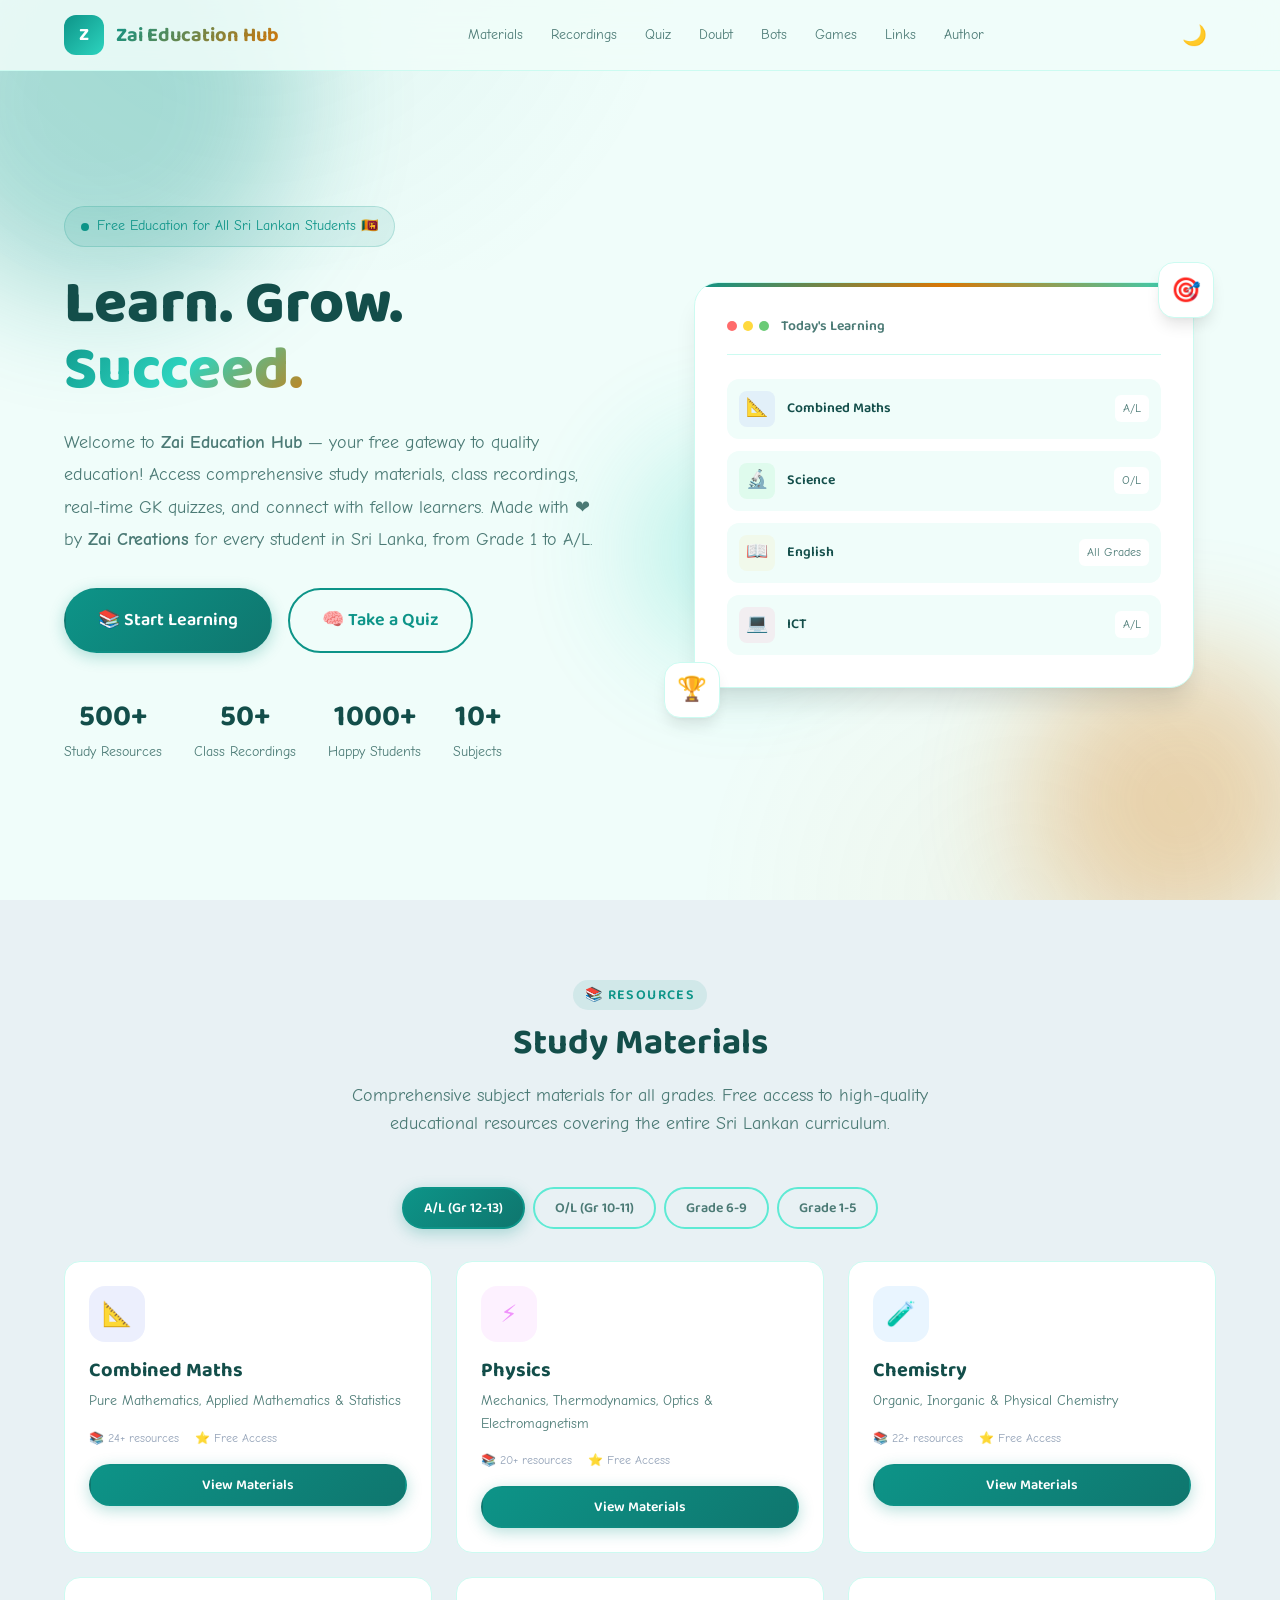
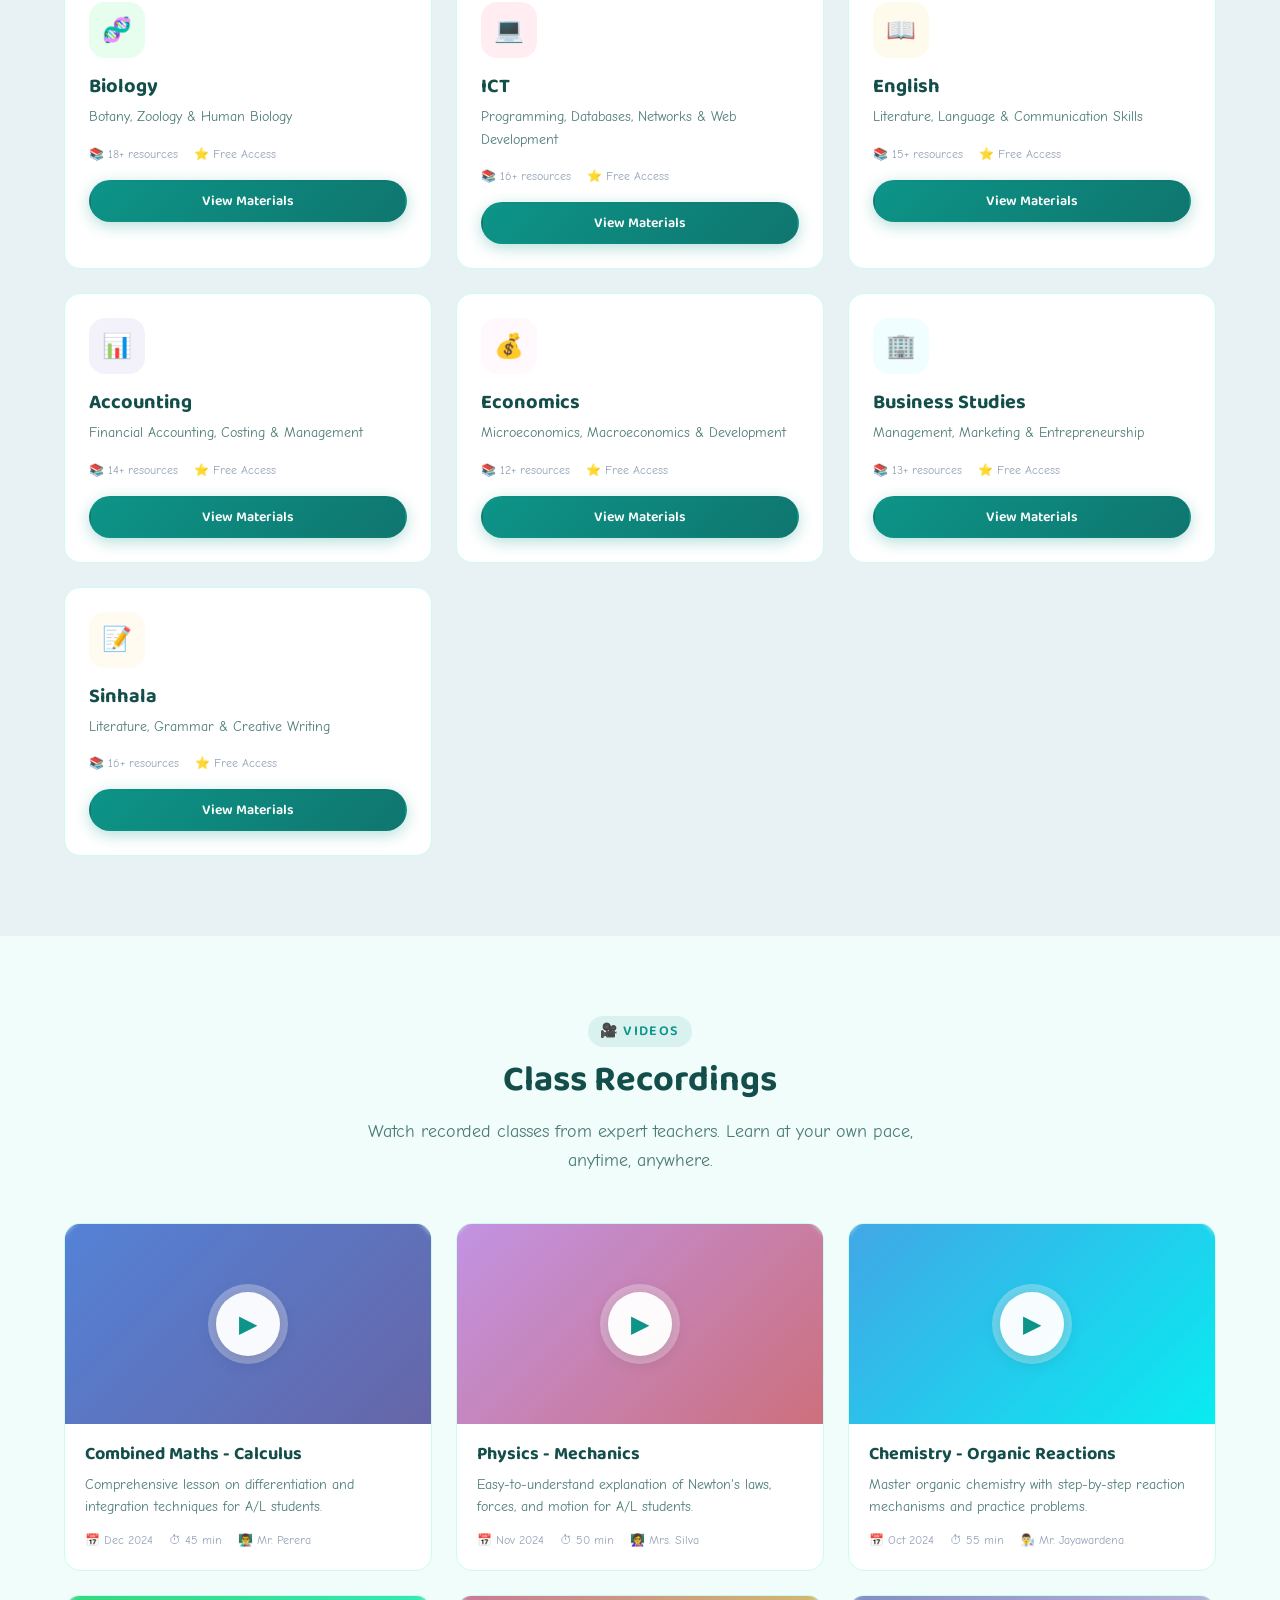
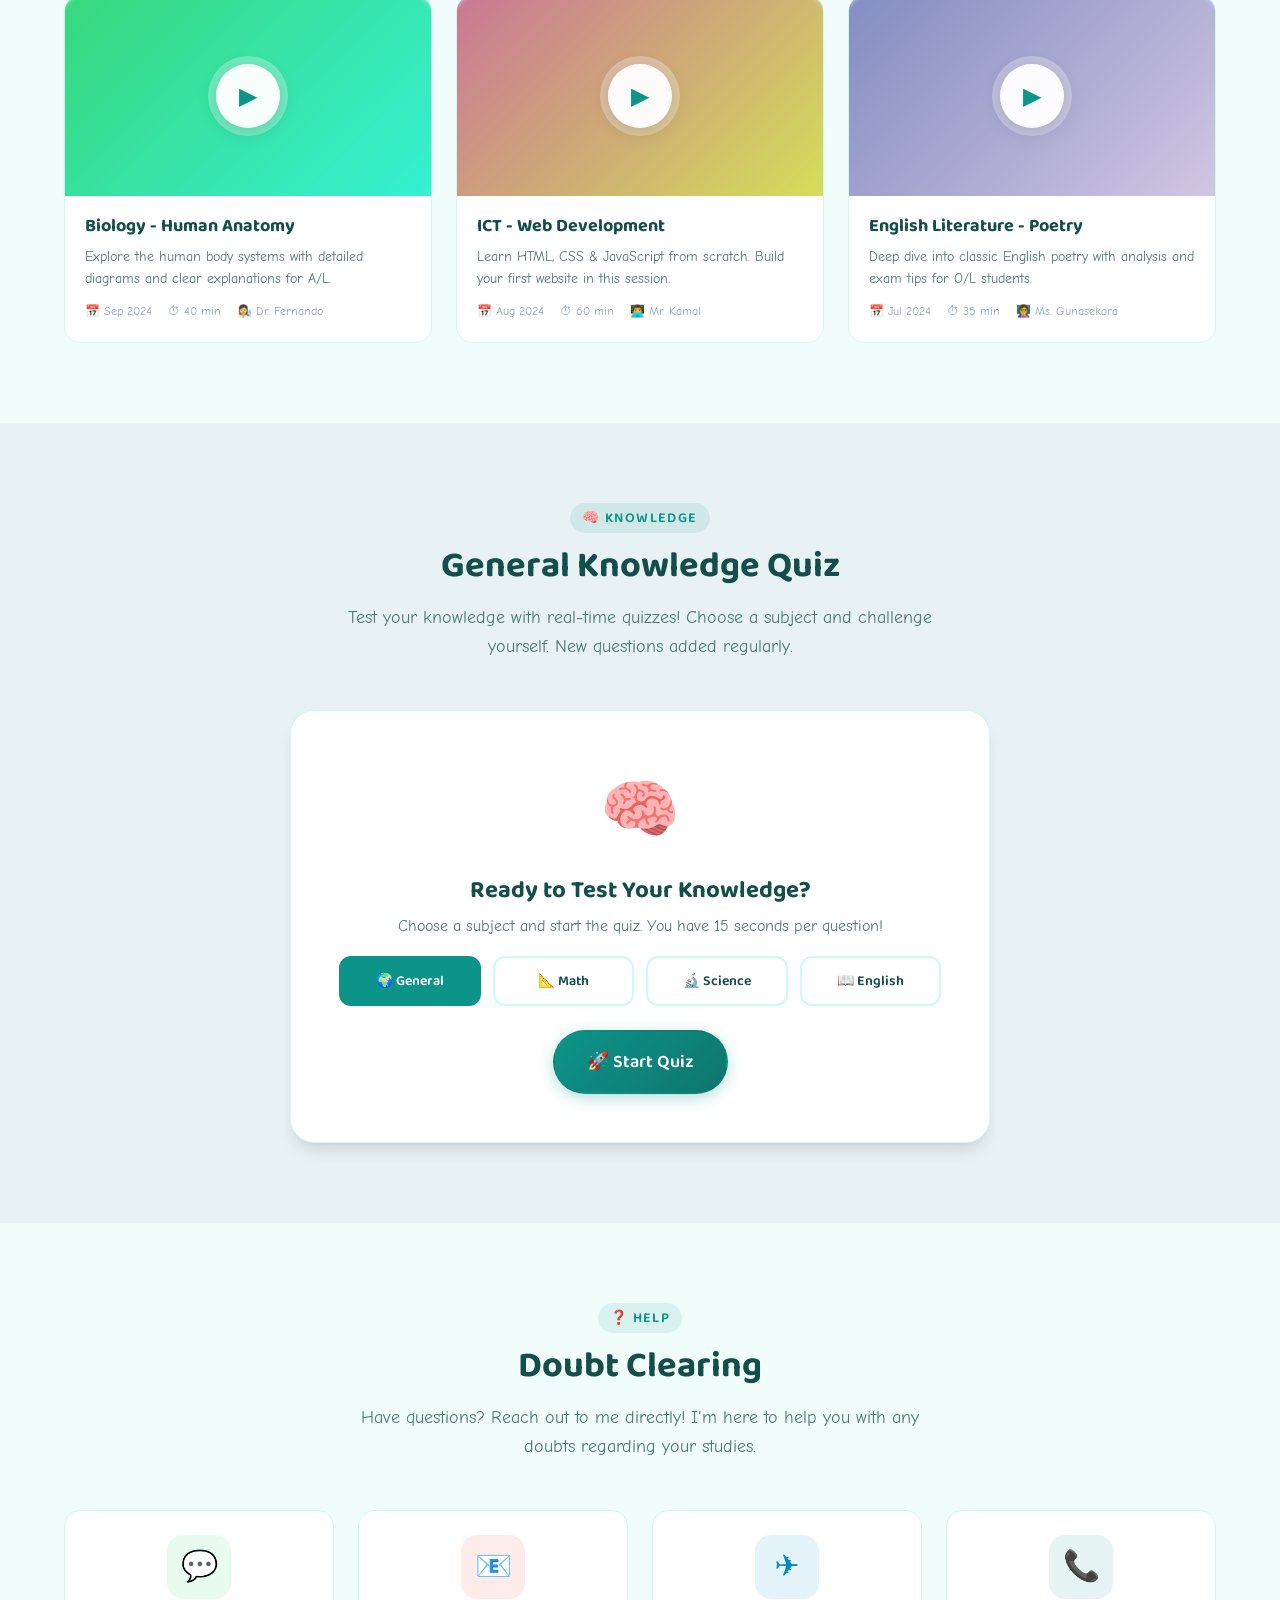
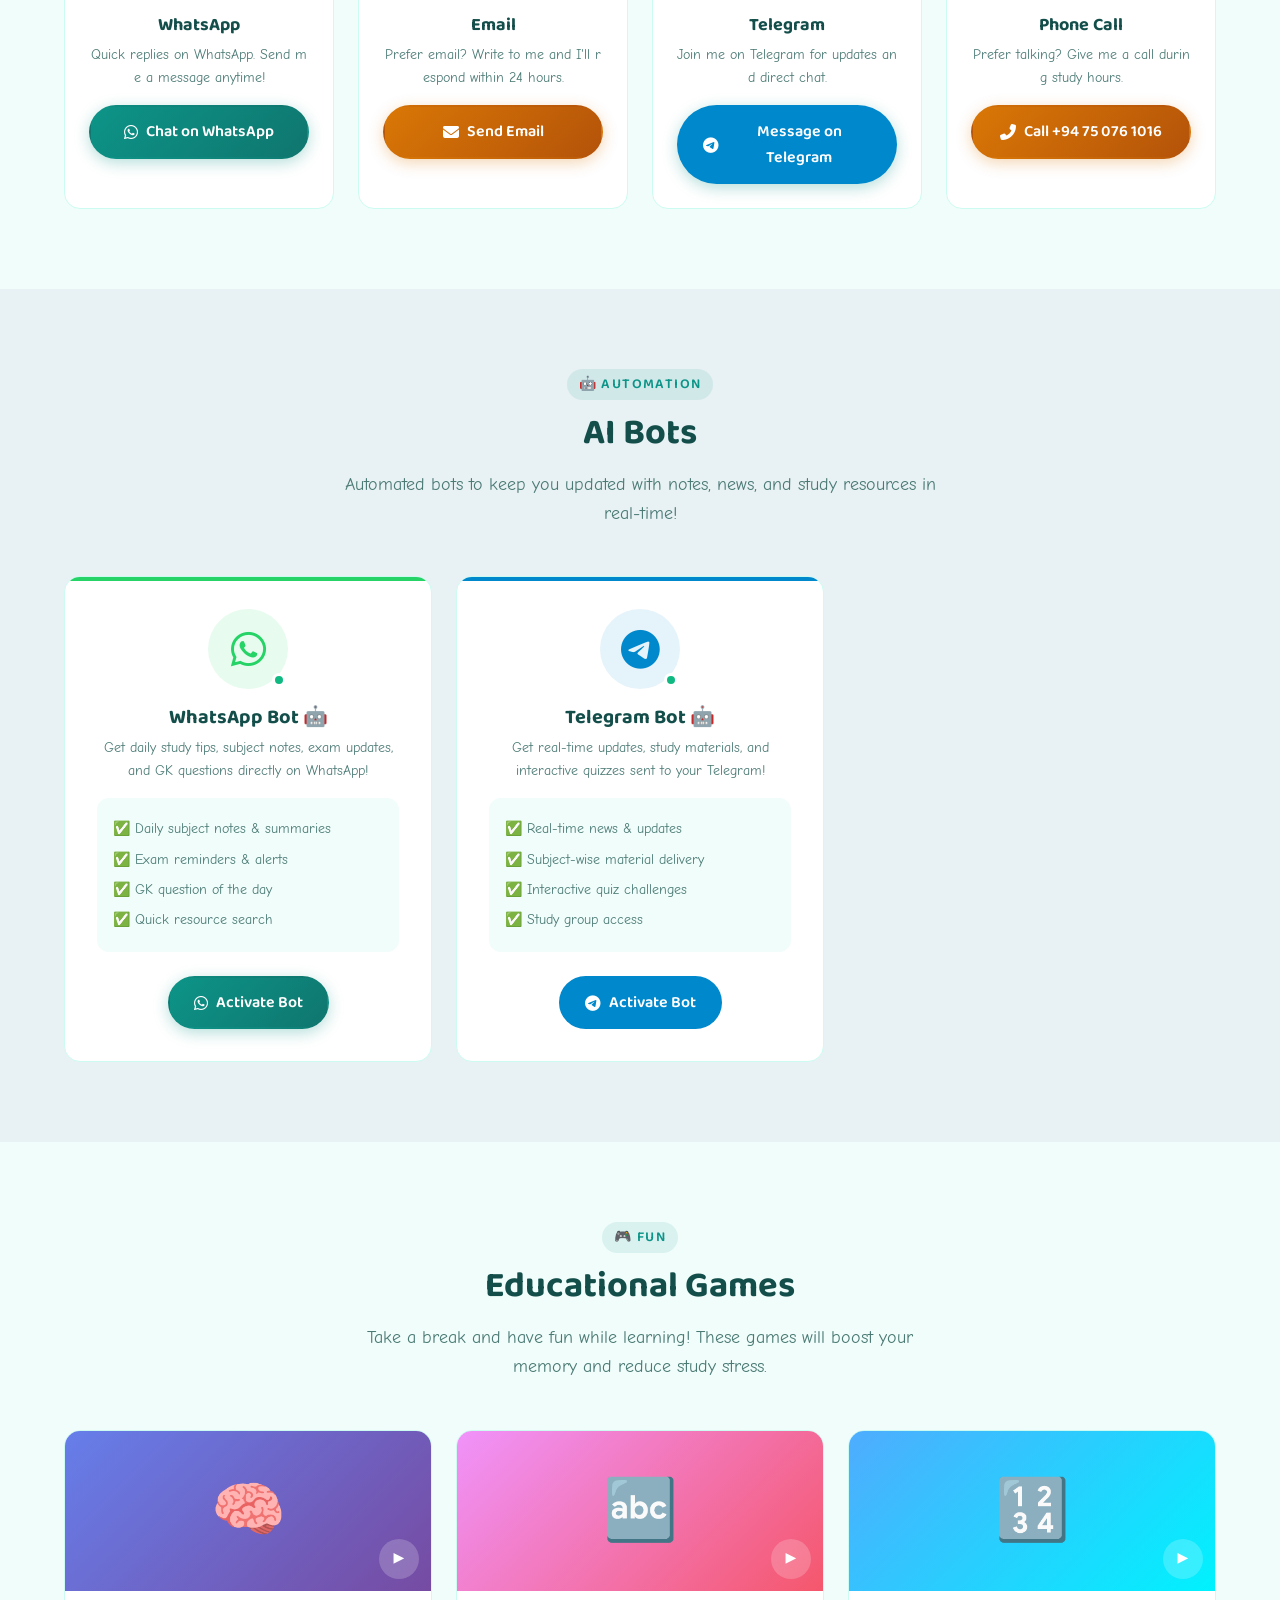
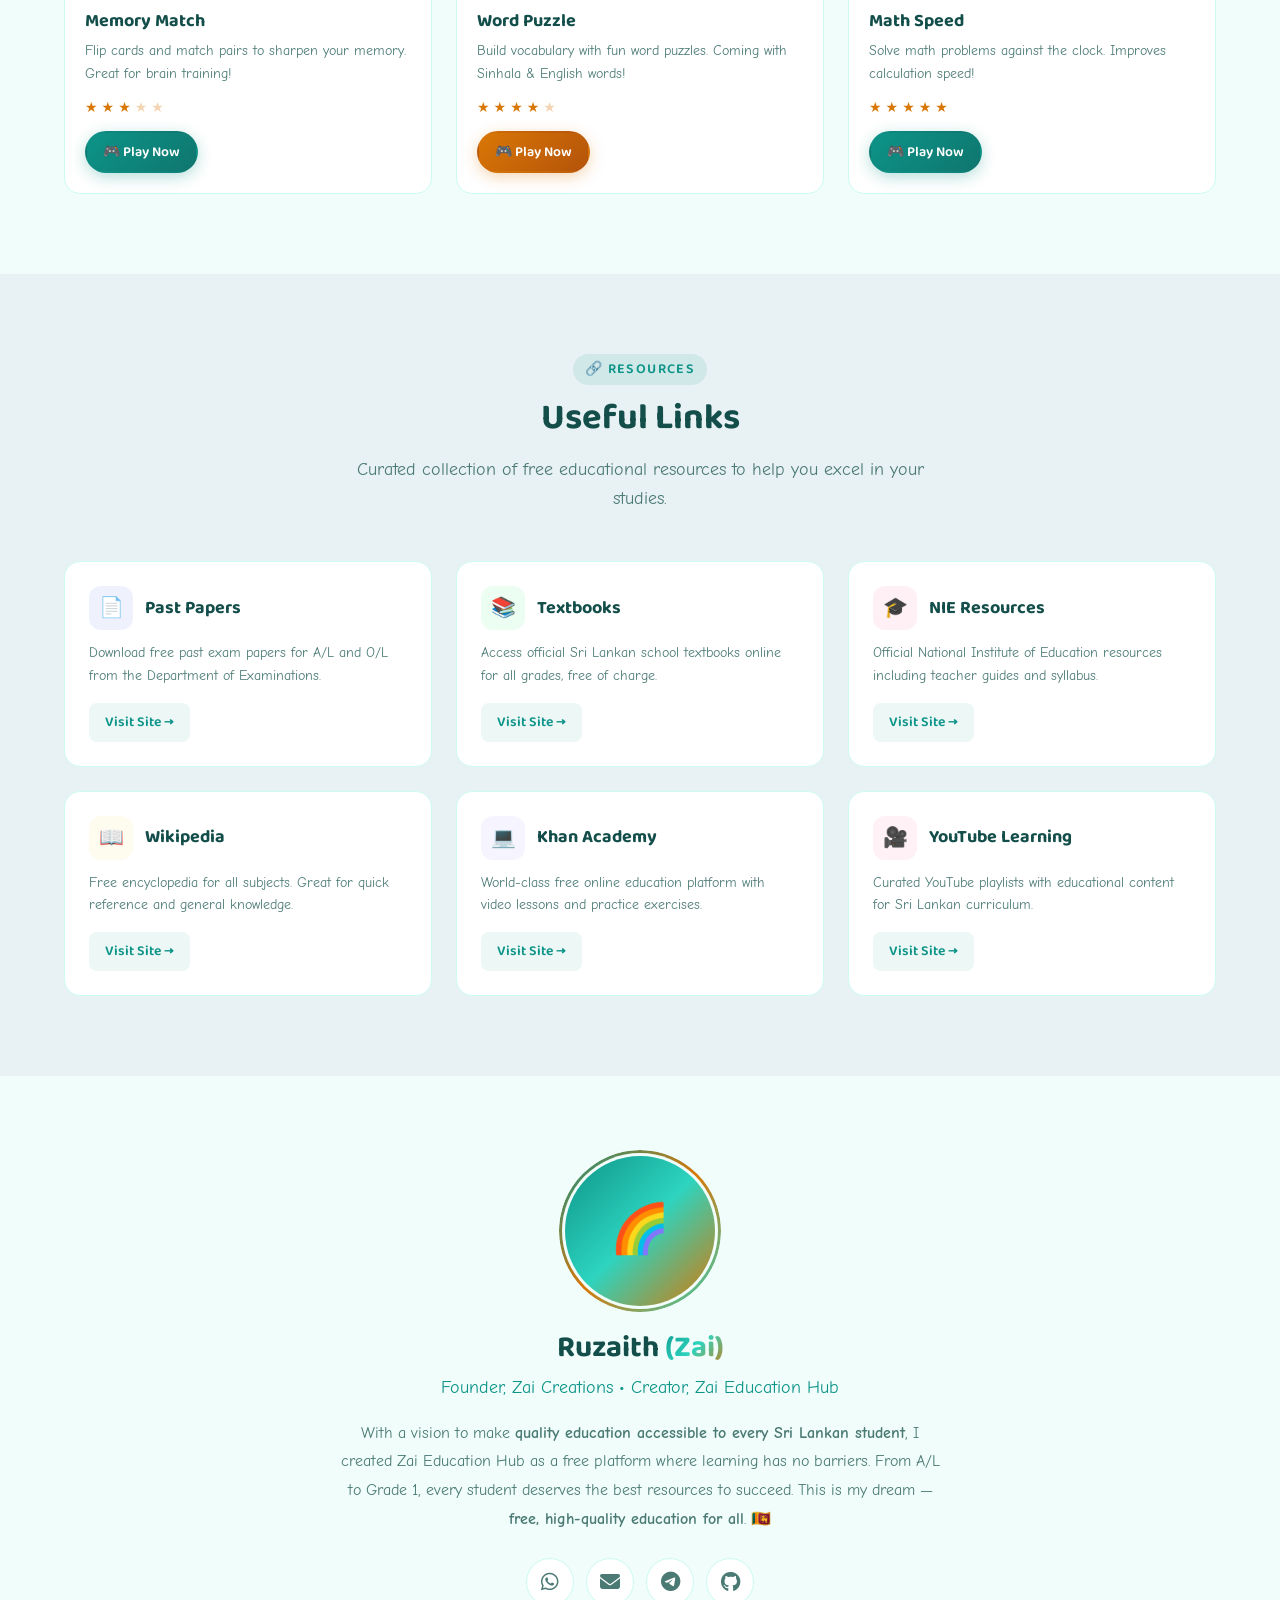
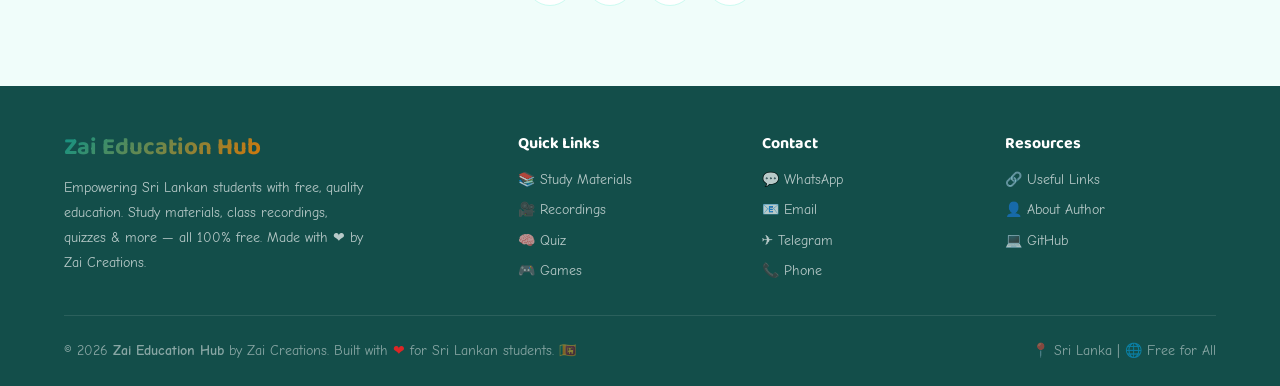
==== index.html @ 0691c516 "🎉 Initial launch of Zai Education Hub - Free education for Sri Lanka" ====
<!DOCTYPE html>
<html lang="en" data-theme="light">
<head>
    <meta charset="UTF-8">
    <meta name="viewport" content="width=device-width, initial-scale=1.0">
    <meta name="description" content="Zai Education Hub - Free education platform for Sri Lankan students. Study materials, class recordings, GK quizzes, and more for AL, OL, and Grade 1-9 students.">
    <meta name="keywords" content="education, sri lanka, free education, AL, OL, study materials, class recordings, Zai Education Hub, Zai Creations">
    <meta name="author" content="Zai Creations">
    <meta name="theme-color" content="#0D9488">
    
    <!-- Open Graph -->
    <meta property="og:title" content="Zai Education Hub - Free Education for All">
    <meta property="og:description" content="Free quality education for Sri Lankan students. Study materials, class recordings, quizzes & more.">
    <meta property="og:type" content="website">
    <meta property="og:url" content="https://zaieduhub.github.io/">
    <meta property="og:image" content="https://zaieduhub.github.io/assets/og-image.png">
    
    <title>Zai Education Hub - Free Education for Sri Lanka 🇱🇰</title>
    
    <!-- Google Fonts -->
    <link rel="preconnect" href="https://fonts.googleapis.com">
    <link rel="preconnect" href="https://fonts.gstatic.com" crossorigin>
    <link href="https://fonts.googleapis.com/css2?family=Baloo+2:wght@400;500;600;700;800&family=Comic+Neue:wght@300;400;700&display=swap" rel="stylesheet">
    
    <!-- Font Awesome (for icons) -->
    <link rel="stylesheet" href="https://cdnjs.cloudflare.com/ajax/libs/font-awesome/6.5.1/css/all.min.css">
    
    <!-- Main Stylesheet -->
    <link rel="stylesheet" href="css/style.css">
    
    <!-- Favicon -->
    <link rel="icon" type="image/svg+xml" href="data:image/svg+xml,<svg xmlns='http://www.w3.org/2000/svg' viewBox='0 0 100 100'><text y='.9em' font-size='90'>📚</text></svg>">
    
    <style>
        /* Critical inline styles for instant paint */
        .loading-screen { position: fixed; inset: 0; z-index: 9999; background: #F0FDFA; display: flex; align-items: center; justify-content: center; flex-direction: column; gap: 1.5rem; }
        .loading-logo { width: 80px; height: 80px; display: flex; align-items: center; justify-content: center; background: linear-gradient(135deg, #0D9488, #2DD4BF); border-radius: 1rem; font-family: 'Baloo 2', cursive; font-size: 2rem; color: white; font-weight: 700; animation: avatarFloat 2s ease-in-out infinite; }
        .loading-bar { width: 200px; height: 4px; background: #CCFBF1; border-radius: 9999px; overflow: hidden; }
        .loading-bar-fill { height: 100%; background: linear-gradient(90deg, #0D9488, #D97706); border-radius: 9999px; animation: loadingProgress 1.5s ease-in-out forwards; }
        @keyframes avatarFloat { 0%,100% { transform: translateY(0); } 50% { transform: translateY(-10px); } }
        @keyframes loadingProgress { 0% { width: 0%; } 50% { width: 60%; } 100% { width: 100%; } }
    </style>
</head>
<body>

<!-- ============================================
     LOADING SCREEN
     ============================================ -->
<div class="loading-screen" id="loadingScreen">
    <div class="loading-logo">Z</div>
    <div class="loading-bar">
        <div class="loading-bar-fill"></div>
    </div>
    <p style="font-family: 'Baloo 2', cursive; color: #134E4A; font-size: 0.875rem;">Zai Education Hub loading...</p>
</div>

<!-- ============================================
     NAVIGATION
     ============================================ -->
<nav class="navbar">
    <div class="navbar-inner">
        <a href="#" class="navbar-logo">
            <div class="navbar-logo-icon">Z</div>
            <span>Zai Education Hub</span>
        </a>

        <div class="navbar-links">
            <a href="#materials" class="navbar-link">Materials</a>
            <a href="#recordings" class="navbar-link">Recordings</a>
            <a href="#quiz" class="navbar-link">Quiz</a>
            <a href="#doubt" class="navbar-link">Doubt</a>
            <a href="#bots" class="navbar-link">Bots</a>
            <a href="#games" class="navbar-link">Games</a>
            <a href="#links" class="navbar-link">Links</a>
            <a href="#author" class="navbar-link">Author</a>
        </div>

        <div class="navbar-actions">
            <button class="theme-toggle" id="themeToggle" aria-label="Toggle theme">
                <span class="sun-icon">☀️</span>
                <span class="moon-icon">🌙</span>
            </button>
            <button class="mobile-menu-btn" id="mobileMenuBtn" aria-label="Toggle menu">☰</button>
        </div>
    </div>
</nav>

<!-- Mobile Menu -->
<div class="mobile-menu" id="mobileMenu">
    <div class="mobile-menu-links">
        <a href="#materials" class="mobile-menu-link">📚 Study Materials</a>
        <a href="#recordings" class="mobile-menu-link">🎥 Class Recordings</a>
        <a href="#quiz" class="mobile-menu-link">🧠 GK Quiz</a>
        <a href="#doubt" class="mobile-menu-link">❓ Doubt Clearing</a>
        <a href="#bots" class="mobile-menu-link">🤖 Bots</a>
        <a href="#games" class="mobile-menu-link">🎮 Games</a>
        <a href="#links" class="mobile-menu-link">🔗 Useful Links</a>
        <a href="#author" class="mobile-menu-link">👤 Author</a>
    </div>
</div>

<!-- ============================================
     HERO SECTION
     ============================================ -->
<section class="hero" id="home">
    <div class="hero-bg">
        <div class="hero-bg-gradient"></div>
        <div class="hero-bg-gradient"></div>
        <div class="hero-blob hero-blob-1"></div>
        <div class="hero-blob hero-blob-2"></div>
        <div class="hero-blob hero-blob-3"></div>
    </div>

    <div class="container">
        <div class="hero-content">
            <div class="hero-text">
                <div class="hero-badge">
                    <span class="hero-badge-dot"></span>
                    Free Education for All Sri Lankan Students 🇱🇰
                </div>

                <h1 class="hero-title">
                    Learn. Grow. <br>
                    <span class="highlight">Succeed.</span>
                </h1>

                <p class="hero-description">
                    Welcome to <strong>Zai Education Hub</strong> — your free gateway to quality education! 
                    Access comprehensive study materials, class recordings, real-time GK quizzes, 
                    and connect with fellow learners. Made with ❤️ by <strong>Zai Creations</strong> 
                    for every student in Sri Lanka, from Grade 1 to A/L.
                </p>

                <div class="hero-actions">
                    <a href="#materials" class="btn btn-primary btn-lg">
                        📚 Start Learning
                    </a>
                    <a href="#quiz" class="btn btn-outline btn-lg">
                        🧠 Take a Quiz
                    </a>
                </div>

                <div class="hero-stats">
                    <div class="hero-stat">
                        <div class="hero-stat-number" data-count="500">0+</div>
                        <div class="hero-stat-label">Study Resources</div>
                    </div>
                    <div class="hero-stat">
                        <div class="hero-stat-number" data-count="50">0+</div>
                        <div class="hero-stat-label">Class Recordings</div>
                    </div>
                    <div class="hero-stat">
                        <div class="hero-stat-number" data-count="1000">0+</div>
                        <div class="hero-stat-label">Happy Students</div>
                    </div>
                    <div class="hero-stat">
                        <div class="hero-stat-number" data-count="10">0+</div>
                        <div class="hero-stat-label">Subjects</div>
                    </div>
                </div>
            </div>

            <div class="hero-visual">
                <div class="hero-visual-container">
                    <div class="hero-visual-card">
                        <div class="hero-visual-header">
                            <div class="hero-visual-dots">
                                <span class="hero-visual-dot"></span>
                                <span class="hero-visual-dot"></span>
                                <span class="hero-visual-dot"></span>
                            </div>
                            <span class="hero-visual-title">Today's Learning</span>
                        </div>

                        <div class="hero-subject-list">
                            <div class="hero-subject-item" style="--item-color: #667eea;">
                                <div class="hero-subject-icon" style="background: rgba(102, 126, 234, 0.1);">📐</div>
                                <span class="hero-subject-name">Combined Maths</span>
                                <span class="hero-subject-count">A/L</span>
                            </div>
                            <div class="hero-subject-item" style="--item-color: #43e97b;">
                                <div class="hero-subject-icon" style="background: rgba(67, 233, 123, 0.1);">🔬</div>
                                <span class="hero-subject-name">Science</span>
                                <span class="hero-subject-count">O/L</span>
                            </div>
                            <div class="hero-subject-item" style="--item-color: #f6d365;">
                                <div class="hero-subject-icon" style="background: rgba(246, 211, 101, 0.1);">📖</div>
                                <span class="hero-subject-name">English</span>
                                <span class="hero-subject-count">All Grades</span>
                            </div>
                            <div class="hero-subject-item" style="--item-color: #fa709a;">
                                <div class="hero-subject-icon" style="background: rgba(250, 112, 154, 0.1);">💻</div>
                                <span class="hero-subject-name">ICT</span>
                                <span class="hero-subject-count">A/L</span>
                            </div>
                        </div>
                    </div>

                    <!-- Floating elements -->
                    <div class="hero-float hero-float-1">
                        <div class="hero-float-icon">🎯</div>
                    </div>
                    <div class="hero-float hero-float-2">
                        <div class="hero-float-icon">🏆</div>
                    </div>
                </div>
            </div>
        </div>
    </div>
</section>

<!-- ============================================
     STUDY MATERIALS SECTION
     ============================================ -->
<section class="section study-materials" id="materials">
    <div class="container">
        <div class="section-header animate-on-scroll">
            <span class="section-label">📚 Resources</span>
            <h2 class="section-title">Study Materials</h2>
            <p class="section-subtitle">
                Comprehensive subject materials for all grades. Free access to high-quality educational resources covering the entire Sri Lankan curriculum.
            </p>
        </div>

        <!-- Grade Tabs -->
        <div class="grade-tabs animate-on-scroll">
            <button class="grade-tab active" data-grade="al">A/L (Gr 12-13)</button>
            <button class="grade-tab" data-grade="ol">O/L (Gr 10-11)</button>
            <button class="grade-tab" data-grade="grade6-9">Grade 6-9</button>
            <button class="grade-tab" data-grade="grade1-5">Grade 1-5</button>
        </div>

        <!-- Subject Grid -->
        <div class="subject-grid" id="subjectGrid"></div>
    </div>
</section>

<!-- ============================================
     CLASS RECORDINGS SECTION
     ============================================ -->
<section class="section" id="recordings">
    <div class="container">
        <div class="section-header animate-on-scroll">
            <span class="section-label">🎥 Videos</span>
            <h2 class="section-title">Class Recordings</h2>
            <p class="section-subtitle">
                Watch recorded classes from expert teachers. Learn at your own pace, anytime, anywhere.
            </p>
        </div>

        <div class="recordings-grid">
            <div class="recording-card stagger-item">
                <div class="recording-thumbnail" style="background: linear-gradient(135deg, #667eea, #764ba2);">
                    <div class="recording-play-btn-pulse"></div>
                    <button class="recording-play-btn" onclick="showToast('🎥 Recording player coming soon!', 'info')">
                        ▶
                    </button>
                </div>
                <div class="recording-info">
                    <h3>Combined Maths - Calculus</h3>
                    <p>Comprehensive lesson on differentiation and integration techniques for A/L students.</p>
                    <div class="recording-meta">
                        <span>📅 Dec 2024</span>
                        <span>⏱ 45 min</span>
                        <span>👨‍🏫 Mr. Perera</span>
                    </div>
                </div>
            </div>

            <div class="recording-card stagger-item">
                <div class="recording-thumbnail" style="background: linear-gradient(135deg, #f093fb, #f5576c);">
                    <div class="recording-play-btn-pulse"></div>
                    <button class="recording-play-btn" onclick="showToast('🎥 Recording player coming soon!', 'info')">
                        ▶
                    </button>
                </div>
                <div class="recording-info">
                    <h3>Physics - Mechanics</h3>
                    <p>Easy-to-understand explanation of Newton's laws, forces, and motion for A/L students.</p>
                    <div class="recording-meta">
                        <span>📅 Nov 2024</span>
                        <span>⏱ 50 min</span>
                        <span>👩‍🏫 Mrs. Silva</span>
                    </div>
                </div>
            </div>

            <div class="recording-card stagger-item">
                <div class="recording-thumbnail" style="background: linear-gradient(135deg, #4facfe, #00f2fe);">
                    <div class="recording-play-btn-pulse"></div>
                    <button class="recording-play-btn" onclick="showToast('🎥 Recording player coming soon!', 'info')">
                        ▶
                    </button>
                </div>
                <div class="recording-info">
                    <h3>Chemistry - Organic Reactions</h3>
                    <p>Master organic chemistry with step-by-step reaction mechanisms and practice problems.</p>
                    <div class="recording-meta">
                        <span>📅 Oct 2024</span>
                        <span>⏱ 55 min</span>
                        <span>👨‍🔬 Mr. Jayawardena</span>
                    </div>
                </div>
            </div>

            <div class="recording-card stagger-item">
                <div class="recording-thumbnail" style="background: linear-gradient(135deg, #43e97b, #38f9d7);">
                    <div class="recording-play-btn-pulse"></div>
                    <button class="recording-play-btn" onclick="showToast('🎥 Recording player coming soon!', 'info')">
                        ▶
                    </button>
                </div>
                <div class="recording-info">
                    <h3>Biology - Human Anatomy</h3>
                    <p>Explore the human body systems with detailed diagrams and clear explanations for A/L.</p>
                    <div class="recording-meta">
                        <span>📅 Sep 2024</span>
                        <span>⏱ 40 min</span>
                        <span>👩‍🔬 Dr. Fernando</span>
                    </div>
                </div>
            </div>

            <div class="recording-card stagger-item">
                <div class="recording-thumbnail" style="background: linear-gradient(135deg, #fa709a, #fee140);">
                    <div class="recording-play-btn-pulse"></div>
                    <button class="recording-play-btn" onclick="showToast('🎥 Recording player coming soon!', 'info')">
                        ▶
                    </button>
                </div>
                <div class="recording-info">
                    <h3>ICT - Web Development</h3>
                    <p>Learn HTML, CSS & JavaScript from scratch. Build your first website in this session.</p>
                    <div class="recording-meta">
                        <span>📅 Aug 2024</span>
                        <span>⏱ 60 min</span>
                        <span>👨‍💻 Mr. Kamal</span>
                    </div>
                </div>
            </div>

            <div class="recording-card stagger-item">
                <div class="recording-thumbnail" style="background: linear-gradient(135deg, #a18cd1, #fbc2eb);">
                    <div class="recording-play-btn-pulse"></div>
                    <button class="recording-play-btn" onclick="showToast('🎥 Recording player coming soon!', 'info')">
                        ▶
                    </button>
                </div>
                <div class="recording-info">
                    <h3>English Literature - Poetry</h3>
                    <p>Deep dive into classic English poetry with analysis and exam tips for O/L students.</p>
                    <div class="recording-meta">
                        <span>📅 Jul 2024</span>
                        <span>⏱ 35 min</span>
                        <span>👩‍🏫 Ms. Gunasekara</span>
                    </div>
                </div>
            </div>
        </div>
    </div>
</section>

<!-- ============================================
     GK QUIZ SECTION
     ============================================ -->
<section class="section gk-quiz" id="quiz">
    <div class="container">
        <div class="section-header animate-on-scroll">
            <span class="section-label">🧠 Knowledge</span>
            <h2 class="section-title">General Knowledge Quiz</h2>
            <p class="section-subtitle">
                Test your knowledge with real-time quizzes! Choose a subject and challenge yourself. New questions added regularly.
            </p>
        </div>

        <div class="quiz-container animate-on-scroll-scale">
            <!-- Start Screen -->
            <div id="quizStart">
                <div style="text-align: center; padding: var(--space-4);">
                    <div style="font-size: 4rem; margin-bottom: 1rem;">🧠</div>
                    <h3 style="font-family: var(--font-heading); font-size: var(--text-2xl); margin-bottom: 0.5rem; color: var(--color-foreground);">
                        Ready to Test Your Knowledge?
                    </h3>
                    <p style="color: var(--color-foreground-secondary); margin-bottom: 1rem;">
                        Choose a subject and start the quiz. You have 15 seconds per question!
                    </p>
                    
                    <div class="quiz-subject-select">
                        <button class="quiz-subject-btn active" data-subject="general">🌍 General</button>
                        <button class="quiz-subject-btn" data-subject="math">📐 Math</button>
                        <button class="quiz-subject-btn" data-subject="science">🔬 Science</button>
                        <button class="quiz-subject-btn" data-subject="english">📖 English</button>
                    </div>

                    <button class="btn btn-primary btn-lg" id="quizStartBtn">
                        🚀 Start Quiz
                    </button>
                </div>
            </div>

            <!-- Quiz Content -->
            <div id="quizContent" style="display: none;">
                <div class="quiz-header">
                    <div class="quiz-timer" id="quizTimer">⏱ 15s</div>
                    <div class="quiz-progress" id="quizProgress">Question 1 of 10</div>
                    <div class="quiz-score" id="quizScore">Score: 0/10</div>
                </div>

                <div class="quiz-question" id="quizQuestion">
                    Loading question...
                </div>

                <div class="quiz-options" id="quizOptions"></div>

                <div class="quiz-footer">
                    <button class="btn btn-accent" id="quizNextBtn" style="display: none;">
                        Next Question →
                    </button>
                </div>
            </div>

            <!-- Result -->
            <div id="quizResult" style="display: none;"></div>
        </div>
    </div>
</section>

<!-- ============================================
     DOUBT CLEARING SECTION
     ============================================ -->
<section class="section" id="doubt">
    <div class="container">
        <div class="section-header animate-on-scroll">
            <span class="section-label">❓ Help</span>
            <h2 class="section-title">Doubt Clearing</h2>
            <p class="section-subtitle">
                Have questions? Reach out to me directly! I'm here to help you with any doubts regarding your studies.
            </p>
        </div>

        <div class="doubt-grid">
            <div class="contact-card stagger-item">
                <div class="contact-card-icon">💬</div>
                <h3>WhatsApp</h3>
                <p>Quick replies on WhatsApp. Send me a message anytime!</p>
                <a href="https://wa.me/94750761016" target="_blank" class="btn btn-primary">
                    <i class="fab fa-whatsapp"></i> Chat on WhatsApp
                </a>
            </div>

            <div class="contact-card stagger-item">
                <div class="contact-card-icon">📧</div>
                <h3>Email</h3>
                <p>Prefer email? Write to me and I'll respond within 24 hours.</p>
                <a href="mailto:ruzaith2007@gmail.com" class="btn btn-accent">
                    <i class="fas fa-envelope"></i> Send Email
                </a>
            </div>

            <div class="contact-card stagger-item">
                <div class="contact-card-icon">✈️</div>
                <h3>Telegram</h3>
                <p>Join me on Telegram for updates and direct chat.</p>
                <a href="https://t.me/Zai2007_r" target="_blank" class="btn btn-primary" style="background: #0088CC;">
                    <i class="fab fa-telegram"></i> Message on Telegram
                </a>
            </div>

            <div class="contact-card stagger-item">
                <div class="contact-card-icon">📞</div>
                <h3>Phone Call</h3>
                <p>Prefer talking? Give me a call during study hours.</p>
                <a href="tel:+94750761016" class="btn btn-accent">
                    <i class="fas fa-phone-alt"></i> Call +94 75 076 1016
                </a>
            </div>
        </div>
    </div>
</section>

<!-- ============================================
     BOT SECTION
     ============================================ -->
<section class="section bot-section" id="bots">
    <div class="container">
        <div class="section-header animate-on-scroll">
            <span class="section-label">🤖 Automation</span>
            <h2 class="section-title">AI Bots</h2>
            <p class="section-subtitle">
                Automated bots to keep you updated with notes, news, and study resources in real-time!
            </p>
        </div>

        <div class="bots-grid">
            <div class="bot-card stagger-item">
                <div class="bot-avatar">
                    <span class="bot-status pulse"></span>
                    <i class="fab fa-whatsapp" style="font-size: 2.5rem; color: #25D366;"></i>
                </div>
                <h3>WhatsApp Bot 🤖</h3>
                <p>Get daily study tips, subject notes, exam updates, and GK questions directly on WhatsApp!</p>
                <div class="bot-features">
                    <div class="bot-feature">✅ Daily subject notes & summaries</div>
                    <div class="bot-feature">✅ Exam reminders & alerts</div>
                    <div class="bot-feature">✅ GK question of the day</div>
                    <div class="bot-feature">✅ Quick resource search</div>
                </div>
                <a href="https://wa.me/94750761016?text=Hi!%20I%20want%20to%20learn%20about%20the%20WhatsApp%20Bot%20%F0%9F%A4%96" target="_blank" class="btn btn-primary">
                    <i class="fab fa-whatsapp"></i> Activate Bot
                </a>
            </div>

            <div class="bot-card stagger-item">
                <div class="bot-avatar">
                    <span class="bot-status pulse"></span>
                    <i class="fab fa-telegram" style="font-size: 2.5rem; color: #0088CC;"></i>
                </div>
                <h3>Telegram Bot 🤖</h3>
                <p>Get real-time updates, study materials, and interactive quizzes sent to your Telegram!</p>
                <div class="bot-features">
                    <div class="bot-feature">✅ Real-time news & updates</div>
                    <div class="bot-feature">✅ Subject-wise material delivery</div>
                    <div class="bot-feature">✅ Interactive quiz challenges</div>
                    <div class="bot-feature">✅ Study group access</div>
                </div>
                <a href="https://t.me/Zai2007_r" target="_blank" class="btn" style="background: #0088CC; color: white;">
                    <i class="fab fa-telegram"></i> Activate Bot
                </a>
            </div>
        </div>
    </div>
</section>

<!-- ============================================
     GAMES SECTION
     ============================================ -->
<section class="section" id="games">
    <div class="container">
        <div class="section-header animate-on-scroll">
            <span class="section-label">🎮 Fun</span>
            <h2 class="section-title">Educational Games</h2>
            <p class="section-subtitle">
                Take a break and have fun while learning! These games will boost your memory and reduce study stress.
            </p>
        </div>

        <div class="games-grid">
            <div class="game-card stagger-item">
                <div class="game-card-banner">🧠</div>
                <div class="game-card-body">
                    <h3>Memory Match</h3>
                    <p>Flip cards and match pairs to sharpen your memory. Great for brain training!</p>
                    <div class="game-difficulty">
                        <span class="star">★</span>
                        <span class="star">★</span>
                        <span class="star">★</span>
                        <span class="star" style="opacity: 0.3;">★</span>
                        <span class="star" style="opacity: 0.3;">★</span>
                    </div>
                    <button class="btn btn-primary btn-sm" style="margin-top: 0.75rem;">
                        🎮 Play Now
                    </button>
                </div>
            </div>

            <div class="game-card stagger-item">
                <div class="game-card-banner">🔤</div>
                <div class="game-card-body">
                    <h3>Word Puzzle</h3>
                    <p>Build vocabulary with fun word puzzles. Coming with Sinhala & English words!</p>
                    <div class="game-difficulty">
                        <span class="star">★</span>
                        <span class="star">★</span>
                        <span class="star">★</span>
                        <span class="star">★</span>
                        <span class="star" style="opacity: 0.3;">★</span>
                    </div>
                    <button class="btn btn-accent btn-sm" style="margin-top: 0.75rem;" onclick="showToast('🔤 Word Puzzle coming soon!', 'info')">
                        🎮 Play Now
                    </button>
                </div>
            </div>

            <div class="game-card stagger-item">
                <div class="game-card-banner">🔢</div>
                <div class="game-card-body">
                    <h3>Math Speed</h3>
                    <p>Solve math problems against the clock. Improves calculation speed!</p>
                    <div class="game-difficulty">
                        <span class="star">★</span>
                        <span class="star">★</span>
                        <span class="star">★</span>
                        <span class="star">★</span>
                        <span class="star">★</span>
                    </div>
                    <button class="btn btn-primary btn-sm" style="margin-top: 0.75rem;" onclick="showToast('🔢 Math Speed coming soon!', 'info')">
                        🎮 Play Now
                    </button>
                </div>
            </div>
        </div>

        <!-- Memory Game Area (hidden initially) -->
        <div class="memory-game" id="memoryGame">
            <div class="memory-game-header">
                <button class="btn btn-ghost" id="gameBackBtn">
                    ← Back to Games
                </button>
                <span id="gameMoves" style="font-family: var(--font-heading); color: var(--color-foreground-secondary);">Moves: 0</span>
                <span id="gameTimer" style="font-family: var(--font-heading); color: var(--color-accent);">⏱ 0s</span>
            </div>
            <div class="memory-grid" id="memoryGrid"></div>
            <div id="gameResult"></div>
        </div>
    </div>
</section>

<!-- ============================================
     USEFUL LINKS SECTION
     ============================================ -->
<section class="section useful-links" id="links">
    <div class="container">
        <div class="section-header animate-on-scroll">
            <span class="section-label">🔗 Resources</span>
            <h2 class="section-title">Useful Links</h2>
            <p class="section-subtitle">
                Curated collection of free educational resources to help you excel in your studies.
            </p>
        </div>

        <div class="links-grid">
            <div class="link-card stagger-item">
                <div class="link-card-header">
                    <div class="link-card-icon" style="background: rgba(102, 126, 234, 0.1); color: #667eea;">📄</div>
                    <h3>Past Papers</h3>
                </div>
                <p>Download free past exam papers for A/L and O/L from the Department of Examinations.</p>
                <a href="https://www.doenets.lk/" target="_blank" class="link-btn">
                    Visit Site →
                </a>
            </div>

            <div class="link-card stagger-item">
                <div class="link-card-header">
                    <div class="link-card-icon" style="background: rgba(67, 233, 123, 0.1); color: #43e97b;">📚</div>
                    <h3>Textbooks</h3>
                </div>
                <p>Access official Sri Lankan school textbooks online for all grades, free of charge.</p>
                <a href="https://www.epodering.lk/" target="_blank" class="link-btn">
                    Visit Site →
                </a>
            </div>

            <div class="link-card stagger-item">
                <div class="link-card-header">
                    <div class="link-card-icon" style="background: rgba(250, 112, 154, 0.1); color: #fa709a;">🎓</div>
                    <h3>NIE Resources</h3>
                </div>
                <p>Official National Institute of Education resources including teacher guides and syllabus.</p>
                <a href="https://www.nie.lk/" target="_blank" class="link-btn">
                    Visit Site →
                </a>
            </div>

            <div class="link-card stagger-item">
                <div class="link-card-header">
                    <div class="link-card-icon" style="background: rgba(246, 211, 101, 0.1); color: #f6d365;">📖</div>
                    <h3>Wikipedia</h3>
                </div>
                <p>Free encyclopedia for all subjects. Great for quick reference and general knowledge.</p>
                <a href="https://en.wikipedia.org/" target="_blank" class="link-btn">
                    Visit Site →
                </a>
            </div>

            <div class="link-card stagger-item">
                <div class="link-card-header">
                    <div class="link-card-icon" style="background: rgba(162, 155, 254, 0.1); color: #a29bfe;">💻</div>
                    <h3>Khan Academy</h3>
                </div>
                <p>World-class free online education platform with video lessons and practice exercises.</p>
                <a href="https://www.khanacademy.org/" target="_blank" class="link-btn">
                    Visit Site →
                </a>
            </div>

            <div class="link-card stagger-item">
                <div class="link-card-header">
                    <div class="link-card-icon" style="background: rgba(253, 121, 168, 0.1); color: #fd79a8;">🎥</div>
                    <h3>YouTube Learning</h3>
                </div>
                <p>Curated YouTube playlists with educational content for Sri Lankan curriculum.</p>
                <a href="https://www.youtube.com/" target="_blank" class="link-btn">
                    Visit Site →
                </a>
            </div>
        </div>
    </div>
</section>

<!-- ============================================
     AUTHOR SECTION
     ============================================ -->
<section class="section" id="author">
    <div class="container">
        <div class="author-container animate-on-scroll-scale">
            <div class="author-avatar-frame">
                <div class="author-avatar-ring"></div>
                <div class="author-avatar">🌈</div>
            </div>

            <h2 class="author-name">Ruzaith <span class="gradient-text">(Zai)</span></h2>
            <p class="author-role">Founder, Zai Creations • Creator, Zai Education Hub</p>
            
            <p class="author-bio">
                With a vision to make <strong>quality education accessible to every Sri Lankan student</strong>, 
                I created Zai Education Hub as a free platform where learning has no barriers. 
                From A/L to Grade 1, every student deserves the best resources to succeed. 
                This is my dream — <strong>free, high-quality education for all</strong>. 🇱🇰
            </p>

            <div class="author-socials">
                <a href="https://wa.me/94750761016" target="_blank" class="author-social-link" title="WhatsApp">
                    <i class="fab fa-whatsapp"></i>
                </a>
                <a href="mailto:ruzaith2007@gmail.com" class="author-social-link" title="Email">
                    <i class="fas fa-envelope"></i>
                </a>
                <a href="https://t.me/Zai2007_r" target="_blank" class="author-social-link" title="Telegram">
                    <i class="fab fa-telegram"></i>
                </a>
                <a href="https://github.com/zaieduhub" target="_blank" class="author-social-link" title="GitHub">
                    <i class="fab fa-github"></i>
                </a>
            </div>
        </div>
    </div>
</section>

<!-- ============================================
     FOOTER
     ============================================ -->
<footer class="footer">
    <div class="container">
        <div class="footer-grid">
            <div class="footer-brand">
                <h3><span>Zai Education Hub</span></h3>
                <p>
                    Empowering Sri Lankan students with free, quality education. 
                    Study materials, class recordings, quizzes & more — all 100% free.
                    Made with ❤️ by Zai Creations.
                </p>
            </div>

            <div>
                <h4>Quick Links</h4>
                <div class="footer-links">
                    <a href="#materials" class="footer-link">📚 Study Materials</a>
                    <a href="#recordings" class="footer-link">🎥 Recordings</a>
                    <a href="#quiz" class="footer-link">🧠 Quiz</a>
                    <a href="#games" class="footer-link">🎮 Games</a>
                </div>
            </div>

            <div>
                <h4>Contact</h4>
                <div class="footer-links">
                    <a href="https://wa.me/94750761016" class="footer-link">💬 WhatsApp</a>
                    <a href="mailto:ruzaith2007@gmail.com" class="footer-link">📧 Email</a>
                    <a href="https://t.me/Zai2007_r" class="footer-link">✈️ Telegram</a>
                    <a href="tel:+94750761016" class="footer-link">📞 Phone</a>
                </div>
            </div>

            <div>
                <h4>Resources</h4>
                <div class="footer-links">
                    <a href="#links" class="footer-link">🔗 Useful Links</a>
                    <a href="#author" class="footer-link">👤 About Author</a>
                    <a href="https://github.com/zaieduhub" class="footer-link">💻 GitHub</a>
                </div>
            </div>
        </div>

        <div class="footer-bottom">
            <p>
                © 2026 <strong>Zai Education Hub</strong> by Zai Creations. 
                Built with <span class="heart">❤</span> for Sri Lankan students. 🇱🇰
            </p>
            <p>
                📍 Sri Lanka | 🌐 Free for All
            </p>
        </div>
    </div>
</footer>

<!-- ============================================
     TOAST CONTAINER
     ============================================ -->
<div class="toast-container" id="toastContainer"></div>

<!-- ============================================
     BACK TO TOP
     ============================================ -->
<button class="back-to-top" id="backToTop" aria-label="Back to top">
    ↑
</button>

<!-- ============================================
     SCRIPTS
     ============================================ -->
<script src="js/main.js"></script>

<!-- GitHub OAuth & Site Info (admin use) -->
<script>
    // GitHub OAuth Client ID for admin integration (reserved for future login feature)
    const GITHUB_CLIENT_ID = 'Ov23li4jreXFlaDiotiu';
    
    // Zai Education Hub GitHub Page
    const ZAIEDUHUB_URL = 'https://zaieduhub.github.io/';
    
    console.log('%c📚 Zai Education Hub', 'font-size: 24px; font-weight: bold; color: #0D9488;');
    console.log('%cMade with ❤️ by Zai Creations', 'font-size: 14px; color: #D97706;');
    console.log('%c🚀 Free Education for All Sri Lankan Students!', 'font-size: 12px; color: #134E4A;');
    console.log('%c🔑 GitHub Client ID: ' + GITHUB_CLIENT_ID, 'font-size: 10px; color: #64748B;');
</script>

</body>
</html>
---- css/style.css ----
/* ============================================
   ZAI EDUCATION HUB - Complete Design System
   Made by Zai Creations with Love ❤️
   ============================================ */

/* ----- CSS Custom Properties (Design Tokens) ----- */
:root {
  /* Primary Colors */
  --color-primary: #0D9488;
  --color-primary-light: #14B8A6;
  --color-primary-dark: #0F766E;
  --color-primary-glow: rgba(13, 148, 136, 0.3);

  /* Secondary Colors */
  --color-secondary: #2DD4BF;
  --color-secondary-light: #5EEAD4;
  --color-secondary-dark: #14B8A6;

  /* Accent Colors */
  --color-accent: #D97706;
  --color-accent-light: #F59E0B;
  --color-accent-dark: #B45309;
  --color-accent-glow: rgba(217, 119, 6, 0.3);

  /* Neutral Colors */
  --color-bg: #F0FDFA;
  --color-bg-alt: #E8F1F4;
  --color-surface: #FFFFFF;
  --color-surface-hover: #F8FAFC;
  --color-foreground: #134E4A;
  --color-foreground-secondary: #4B7A75;
  --color-muted: #94A3B8;
  --color-border: #5EEAD4;
  --color-border-light: #CCFBF1;

  /* Feedback Colors */
  --color-success: #10B981;
  --color-warning: #F59E0B;
  --color-error: #DC2626;
  --color-info: #3B82F6;

  /* Typography */
  --font-heading: 'Baloo 2', 'Comic Neue', cursive, sans-serif;
  --font-body: 'Comic Neue', 'Nunito', system-ui, sans-serif;
  --font-mono: 'JetBrains Mono', monospace;

  /* Font Sizes */
  --text-xs: 0.75rem;
  --text-sm: 0.875rem;
  --text-base: 1rem;
  --text-lg: 1.125rem;
  --text-xl: 1.25rem;
  --text-2xl: 1.5rem;
  --text-3xl: 1.875rem;
  --text-4xl: 2.25rem;
  --text-5xl: 3rem;
  --text-6xl: 3.75rem;
  --text-7xl: 4.5rem;

  /* Spacing */
  --space-1: 0.25rem;
  --space-2: 0.5rem;
  --space-3: 0.75rem;
  --space-4: 1rem;
  --space-5: 1.25rem;
  --space-6: 1.5rem;
  --space-8: 2rem;
  --space-10: 2.5rem;
  --space-12: 3rem;
  --space-16: 4rem;
  --space-20: 5rem;
  --space-24: 6rem;

  /* Border Radius */
  --radius-sm: 0.375rem;
  --radius-md: 0.5rem;
  --radius-lg: 0.75rem;
  --radius-xl: 1rem;
  --radius-2xl: 1.5rem;
  --radius-full: 9999px;

  /* Shadows */
  --shadow-sm: 0 1px 2px rgba(0, 0, 0, 0.05);
  --shadow-md: 0 4px 6px -1px rgba(0, 0, 0, 0.1), 0 2px 4px -2px rgba(0, 0, 0, 0.05);
  --shadow-lg: 0 10px 15px -3px rgba(0, 0, 0, 0.1), 0 4px 6px -4px rgba(0, 0, 0, 0.05);
  --shadow-xl: 0 20px 25px -5px rgba(0, 0, 0, 0.1), 0 8px 10px -6px rgba(0, 0, 0, 0.05);
  --shadow-glow: 0 0 20px var(--color-primary-glow);
  --shadow-glow-accent: 0 0 20px var(--color-accent-glow);

  /* Transitions */
  --transition-fast: 150ms ease;
  --transition-base: 250ms ease;
  --transition-slow: 400ms ease;
  --transition-bounce: 250ms cubic-bezier(0.68, -0.55, 0.265, 1.55);

  /* Z-Index Scale */
  --z-base: 1;
  --z-dropdown: 10;
  --z-sticky: 100;
  --z-navbar: 200;
  --z-modal-backdrop: 300;
  --z-modal: 400;
  --z-toast: 500;
}

/* ----- Dark Mode ----- */
[data-theme="dark"] {
  --color-bg: #0D1117;
  --color-bg-alt: #161B22;
  --color-surface: #1C2333;
  --color-surface-hover: #252D3D;
  --color-foreground: #E2E8F0;
  --color-foreground-secondary: #94A3B8;
  --color-muted: #64748B;
  --color-border: #2DD4BF;
  --color-border-light: #1E3A3A;
  --shadow-sm: 0 1px 2px rgba(0, 0, 0, 0.3);
  --shadow-md: 0 4px 6px -1px rgba(0, 0, 0, 0.4);
  --shadow-lg: 0 10px 15px -3px rgba(0, 0, 0, 0.4);
  --shadow-xl: 0 20px 25px -5px rgba(0, 0, 0, 0.5);
}

/* ----- Reset & Base ----- */
*, *::before, *::after {
  margin: 0;
  padding: 0;
  box-sizing: border-box;
}

html {
  scroll-behavior: smooth;
  scroll-padding-top: 5rem;
}

body {
  font-family: var(--font-body);
  font-size: var(--text-base);
  line-height: 1.6;
  color: var(--color-foreground);
  background-color: var(--color-bg);
  -webkit-font-smoothing: antialiased;
  -moz-osx-font-smoothing: grayscale;
  overflow-x: hidden;
  transition: background-color var(--transition-base), color var(--transition-base);
}

h1, h2, h3, h4, h5, h6 {
  font-family: var(--font-heading);
  line-height: 1.2;
  font-weight: 700;
}

a {
  color: var(--color-primary);
  text-decoration: none;
  transition: color var(--transition-fast);
}

a:hover {
  color: var(--color-primary-light);
}

img {
  max-width: 100%;
  height: auto;
  display: block;
}

ul {
  list-style: none;
}

.container {
  width: 100%;
  max-width: 1200px;
  margin: 0 auto;
  padding: 0 var(--space-6);
}

.section {
  padding: var(--space-20) 0;
  position: relative;
}

.section-header {
  text-align: center;
  margin-bottom: var(--space-12);
}

.section-label {
  display: inline-block;
  font-family: var(--font-heading);
  font-size: var(--text-sm);
  font-weight: 600;
  color: var(--color-primary);
  text-transform: uppercase;
  letter-spacing: 0.1em;
  padding: var(--space-1) var(--space-3);
  background: rgba(13, 148, 136, 0.1);
  border-radius: var(--radius-full);
  margin-bottom: var(--space-3);
}

.section-title {
  font-size: var(--text-4xl);
  color: var(--color-foreground);
  margin-bottom: var(--space-4);
}

.section-subtitle {
  font-size: var(--text-lg);
  color: var(--color-foreground-secondary);
  max-width: 600px;
  margin: 0 auto;
}

/* Gradient text utility */
.gradient-text {
  background: linear-gradient(135deg, var(--color-primary), var(--color-secondary), var(--color-accent));
  -webkit-background-clip: text;
  -webkit-text-fill-color: transparent;
  background-clip: text;
}

/* ----- Buttons ----- */
.btn {
  display: inline-flex;
  align-items: center;
  justify-content: center;
  gap: var(--space-2);
  padding: var(--space-3) var(--space-6);
  font-family: var(--font-heading);
  font-size: var(--text-base);
  font-weight: 600;
  border: 2px solid transparent;
  border-radius: var(--radius-full);
  cursor: pointer;
  transition: all var(--transition-base);
  position: relative;
  overflow: hidden;
  text-decoration: none;
}

.btn::before {
  content: '';
  position: absolute;
  inset: 0;
  background: linear-gradient(135deg, rgba(255,255,255,0.15), transparent);
  transform: translateX(-100%);
  transition: transform var(--transition-base);
}

.btn:hover::before {
  transform: translateX(0);
}

.btn-primary {
  background: linear-gradient(135deg, var(--color-primary), var(--color-primary-dark));
  color: white;
  box-shadow: 0 4px 15px var(--color-primary-glow);
}

.btn-primary:hover {
  transform: translateY(-2px);
  box-shadow: 0 8px 25px var(--color-primary-glow);
  color: white;
}

.btn-accent {
  background: linear-gradient(135deg, var(--color-accent), var(--color-accent-dark));
  color: white;
  box-shadow: 0 4px 15px var(--color-accent-glow);
}

.btn-accent:hover {
  transform: translateY(-2px);
  box-shadow: 0 8px 25px var(--color-accent-glow);
  color: white;
}

.btn-outline {
  background: transparent;
  border-color: var(--color-primary);
  color: var(--color-primary);
}

.btn-outline:hover {
  background: var(--color-primary);
  color: white;
  transform: translateY(-2px);
}

.btn-ghost {
  background: transparent;
  color: var(--color-foreground);
  border-color: transparent;
}

.btn-ghost:hover {
  background: rgba(13, 148, 136, 0.1);
  color: var(--color-primary);
}

.btn-sm {
  padding: var(--space-2) var(--space-4);
  font-size: var(--text-sm);
}

.btn-lg {
  padding: var(--space-4) var(--space-8);
  font-size: var(--text-lg);
}

.btn-icon {
  width: 44px;
  height: 44px;
  padding: 0;
  border-radius: var(--radius-full);
}

/* ----- Cards ----- */
.card {
  background: var(--color-surface);
  border: 1px solid var(--color-border-light);
  border-radius: var(--radius-xl);
  padding: var(--space-6);
  transition: all var(--transition-base);
  position: relative;
  overflow: hidden;
}

.card::before {
  content: '';
  position: absolute;
  top: 0;
  left: 0;
  right: 0;
  height: 4px;
  background: linear-gradient(90deg, var(--color-primary), var(--color-secondary));
  transform: scaleX(0);
  transform-origin: left;
  transition: transform var(--transition-slow);
}

.card:hover {
  transform: translateY(-4px);
  box-shadow: var(--shadow-lg);
}

.card:hover::before {
  transform: scaleX(1);
}

.card-icon {
  width: 48px;
  height: 48px;
  display: flex;
  align-items: center;
  justify-content: center;
  border-radius: var(--radius-lg);
  font-size: var(--text-2xl);
  margin-bottom: var(--space-4);
  background: rgba(13, 148, 136, 0.1);
  color: var(--color-primary);
}

.card-title {
  font-size: var(--text-xl);
  margin-bottom: var(--space-2);
  color: var(--color-foreground);
}

.card-text {
  color: var(--color-foreground-secondary);
  font-size: var(--text-sm);
  line-height: 1.6;
}

/* ----- Navigation ----- */
.navbar {
  position: fixed;
  top: 0;
  left: 0;
  right: 0;
  z-index: var(--z-navbar);
  background: rgba(240, 253, 250, 0.85);
  backdrop-filter: blur(20px);
  -webkit-backdrop-filter: blur(20px);
  border-bottom: 1px solid var(--color-border-light);
  transition: all var(--transition-base);
}

[data-theme="dark"] .navbar {
  background: rgba(13, 17, 23, 0.85);
}

.navbar.scrolled {
  box-shadow: var(--shadow-md);
}

.navbar-inner {
  display: flex;
  align-items: center;
  justify-content: space-between;
  height: 70px;
  max-width: 1200px;
  margin: 0 auto;
  padding: 0 var(--space-6);
}

.navbar-logo {
  display: flex;
  align-items: center;
  gap: var(--space-3);
  font-family: var(--font-heading);
  font-size: var(--text-xl);
  font-weight: 700;
  color: var(--color-foreground);
  text-decoration: none;
}

.navbar-logo-icon {
  width: 40px;
  height: 40px;
  display: flex;
  align-items: center;
  justify-content: center;
  background: linear-gradient(135deg, var(--color-primary), var(--color-secondary));
  border-radius: var(--radius-lg);
  font-size: var(--text-lg);
  color: white;
  font-weight: 700;
}

.navbar-logo span {
  background: linear-gradient(135deg, var(--color-primary), var(--color-accent));
  -webkit-background-clip: text;
  -webkit-text-fill-color: transparent;
  background-clip: text;
}

.navbar-links {
  display: flex;
  align-items: center;
  gap: var(--space-1);
}

.navbar-link {
  padding: var(--space-2) var(--space-3);
  font-size: var(--text-sm);
  font-weight: 500;
  color: var(--color-foreground-secondary);
  border-radius: var(--radius-md);
  transition: all var(--transition-fast);
  text-decoration: none;
  position: relative;
}

.navbar-link::after {
  content: '';
  position: absolute;
  bottom: 2px;
  left: 50%;
  transform: translateX(-50%) scaleX(0);
  width: 60%;
  height: 2px;
  background: var(--color-primary);
  border-radius: var(--radius-full);
  transition: transform var(--transition-fast);
}

.navbar-link:hover,
.navbar-link.active {
  color: var(--color-primary);
  background: rgba(13, 148, 136, 0.08);
}

.navbar-link:hover::after,
.navbar-link.active::after {
  transform: translateX(-50%) scaleX(1);
}

.navbar-actions {
  display: flex;
  align-items: center;
  gap: var(--space-2);
}

.theme-toggle {
  width: 44px;
  height: 44px;
  display: flex;
  align-items: center;
  justify-content: center;
  border: none;
  background: transparent;
  border-radius: var(--radius-full);
  cursor: pointer;
  font-size: var(--text-xl);
  color: var(--color-foreground);
  transition: all var(--transition-fast);
  position: relative;
}

.theme-toggle:hover {
  background: rgba(13, 148, 136, 0.1);
  transform: rotate(15deg);
}

.theme-toggle .sun-icon {
  display: none;
}

.theme-toggle .moon-icon {
  display: block;
}

[data-theme="dark"] .theme-toggle .sun-icon {
  display: block;
}

[data-theme="dark"] .theme-toggle .moon-icon {
  display: none;
}

.mobile-menu-btn {
  display: none;
  width: 44px;
  height: 44px;
  align-items: center;
  justify-content: center;
  border: none;
  background: transparent;
  border-radius: var(--radius-full);
  cursor: pointer;
  color: var(--color-foreground);
  font-size: var(--text-2xl);
}

/* Mobile Menu */
.mobile-menu {
  display: none;
  position: fixed;
  top: 70px;
  left: 0;
  right: 0;
  bottom: 0;
  background: var(--color-bg);
  z-index: var(--z-dropdown);
  padding: var(--space-6);
  transform: translateX(100%);
  transition: transform var(--transition-base);
}

.mobile-menu.open {
  transform: translateX(0);
}

.mobile-menu-links {
  display: flex;
  flex-direction: column;
  gap: var(--space-2);
}

.mobile-menu-link {
  padding: var(--space-4);
  font-family: var(--font-heading);
  font-size: var(--text-lg);
  color: var(--color-foreground);
  border-radius: var(--radius-lg);
  transition: all var(--transition-fast);
}

.mobile-menu-link:hover {
  background: rgba(13, 148, 136, 0.1);
  color: var(--color-primary);
  padding-left: var(--space-6);
}

/* ----- Hero Section ----- */
.hero {
  min-height: 100vh;
  display: flex;
  align-items: center;
  position: relative;
  overflow: hidden;
  padding-top: 70px;
}

.hero-bg {
  position: absolute;
  inset: 0;
  overflow: hidden;
}

.hero-bg-gradient {
  position: absolute;
  top: -50%;
  left: -20%;
  width: 80%;
  height: 80%;
  background: radial-gradient(circle, rgba(13, 148, 136, 0.08), transparent 70%);
  animation: heroFloat 15s ease-in-out infinite;
  will-change: transform;
}

.hero-bg-gradient:nth-child(2) {
  top: auto;
  bottom: -30%;
  right: -10%;
  left: auto;
  width: 60%;
  height: 60%;
  background: radial-gradient(circle, rgba(217, 119, 6, 0.06), transparent 70%);
  animation-delay: -5s;
}

/* Liquid blob animations */
.hero-blob {
  position: absolute;
  border-radius: 50%;
  filter: blur(60px);
  opacity: 0.3;
  animation: blobMove 20s ease-in-out infinite;
  will-change: transform;
}

.hero-blob-1 {
  width: 400px;
  height: 400px;
  background: var(--color-primary);
  top: -100px;
  left: -100px;
  animation-duration: 25s;
}

.hero-blob-2 {
  width: 300px;
  height: 300px;
  background: var(--color-accent);
  bottom: -50px;
  right: -50px;
  animation-duration: 20s;
  animation-delay: -7s;
}

.hero-blob-3 {
  width: 200px;
  height: 200px;
  background: var(--color-secondary);
  top: 50%;
  left: 50%;
  animation-duration: 18s;
  animation-delay: -14s;
}

.hero-content {
  display: grid;
  grid-template-columns: 1fr 1fr;
  gap: var(--space-16);
  align-items: center;
  position: relative;
  z-index: 2;
  padding: var(--space-10) 0;
}

.hero-badge {
  display: inline-flex;
  align-items: center;
  gap: var(--space-2);
  padding: var(--space-2) var(--space-4);
  background: rgba(13, 148, 136, 0.1);
  border: 1px solid rgba(13, 148, 136, 0.2);
  border-radius: var(--radius-full);
  font-size: var(--text-sm);
  font-weight: 500;
  color: var(--color-primary);
  margin-bottom: var(--space-6);
  animation: fadeInUp 0.6s ease forwards;
}

.hero-badge-dot {
  width: 8px;
  height: 8px;
  background: var(--color-primary);
  border-radius: 50%;
  animation: pulse 2s ease-in-out infinite;
}

.hero-title {
  font-size: var(--text-6xl);
  font-weight: 800;
  line-height: 1.1;
  margin-bottom: var(--space-6);
  animation: fadeInUp 0.6s ease 0.1s forwards;
  opacity: 0;
}

.hero-title .highlight {
  background: linear-gradient(135deg, var(--color-primary), var(--color-secondary), var(--color-accent));
  -webkit-background-clip: text;
  -webkit-text-fill-color: transparent;
  background-clip: text;
}

.hero-description {
  font-size: var(--text-lg);
  color: var(--color-foreground-secondary);
  line-height: 1.8;
  margin-bottom: var(--space-8);
  animation: fadeInUp 0.6s ease 0.2s forwards;
  opacity: 0;
}

.hero-actions {
  display: flex;
  flex-wrap: wrap;
  gap: var(--space-4);
  animation: fadeInUp 0.6s ease 0.3s forwards;
  opacity: 0;
}

.hero-stats {
  display: flex;
  gap: var(--space-8);
  margin-top: var(--space-10);
  animation: fadeInUp 0.6s ease 0.4s forwards;
  opacity: 0;
}

.hero-stat {
  text-align: center;
}

.hero-stat-number {
  font-family: var(--font-heading);
  font-size: var(--text-3xl);
  font-weight: 700;
  color: var(--color-foreground);
}

.hero-stat-label {
  font-size: var(--text-sm);
  color: var(--color-foreground-secondary);
}

/* Hero visual / illustration */
.hero-visual {
  position: relative;
  display: flex;
  align-items: center;
  justify-content: center;
  animation: fadeInRight 0.8s ease 0.2s forwards;
  opacity: 0;
}

.hero-visual-container {
  position: relative;
  width: 100%;
  max-width: 500px;
}

.hero-visual-card {
  background: var(--color-surface);
  border-radius: var(--radius-2xl);
  padding: var(--space-8);
  box-shadow: var(--shadow-xl);
  border: 1px solid var(--color-border-light);
  position: relative;
  overflow: hidden;
}

.hero-visual-card::before {
  content: '';
  position: absolute;
  top: 0;
  left: 0;
  right: 0;
  height: 4px;
  background: linear-gradient(90deg, var(--color-primary), var(--color-accent), var(--color-secondary));
}

.hero-visual-header {
  display: flex;
  align-items: center;
  gap: var(--space-3);
  margin-bottom: var(--space-6);
  padding-bottom: var(--space-4);
  border-bottom: 1px solid var(--color-border-light);
}

.hero-visual-dots {
  display: flex;
  gap: 6px;
}

.hero-visual-dot {
  width: 10px;
  height: 10px;
  border-radius: 50%;
}

.hero-visual-dot:nth-child(1) { background: #FF6B6B; }
.hero-visual-dot:nth-child(2) { background: #FFD93D; }
.hero-visual-dot:nth-child(3) { background: #6BCB77; }

.hero-visual-title {
  font-family: var(--font-heading);
  font-size: var(--text-sm);
  font-weight: 600;
  color: var(--color-foreground-secondary);
}

.hero-subject-list {
  display: flex;
  flex-direction: column;
  gap: var(--space-3);
}

.hero-subject-item {
  display: flex;
  align-items: center;
  gap: var(--space-3);
  padding: var(--space-3);
  background: var(--color-bg);
  border-radius: var(--radius-lg);
  transition: all var(--transition-fast);
  cursor: pointer;
}

.hero-subject-item:hover {
  transform: translateX(5px);
  background: rgba(13, 148, 136, 0.08);
}

.hero-subject-icon {
  width: 36px;
  height: 36px;
  display: flex;
  align-items: center;
  justify-content: center;
  border-radius: var(--radius-md);
  font-size: var(--text-lg);
}

.hero-subject-name {
  font-family: var(--font-heading);
  font-size: var(--text-sm);
  font-weight: 600;
  color: var(--color-foreground);
}

.hero-subject-count {
  margin-left: auto;
  font-size: var(--text-xs);
  color: var(--color-foreground-secondary);
  background: var(--color-surface);
  padding: var(--space-1) var(--space-2);
  border-radius: var(--radius-sm);
}

/* Floating elements */
.hero-float {
  position: absolute;
  animation: float 6s ease-in-out infinite;
}

.hero-float-1 {
  top: -20px;
  right: -20px;
  animation-delay: 0s;
}

.hero-float-2 {
  bottom: -30px;
  left: -30px;
  animation-delay: -3s;
}

.hero-float-icon {
  width: 56px;
  height: 56px;
  display: flex;
  align-items: center;
  justify-content: center;
  background: var(--color-surface);
  border-radius: var(--radius-xl);
  box-shadow: var(--shadow-lg);
  font-size: var(--text-2xl);
  border: 1px solid var(--color-border-light);
}

/* ----- Study Materials Section ----- */
.study-materials {
  background: var(--color-bg-alt);
}

.subject-grid {
  display: grid;
  grid-template-columns: repeat(auto-fill, minmax(280px, 1fr));
  gap: var(--space-6);
}

.subject-card {
  background: var(--color-surface);
  border-radius: var(--radius-xl);
  padding: var(--space-6);
  border: 1px solid var(--color-border-light);
  transition: all var(--transition-base);
  cursor: pointer;
  position: relative;
  overflow: hidden;
}

.subject-card::after {
  content: '';
  position: absolute;
  top: 0;
  left: 0;
  right: 0;
  height: 4px;
  background: linear-gradient(90deg, var(--color-primary), var(--color-accent));
  transform: scaleX(0);
  transform-origin: left;
  transition: transform var(--transition-slow);
}

.subject-card:hover::after {
  transform: scaleX(1);
}

.subject-card:hover {
  transform: translateY(-4px);
  box-shadow: var(--shadow-lg);
}

.subject-card-icon {
  width: 56px;
  height: 56px;
  display: flex;
  align-items: center;
  justify-content: center;
  border-radius: var(--radius-xl);
  font-size: var(--text-2xl);
  margin-bottom: var(--space-4);
}

.subject-card-title {
  font-family: var(--font-heading);
  font-size: var(--text-xl);
  font-weight: 700;
  margin-bottom: var(--space-2);
  color: var(--color-foreground);
}

.subject-card-desc {
  font-size: var(--text-sm);
  color: var(--color-foreground-secondary);
  margin-bottom: var(--space-4);
  line-height: 1.6;
}

.subject-card-meta {
  display: flex;
  align-items: center;
  gap: var(--space-4);
  font-size: var(--text-xs);
  color: var(--color-muted);
}

.subject-card-meta span {
  display: flex;
  align-items: center;
  gap: var(--space-1);
}

.subject-card-btn {
  margin-top: var(--space-4);
  width: 100%;
}

/* Grade Tabs */
.grade-tabs {
  display: flex;
  flex-wrap: wrap;
  justify-content: center;
  gap: var(--space-2);
  margin-bottom: var(--space-8);
}

.grade-tab {
  padding: var(--space-2) var(--space-5);
  font-family: var(--font-heading);
  font-size: var(--text-sm);
  font-weight: 600;
  border: 2px solid var(--color-border);
  border-radius: var(--radius-full);
  background: transparent;
  color: var(--color-foreground-secondary);
  cursor: pointer;
  transition: all var(--transition-base);
}

.grade-tab:hover {
  border-color: var(--color-primary);
  color: var(--color-primary);
  background: rgba(13, 148, 136, 0.05);
}

.grade-tab.active {
  background: linear-gradient(135deg, var(--color-primary), var(--color-primary-dark));
  border-color: var(--color-primary);
  color: white;
  box-shadow: 0 4px 15px var(--color-primary-glow);
}

/* ----- Class Recordings Section ----- */
.recordings-grid {
  display: grid;
  grid-template-columns: repeat(auto-fill, minmax(320px, 1fr));
  gap: var(--space-6);
}

.recording-card {
  background: var(--color-surface);
  border-radius: var(--radius-xl);
  overflow: hidden;
  border: 1px solid var(--color-border-light);
  transition: all var(--transition-base);
}

.recording-card:hover {
  transform: translateY(-4px);
  box-shadow: var(--shadow-lg);
}

.recording-thumbnail {
  position: relative;
  width: 100%;
  height: 200px;
  background: linear-gradient(135deg, var(--color-primary-dark), var(--color-secondary-dark));
  display: flex;
  align-items: center;
  justify-content: center;
  overflow: hidden;
}

.recording-thumbnail::before {
  content: '';
  position: absolute;
  inset: 0;
  background: linear-gradient(135deg, rgba(13, 148, 136, 0.2), rgba(45, 212, 191, 0.2));
  backdrop-filter: blur(2px);
}

.recording-play-btn {
  width: 64px;
  height: 64px;
  display: flex;
  align-items: center;
  justify-content: center;
  background: rgba(255, 255, 255, 0.95);
  border-radius: 50%;
  font-size: var(--text-2xl);
  color: var(--color-primary);
  transition: all var(--transition-bounce);
  position: relative;
  z-index: 2;
  box-shadow: 0 4px 20px rgba(0, 0, 0, 0.15);
  cursor: pointer;
  border: none;
}

.recording-play-btn:hover {
  transform: scale(1.15);
  box-shadow: 0 8px 30px rgba(0, 0, 0, 0.25);
}

.recording-play-btn-pulse {
  position: absolute;
  width: 80px;
  height: 80px;
  border-radius: 50%;
  background: rgba(255, 255, 255, 0.3);
  animation: ripple 2s ease-out infinite;
}

.recording-info {
  padding: var(--space-5);
}

.recording-info h3 {
  font-size: var(--text-lg);
  margin-bottom: var(--space-2);
  color: var(--color-foreground);
}

.recording-info p {
  font-size: var(--text-sm);
  color: var(--color-foreground-secondary);
  margin-bottom: var(--space-3);
}

.recording-meta {
  display: flex;
  align-items: center;
  gap: var(--space-4);
  font-size: var(--text-xs);
  color: var(--color-muted);
}

.recording-meta span {
  display: flex;
  align-items: center;
  gap: var(--space-1);
}

/* ----- GK Quiz Section ----- */
.gk-quiz {
  background: var(--color-bg-alt);
}

.quiz-container {
  max-width: 700px;
  margin: 0 auto;
  background: var(--color-surface);
  border-radius: var(--radius-2xl);
  padding: var(--space-8);
  box-shadow: var(--shadow-lg);
  border: 1px solid var(--color-border-light);
}

.quiz-header {
  display: flex;
  align-items: center;
  justify-content: space-between;
  margin-bottom: var(--space-6);
  padding-bottom: var(--space-4);
  border-bottom: 1px solid var(--color-border-light);
}

.quiz-timer {
  display: flex;
  align-items: center;
  gap: var(--space-2);
  font-family: var(--font-heading);
  font-size: var(--text-xl);
  font-weight: 700;
  color: var(--color-accent);
}

.quiz-timer.warning {
  color: var(--color-error);
  animation: pulse 1s ease-in-out infinite;
}

.quiz-progress {
  font-family: var(--font-heading);
  font-size: var(--text-sm);
  color: var(--color-foreground-secondary);
}

.quiz-question {
  font-family: var(--font-heading);
  font-size: var(--text-2xl);
  font-weight: 600;
  margin-bottom: var(--space-6);
  color: var(--color-foreground);
  line-height: 1.4;
}

.quiz-options {
  display: flex;
  flex-direction: column;
  gap: var(--space-3);
}

.quiz-option {
  display: flex;
  align-items: center;
  gap: var(--space-3);
  padding: var(--space-4) var(--space-5);
  background: var(--color-bg);
  border: 2px solid var(--color-border-light);
  border-radius: var(--radius-lg);
  cursor: pointer;
  transition: all var(--transition-fast);
  font-size: var(--text-base);
  color: var(--color-foreground);
  text-align: left;
  width: 100%;
}

.quiz-option:hover {
  border-color: var(--color-primary);
  background: rgba(13, 148, 136, 0.05);
}

.quiz-option.selected {
  border-color: var(--color-primary);
  background: rgba(13, 148, 136, 0.1);
}

.quiz-option.correct {
  border-color: var(--color-success);
  background: rgba(16, 185, 129, 0.1);
}

.quiz-option.wrong {
  border-color: var(--color-error);
  background: rgba(220, 38, 38, 0.1);
}

.quiz-option .option-letter {
  width: 28px;
  height: 28px;
  display: flex;
  align-items: center;
  justify-content: center;
  border-radius: 50%;
  background: var(--color-surface);
  font-family: var(--font-heading);
  font-size: var(--text-sm);
  font-weight: 700;
  color: var(--color-foreground-secondary);
  flex-shrink: 0;
}

.quiz-option.correct .option-letter {
  background: var(--color-success);
  color: white;
}

.quiz-option.wrong .option-letter {
  background: var(--color-error);
  color: white;
}

.quiz-footer {
  display: flex;
  align-items: center;
  justify-content: space-between;
  margin-top: var(--space-6);
  padding-top: var(--space-4);
  border-top: 1px solid var(--color-border-light);
}

.quiz-score {
  font-family: var(--font-heading);
  font-size: var(--text-lg);
  font-weight: 600;
  color: var(--color-primary);
}

.quiz-result {
  text-align: center;
  padding: var(--space-8);
}

.quiz-result-score {
  font-family: var(--font-heading);
  font-size: var(--text-6xl);
  font-weight: 800;
  color: var(--color-primary);
  display: block;
}

.quiz-result-label {
  font-size: var(--text-lg);
  color: var(--color-foreground-secondary);
  margin-top: var(--space-2);
}

.quiz-subject-select {
  display: grid;
  grid-template-columns: repeat(auto-fill, minmax(140px, 1fr));
  gap: var(--space-3);
  margin-bottom: var(--space-6);
}

.quiz-subject-btn {
  padding: var(--space-3);
  font-family: var(--font-heading);
  font-size: var(--text-sm);
  font-weight: 600;
  border: 2px solid var(--color-border-light);
  border-radius: var(--radius-lg);
  background: var(--color-surface);
  color: var(--color-foreground);
  cursor: pointer;
  transition: all var(--transition-fast);
}

.quiz-subject-btn:hover {
  border-color: var(--color-primary);
  color: var(--color-primary);
}

.quiz-subject-btn.active {
  border-color: var(--color-primary);
  background: var(--color-primary);
  color: white;
}

/* ----- Doubt Clearing Section ----- */
.doubt-grid {
  display: grid;
  grid-template-columns: repeat(auto-fill, minmax(250px, 1fr));
  gap: var(--space-6);
}

.contact-card {
  background: var(--color-surface);
  border-radius: var(--radius-xl);
  padding: var(--space-6);
  text-align: center;
  border: 1px solid var(--color-border-light);
  transition: all var(--transition-base);
}

.contact-card:hover {
  transform: translateY(-4px);
  box-shadow: var(--shadow-lg);
}

.contact-card-icon {
  width: 64px;
  height: 64px;
  display: flex;
  align-items: center;
  justify-content: center;
  border-radius: var(--radius-xl);
  font-size: var(--text-3xl);
  margin: 0 auto var(--space-4);
}

.contact-card h3 {
  font-size: var(--text-lg);
  margin-bottom: var(--space-2);
  color: var(--color-foreground);
}

.contact-card p {
  font-size: var(--text-sm);
  color: var(--color-foreground-secondary);
  margin-bottom: var(--space-4);
  word-break: break-all;
}

.contact-card .btn {
  width: 100%;
}

/* Contact card icon colors */
.contact-card:nth-child(1) .contact-card-icon { background: rgba(37, 211, 102, 0.1); color: #25D366; }
.contact-card:nth-child(2) .contact-card-icon { background: rgba(234, 67, 53, 0.1); color: #EA4335; }
.contact-card:nth-child(3) .contact-card-icon { background: rgba(0, 136, 204, 0.1); color: #0088CC; }
.contact-card:nth-child(4) .contact-card-icon { background: rgba(13, 148, 136, 0.1); color: var(--color-primary); }

/* WhatsApp #25D366 */
/* Email #EA4335 */
/* Telegram #0088CC */

/* ----- Bot Section ----- */
.bot-section {
  background: var(--color-bg-alt);
}

.bots-grid {
  display: grid;
  grid-template-columns: repeat(auto-fill, minmax(300px, 1fr));
  gap: var(--space-6);
}

.bot-card {
  background: var(--color-surface);
  border-radius: var(--radius-xl);
  padding: var(--space-8);
  text-align: center;
  border: 1px solid var(--color-border-light);
  transition: all var(--transition-base);
  position: relative;
  overflow: hidden;
}

.bot-card::before {
  content: '';
  position: absolute;
  top: 0;
  left: 0;
  right: 0;
  height: 4px;
}

.bot-card:nth-child(1)::before { background: #25D366; }
.bot-card:nth-child(2)::before { background: #0088CC; }

.bot-card:hover {
  transform: translateY(-4px);
  box-shadow: var(--shadow-lg);
}

.bot-avatar {
  width: 80px;
  height: 80px;
  display: flex;
  align-items: center;
  justify-content: center;
  border-radius: 50%;
  font-size: var(--text-4xl);
  margin: 0 auto var(--space-4);
  position: relative;
}

.bot-card:nth-child(1) .bot-avatar { background: rgba(37, 211, 102, 0.1); }
.bot-card:nth-child(2) .bot-avatar { background: rgba(0, 136, 204, 0.1); }

.bot-status {
  width: 14px;
  height: 14px;
  border-radius: 50%;
  background: var(--color-success);
  position: absolute;
  bottom: 2px;
  right: 2px;
  border: 3px solid var(--color-surface);
}

.bot-status.pulse {
  animation: pulse 2s ease-in-out infinite;
}

.bot-card h3 {
  font-size: var(--text-xl);
  margin-bottom: var(--space-2);
  color: var(--color-foreground);
}

.bot-card p {
  font-size: var(--text-sm);
  color: var(--color-foreground-secondary);
  margin-bottom: var(--space-4);
  line-height: 1.6;
}

.bot-features {
  text-align: left;
  margin-bottom: var(--space-6);
  padding: var(--space-4);
  background: var(--color-bg);
  border-radius: var(--radius-lg);
}

.bot-feature {
  display: flex;
  align-items: center;
  gap: var(--space-2);
  padding: var(--space-1) 0;
  font-size: var(--text-sm);
  color: var(--color-foreground-secondary);
}

.bot-feature svg {
  flex-shrink: 0;
  color: var(--color-success);
}

/* ----- Games Section ----- */
.games-grid {
  display: grid;
  grid-template-columns: repeat(auto-fill, minmax(300px, 1fr));
  gap: var(--space-6);
}

.game-card {
  background: var(--color-surface);
  border-radius: var(--radius-xl);
  overflow: hidden;
  border: 1px solid var(--color-border-light);
  transition: all var(--transition-base);
  cursor: pointer;
}

.game-card:hover {
  transform: translateY(-4px);
  box-shadow: var(--shadow-lg);
}

.game-card-banner {
  height: 160px;
  display: flex;
  align-items: center;
  justify-content: center;
  font-size: var(--text-6xl);
  position: relative;
  overflow: hidden;
}

.game-card:nth-child(1) .game-card-banner {
  background: linear-gradient(135deg, #667eea, #764ba2);
}
.game-card:nth-child(2) .game-card-banner {
  background: linear-gradient(135deg, #f093fb, #f5576c);
}
.game-card:nth-child(3) .game-card-banner {
  background: linear-gradient(135deg, #4facfe, #00f2fe);
}

.game-card-banner::after {
  content: '▶';
  position: absolute;
  bottom: var(--space-3);
  right: var(--space-3);
  width: 40px;
  height: 40px;
  display: flex;
  align-items: center;
  justify-content: center;
  background: rgba(255, 255, 255, 0.2);
  backdrop-filter: blur(10px);
  border-radius: 50%;
  font-size: var(--text-sm);
  color: white;
  transition: all var(--transition-base);
}

.game-card:hover .game-card-banner::after {
  transform: scale(1.2);
  background: rgba(255, 255, 255, 0.35);
}

.game-card-body {
  padding: var(--space-5);
}

.game-card-body h3 {
  font-size: var(--text-lg);
  margin-bottom: var(--space-2);
  color: var(--color-foreground);
}

.game-card-body p {
  font-size: var(--text-sm);
  color: var(--color-foreground-secondary);
  margin-bottom: var(--space-3);
}

.game-card-body .game-difficulty {
  display: flex;
  gap: 4px;
}

.game-difficulty .star {
  color: var(--color-accent);
  font-size: var(--text-sm);
}

/* Memory Game */
.memory-game {
  display: none;
  max-width: 500px;
  margin: 0 auto;
}

.memory-game.active {
  display: block;
}

.memory-game-header {
  display: flex;
  align-items: center;
  justify-content: space-between;
  margin-bottom: var(--space-4);
}

.memory-grid {
  display: grid;
  grid-template-columns: repeat(4, 1fr);
  gap: var(--space-3);
}

.memory-card {
  aspect-ratio: 1;
  perspective: 800px;
  cursor: pointer;
}

.memory-card-inner {
  position: relative;
  width: 100%;
  height: 100%;
  transition: transform 0.5s cubic-bezier(0.4, 0, 0.2, 1);
  transform-style: preserve-3d;
}

.memory-card.flipped .memory-card-inner {
  transform: rotateY(180deg);
}

.memory-card.matched .memory-card-inner {
  transform: rotateY(180deg);
}

.memory-card.matched .memory-card-front {
  box-shadow: 0 0 20px rgba(16, 185, 129, 0.4);
  border-color: var(--color-success);
}

.memory-card-front,
.memory-card-back {
  position: absolute;
  inset: 0;
  display: flex;
  align-items: center;
  justify-content: center;
  border-radius: var(--radius-lg);
  backface-visibility: hidden;
  font-size: var(--text-3xl);
}

.memory-card-back {
  background: linear-gradient(135deg, var(--color-primary), var(--color-primary-dark));
  color: white;
  font-family: var(--font-heading);
  font-size: var(--text-2xl);
}

.memory-card-front {
  background: var(--color-surface);
  border: 2px solid var(--color-border-light);
  transform: rotateY(180deg);
}

/* ----- Useful Links Section ----- */
.useful-links {
  background: var(--color-bg-alt);
}

.links-grid {
  display: grid;
  grid-template-columns: repeat(auto-fill, minmax(280px, 1fr));
  gap: var(--space-6);
}

.link-card {
  background: var(--color-surface);
  border-radius: var(--radius-xl);
  padding: var(--space-6);
  border: 1px solid var(--color-border-light);
  transition: all var(--transition-base);
  display: flex;
  flex-direction: column;
}

.link-card:hover {
  transform: translateY(-4px);
  box-shadow: var(--shadow-lg);
}

.link-card-header {
  display: flex;
  align-items: center;
  gap: var(--space-3);
  margin-bottom: var(--space-3);
}

.link-card-icon {
  width: 44px;
  height: 44px;
  display: flex;
  align-items: center;
  justify-content: center;
  border-radius: var(--radius-lg);
  font-size: var(--text-xl);
  flex-shrink: 0;
}

.link-card h3 {
  font-size: var(--text-lg);
  color: var(--color-foreground);
}

.link-card p {
  font-size: var(--text-sm);
  color: var(--color-foreground-secondary);
  margin-bottom: var(--space-4);
  flex: 1;
  line-height: 1.6;
}

.link-card .link-btn {
  display: inline-flex;
  align-items: center;
  gap: var(--space-2);
  padding: var(--space-2) var(--space-4);
  font-family: var(--font-heading);
  font-size: var(--text-sm);
  font-weight: 600;
  color: var(--color-primary);
  background: rgba(13, 148, 136, 0.08);
  border-radius: var(--radius-md);
  transition: all var(--transition-fast);
  text-decoration: none;
  align-self: flex-start;
}

.link-card .link-btn:hover {
  background: var(--color-primary);
  color: white;
  transform: translateX(4px);
}

/* ----- Author Section ----- */
.author-section {
  background: var(--color-bg);
}

.author-container {
  max-width: 800px;
  margin: 0 auto;
  text-align: center;
}

.author-avatar-frame {
  position: relative;
  width: 150px;
  height: 150px;
  margin: 0 auto var(--space-6);
}

.author-avatar {
  width: 150px;
  height: 150px;
  border-radius: 50%;
  background: linear-gradient(135deg, var(--color-primary), var(--color-secondary), var(--color-accent));
  display: flex;
  align-items: center;
  justify-content: center;
  font-size: var(--text-5xl);
  color: white;
  position: relative;
  z-index: 2;
  animation: avatarFloat 6s ease-in-out infinite;
}

.author-avatar-ring {
  position: absolute;
  inset: -6px;
  border-radius: 50%;
  border: 3px solid transparent;
  background: linear-gradient(135deg, var(--color-primary), var(--color-accent), var(--color-secondary)) border-box;
  -webkit-mask: linear-gradient(#fff 0 0) padding-box, linear-gradient(#fff 0 0);
  -webkit-mask-composite: xor;
  mask-composite: exclude;
  animation: spin 8s linear infinite;
}

.author-name {
  font-family: var(--font-heading);
  font-size: var(--text-3xl);
  font-weight: 700;
  color: var(--color-foreground);
  margin-bottom: var(--space-2);
}

.author-role {
  font-size: var(--text-lg);
  color: var(--color-primary);
  font-weight: 500;
  margin-bottom: var(--space-4);
}

.author-bio {
  font-size: var(--text-base);
  color: var(--color-foreground-secondary);
  line-height: 1.8;
  max-width: 600px;
  margin: 0 auto var(--space-6);
}

.author-socials {
  display: flex;
  justify-content: center;
  gap: var(--space-3);
}

.author-social-link {
  width: 48px;
  height: 48px;
  display: flex;
  align-items: center;
  justify-content: center;
  border-radius: var(--radius-full);
  background: var(--color-surface);
  border: 1px solid var(--color-border-light);
  font-size: var(--text-xl);
  color: var(--color-foreground-secondary);
  transition: all var(--transition-base);
  text-decoration: none;
}

.author-social-link:hover {
  transform: translateY(-3px);
  box-shadow: var(--shadow-md);
}

.author-social-link:nth-child(1):hover { color: #25D366; border-color: #25D366; }
.author-social-link:nth-child(2):hover { color: #EA4335; border-color: #EA4335; }
.author-social-link:nth-child(3):hover { color: #0088CC; border-color: #0088CC; }
.author-social-link:nth-child(4):hover { color: var(--color-primary); border-color: var(--color-primary); }

/* ----- Footer ----- */
.footer {
  background: var(--color-foreground);
  color: white;
  padding: var(--space-12) 0 var(--space-6);
}

[data-theme="dark"] .footer {
  background: #0D1117;
}

.footer-grid {
  display: grid;
  grid-template-columns: 2fr 1fr 1fr 1fr;
  gap: var(--space-8);
  margin-bottom: var(--space-8);
}

.footer-brand h3 {
  font-size: var(--text-2xl);
  margin-bottom: var(--space-3);
}

.footer-brand h3 span {
  background: linear-gradient(135deg, var(--color-primary), var(--color-accent));
  -webkit-background-clip: text;
  -webkit-text-fill-color: transparent;
  background-clip: text;
}

.footer-brand p {
  font-size: var(--text-sm);
  color: rgba(255, 255, 255, 0.7);
  line-height: 1.8;
  max-width: 300px;
}

.footer h4 {
  font-size: var(--text-base);
  margin-bottom: var(--space-4);
  color: white;
}

.footer-links {
  display: flex;
  flex-direction: column;
  gap: var(--space-2);
}

.footer-link {
  font-size: var(--text-sm);
  color: rgba(255, 255, 255, 0.7);
  transition: all var(--transition-fast);
  text-decoration: none;
}

.footer-link:hover {
  color: var(--color-secondary);
  padding-left: 4px;
}

.footer-bottom {
  padding-top: var(--space-6);
  border-top: 1px solid rgba(255, 255, 255, 0.1);
  display: flex;
  align-items: center;
  justify-content: space-between;
  flex-wrap: wrap;
  gap: var(--space-4);
}

.footer-bottom p {
  font-size: var(--text-sm);
  color: rgba(255, 255, 255, 0.5);
}

.footer-bottom .heart {
  color: var(--color-error);
  display: inline-block;
  animation: heartBeat 1.5s ease-in-out infinite;
}

/* ----- Animations ----- */
@keyframes fadeInUp {
  from {
    opacity: 0;
    transform: translateY(20px);
  }
  to {
    opacity: 1;
    transform: translateY(0);
  }
}

@keyframes fadeInRight {
  from {
    opacity: 0;
    transform: translateX(30px);
  }
  to {
    opacity: 1;
    transform: translateX(0);
  }
}

@keyframes float {
  0%, 100% { transform: translateY(0); }
  50% { transform: translateY(-15px); }
}

@keyframes avatarFloat {
  0%, 100% { transform: translateY(0); }
  50% { transform: translateY(-10px); }
}

@keyframes pulse {
  0%, 100% { opacity: 1; transform: scale(1); }
  50% { opacity: 0.7; transform: scale(1.05); }
}

@keyframes ripple {
  0% { transform: scale(1); opacity: 1; }
  100% { transform: scale(2); opacity: 0; }
}

@keyframes spin {
  from { transform: rotate(0deg); }
  to { transform: rotate(360deg); }
}

@keyframes heroFloat {
  0%, 100% { transform: translate(0, 0) scale(1); }
  33% { transform: translate(30px, -30px) scale(1.1); }
  66% { transform: translate(-20px, 20px) scale(0.9); }
}

@keyframes blobMove {
  0%, 100% { transform: translate(0, 0) scale(1); }
  25% { transform: translate(50px, -50px) scale(1.3); }
  50% { transform: translate(-30px, 30px) scale(0.8); }
  75% { transform: translate(30px, 30px) scale(1.1); }
}

@keyframes heartBeat {
  0%, 100% { transform: scale(1); }
  15% { transform: scale(1.3); }
  30% { transform: scale(1); }
  45% { transform: scale(1.2); }
}

@keyframes slideInLeft {
  from { transform: translateX(-30px); opacity: 0; }
  to { transform: translateX(0); opacity: 1; }
}

@keyframes slideInRight {
  from { transform: translateX(30px); opacity: 0; }
  to { transform: translateX(0); opacity: 1; }
}

@keyframes scaleIn {
  from { transform: scale(0.8); opacity: 0; }
  to { transform: scale(1); opacity: 1; }
}

@keyframes shimmer {
  0% { background-position: -200% center; }
  100% { background-position: 200% center; }
}

@keyframes bounce {
  0%, 100% { transform: translateY(0); }
  50% { transform: translateY(-8px); }
}

/* Scroll-triggered animation classes */
.animate-on-scroll {
  opacity: 0;
  transform: translateY(30px);
  transition: all 0.6s cubic-bezier(0.4, 0, 0.2, 1);
}

.animate-on-scroll.visible {
  opacity: 1;
  transform: translateY(0);
}

.animate-on-scroll-left {
  opacity: 0;
  transform: translateX(-30px);
  transition: all 0.6s cubic-bezier(0.4, 0, 0.2, 1);
}

.animate-on-scroll-left.visible {
  opacity: 1;
  transform: translateX(0);
}

.animate-on-scroll-right {
  opacity: 0;
  transform: translateX(30px);
  transition: all 0.6s cubic-bezier(0.4, 0, 0.2, 1);
}

.animate-on-scroll-right.visible {
  opacity: 1;
  transform: translateX(0);
}

.animate-on-scroll-scale {
  opacity: 0;
  transform: scale(0.9);
  transition: all 0.6s cubic-bezier(0.4, 0, 0.2, 1);
}

.animate-on-scroll-scale.visible {
  opacity: 1;
  transform: scale(1);
}

/* Staggered animation for grid items */
.stagger-item {
  opacity: 0;
  transform: translateY(20px);
  transition: all 0.5s cubic-bezier(0.4, 0, 0.2, 1);
}

.stagger-item.visible {
  opacity: 1;
  transform: translateY(0);
}

/* Loading shimmer effect */
.shimmer {
  background: linear-gradient(90deg, 
    var(--color-bg) 0%, 
    var(--color-surface-hover) 50%, 
    var(--color-bg) 100%
  );
  background-size: 200% 100%;
  animation: shimmer 1.5s ease-in-out infinite;
}

/* Reduced motion */
@media (prefers-reduced-motion: reduce) {
  *, *::before, *::after {
    animation-duration: 0.01ms !important;
    animation-iteration-count: 1 !important;
    transition-duration: 0.01ms !important;
  }
  
  html {
    scroll-behavior: auto;
  }
}

/* ----- Toast Notification ----- */
.toast-container {
  position: fixed;
  bottom: var(--space-6);
  right: var(--space-6);
  z-index: var(--z-toast);
  display: flex;
  flex-direction: column;
  gap: var(--space-2);
}

.toast {
  padding: var(--space-4) var(--space-6);
  background: var(--color-surface);
  border: 1px solid var(--color-border-light);
  border-radius: var(--radius-lg);
  box-shadow: var(--shadow-lg);
  display: flex;
  align-items: center;
  gap: var(--space-3);
  animation: slideInRight 0.3s ease forwards;
  max-width: 360px;
}

.toast.removing {
  animation: slideInRight 0.3s ease reverse forwards;
}

.toast-success { border-left: 4px solid var(--color-success); }
.toast-error { border-left: 4px solid var(--color-error); }
.toast-info { border-left: 4px solid var(--color-info); }

/* ----- Scrollbar ----- */
::-webkit-scrollbar {
  width: 8px;
}

::-webkit-scrollbar-track {
  background: var(--color-bg);
}

::-webkit-scrollbar-thumb {
  background: var(--color-border);
  border-radius: var(--radius-full);
}

::-webkit-scrollbar-thumb:hover {
  background: var(--color-primary);
}

/* ----- Selection ----- */
::selection {
  background: var(--color-primary);
  color: white;
}

/* ----- Back to Top ----- */
.back-to-top {
  position: fixed;
  bottom: var(--space-6);
  right: var(--space-6);
  width: 48px;
  height: 48px;
  display: flex;
  align-items: center;
  justify-content: center;
  background: linear-gradient(135deg, var(--color-primary), var(--color-primary-dark));
  color: white;
  border: none;
  border-radius: 50%;
  cursor: pointer;
  box-shadow: var(--shadow-lg);
  z-index: var(--z-dropdown);
  transition: all var(--transition-base);
  opacity: 0;
  transform: translateY(20px);
  pointer-events: none;
}

.back-to-top.visible {
  opacity: 1;
  transform: translateY(0);
  pointer-events: auto;
}

.back-to-top:hover {
  transform: translateY(-3px);
  box-shadow: var(--shadow-glow);
}

/* ----- Loading Screen ----- */
.loading-screen {
  position: fixed;
  inset: 0;
  z-index: 9999;
  background: var(--color-bg);
  display: flex;
  align-items: center;
  justify-content: center;
  flex-direction: column;
  gap: var(--space-6);
  transition: opacity 0.5s ease, visibility 0.5s ease;
}

.loading-screen.hidden {
  opacity: 0;
  visibility: hidden;
  pointer-events: none;
}

.loading-logo {
  width: 80px;
  height: 80px;
  display: flex;
  align-items: center;
  justify-content: center;
  background: linear-gradient(135deg, var(--color-primary), var(--color-secondary));
  border-radius: var(--radius-2xl);
  font-family: var(--font-heading);
  font-size: var(--text-3xl);
  color: white;
  font-weight: 700;
  animation: avatarFloat 2s ease-in-out infinite;
}

.loading-bar {
  width: 200px;
  height: 4px;
  background: var(--color-border-light);
  border-radius: var(--radius-full);
  overflow: hidden;
}

.loading-bar-fill {
  height: 100%;
  background: linear-gradient(90deg, var(--color-primary), var(--color-accent));
  border-radius: var(--radius-full);
  animation: loadingProgress 1.5s ease-in-out forwards;
}

@keyframes loadingProgress {
  0% { width: 0%; }
  50% { width: 60%; }
  100% { width: 100%; }
}

/* ----- Responsive ----- */
@media (max-width: 1024px) {
  .hero-content {
    grid-template-columns: 1fr;
    text-align: center;
    gap: var(--space-8);
  }

  .hero-stats {
    justify-content: center;
  }

  .hero-actions {
    justify-content: center;
  }

  .hero-visual {
    max-width: 400px;
    margin: 0 auto;
  }

  .footer-grid {
    grid-template-columns: 1fr 1fr;
  }
}

@media (max-width: 768px) {
  .navbar-links {
    display: none;
  }

  .mobile-menu-btn {
    display: flex;
  }

  .mobile-menu {
    display: block;
  }

  .hero-title {
    font-size: var(--text-4xl);
  }

  .section-title {
    font-size: var(--text-2xl);
  }

  .section {
    padding: var(--space-12) 0;
  }

  .quiz-container {
    padding: var(--space-5);
  }

  .quiz-question {
    font-size: var(--text-xl);
  }

  .memory-grid {
    grid-template-columns: repeat(3, 1fr);
  }

  .footer-grid {
    grid-template-columns: 1fr;
    text-align: center;
  }

  .footer-brand p {
    margin: 0 auto;
  }

  .footer-bottom {
    flex-direction: column;
    text-align: center;
  }

  .grade-tabs {
    gap: var(--space-1);
  }

  .grade-tab {
    padding: var(--space-1) var(--space-3);
    font-size: var(--text-xs);
  }

  .hero-visual {
    max-width: 320px;
  }

  .hero-blob {
    filter: blur(30px);
  }
}

@media (max-width: 480px) {
  .hero-title {
    font-size: var(--text-3xl);
  }

  .hero-stats {
    gap: var(--space-4);
  }

  .hero-stat-number {
    font-size: var(--text-2xl);
  }

  .subject-grid,
  .recordings-grid,
  .games-grid,
  .links-grid,
  .doubt-grid,
  .bots-grid {
    grid-template-columns: 1fr;
  }

  .quiz-subject-select {
    grid-template-columns: repeat(2, 1fr);
  }
}

/* Confetti / celebration effect */
.confetti-piece {
  position: fixed;
  width: 10px;
  height: 10px;
  top: -10px;
  z-index: 9998;
  animation: confettiFall linear forwards;
}

@keyframes confettiFall {
  0% {
    transform: translateY(0) rotate(0deg) scale(1);
    opacity: 1;
  }
  100% {
    transform: translateY(100vh) rotate(720deg) scale(0.5);
    opacity: 0;
  }
}
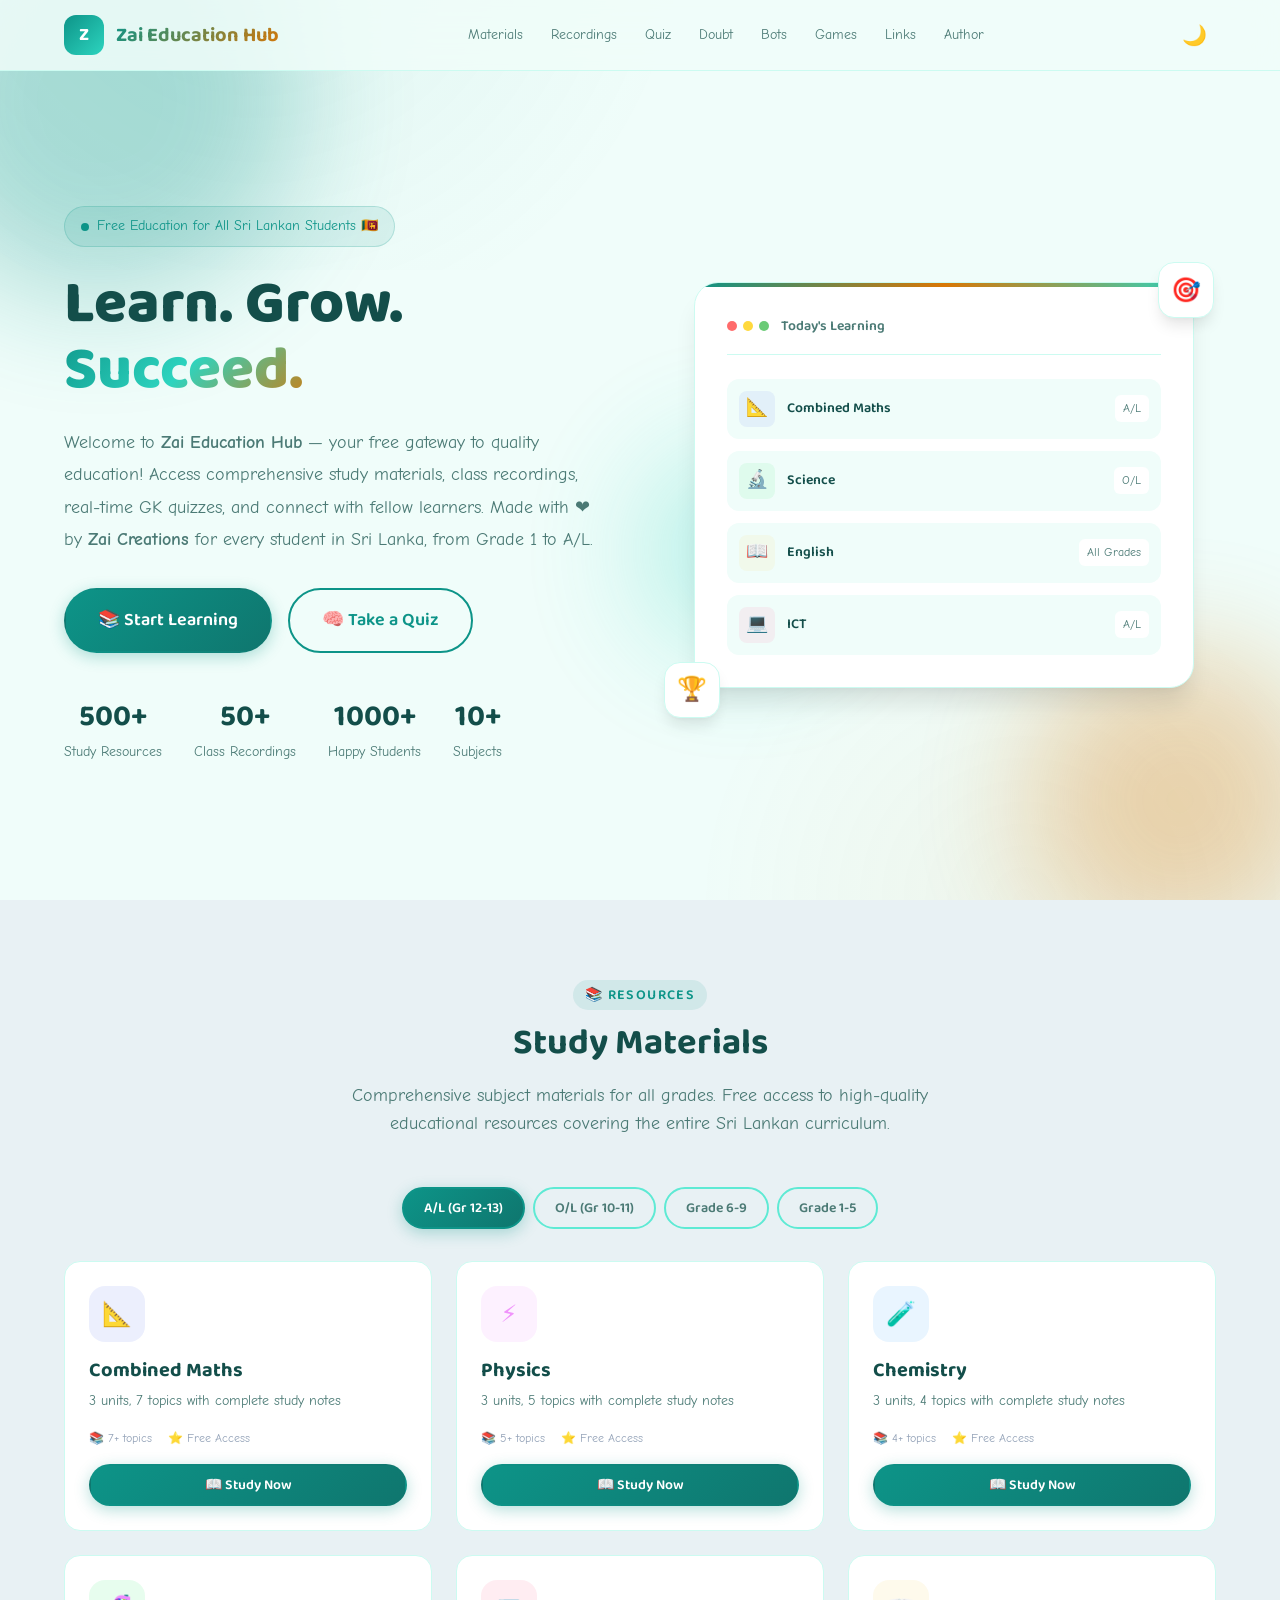
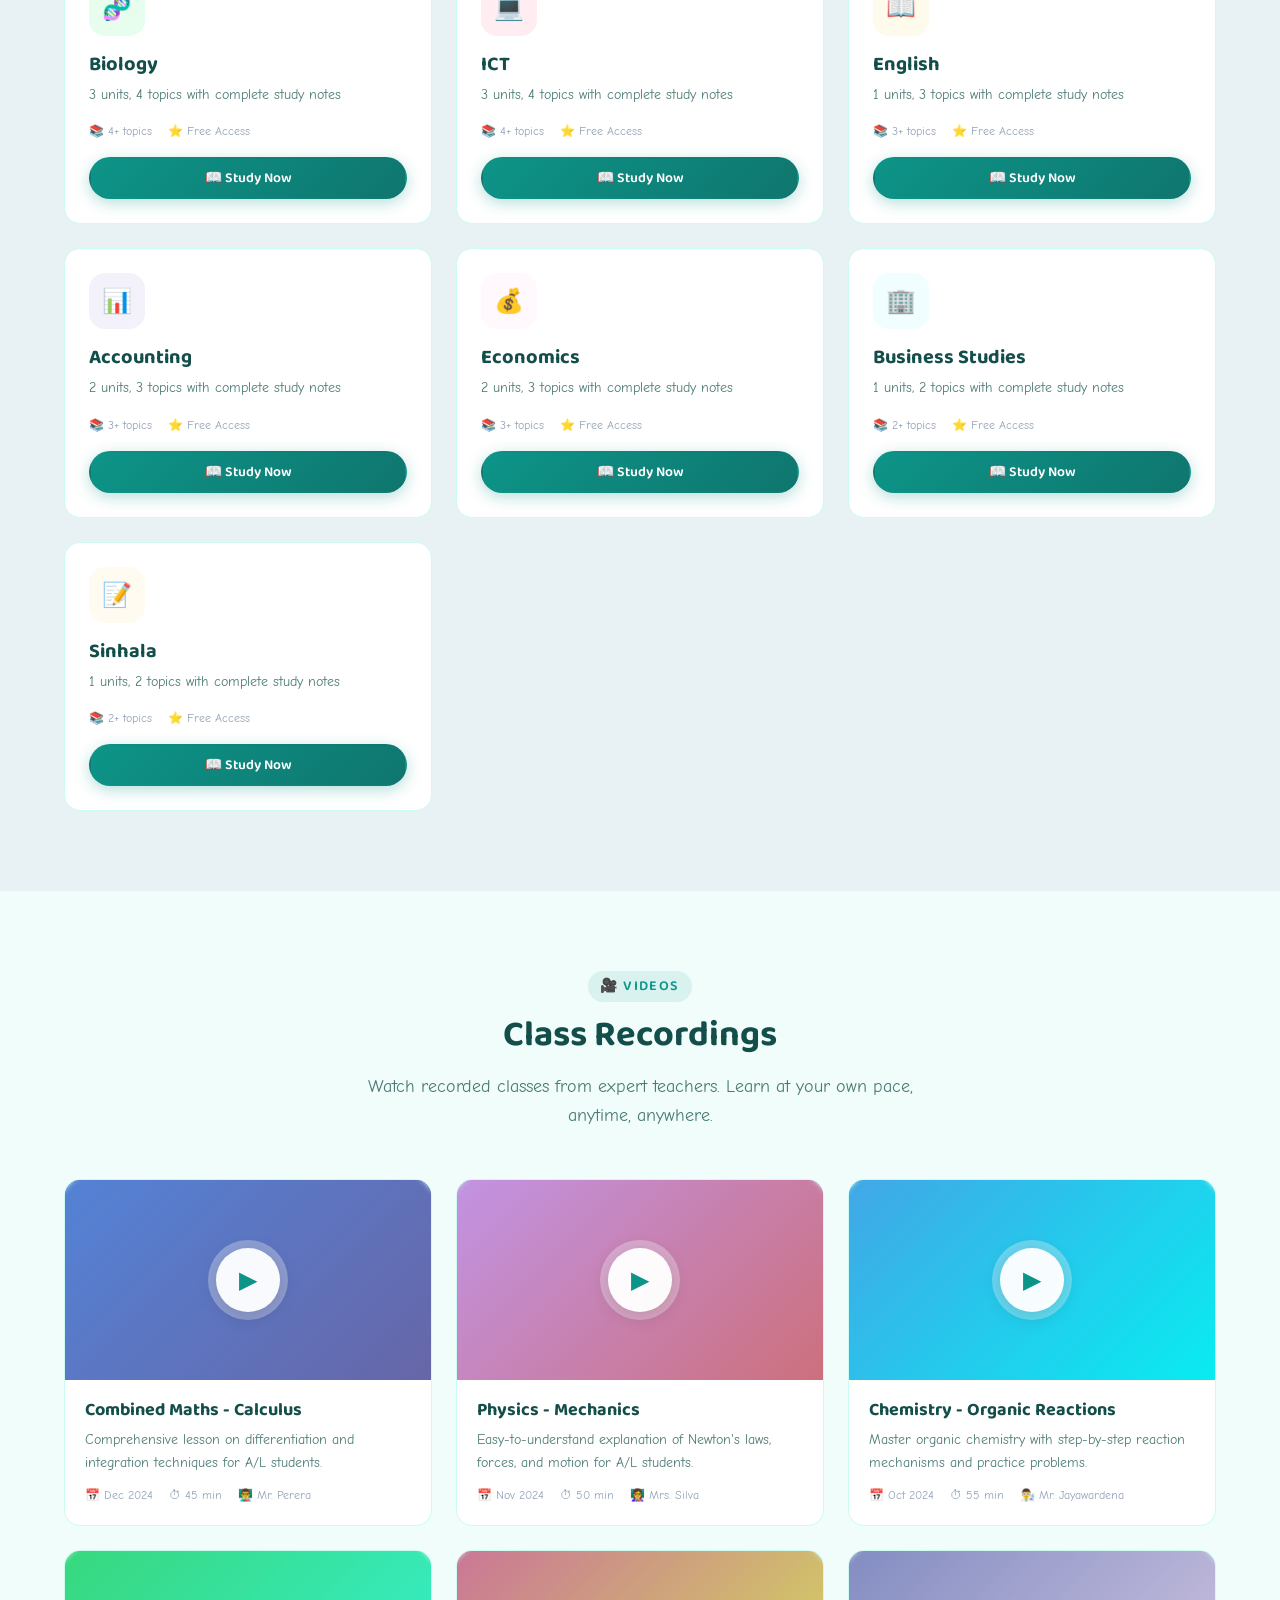
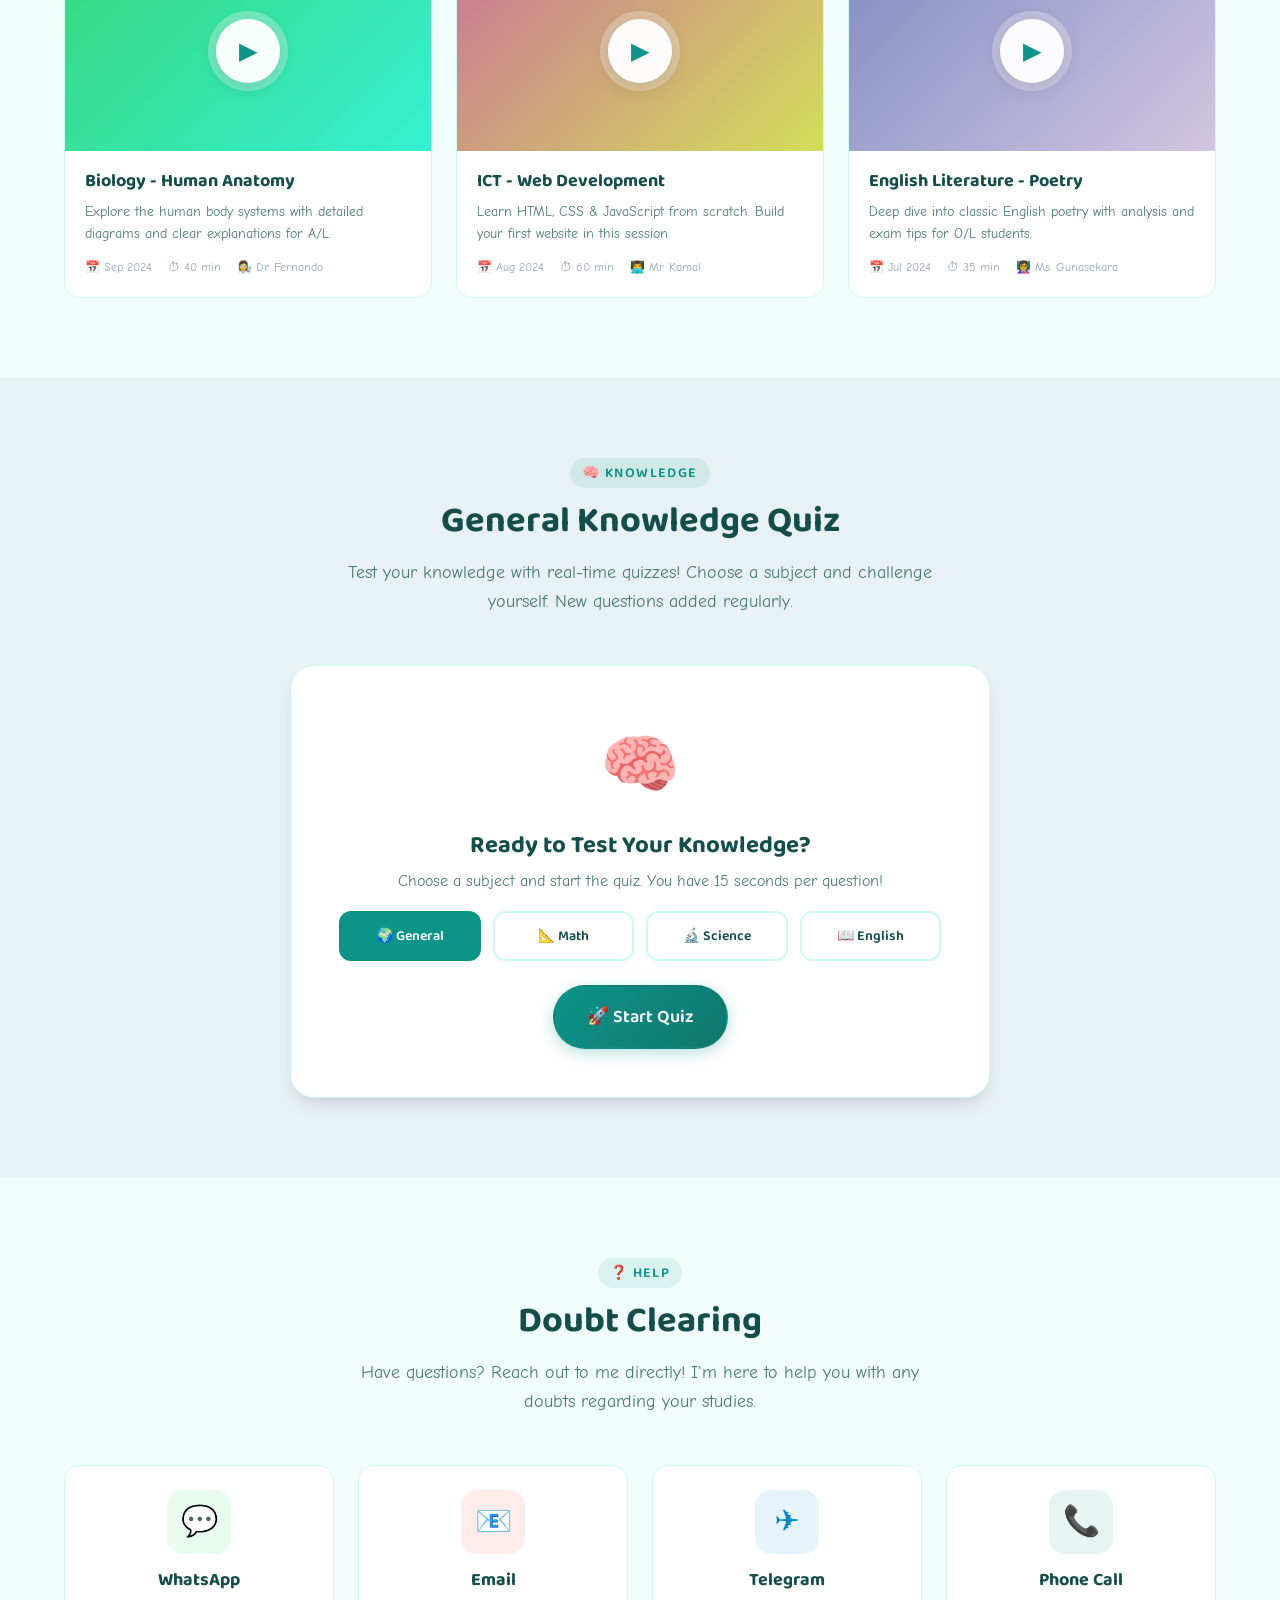
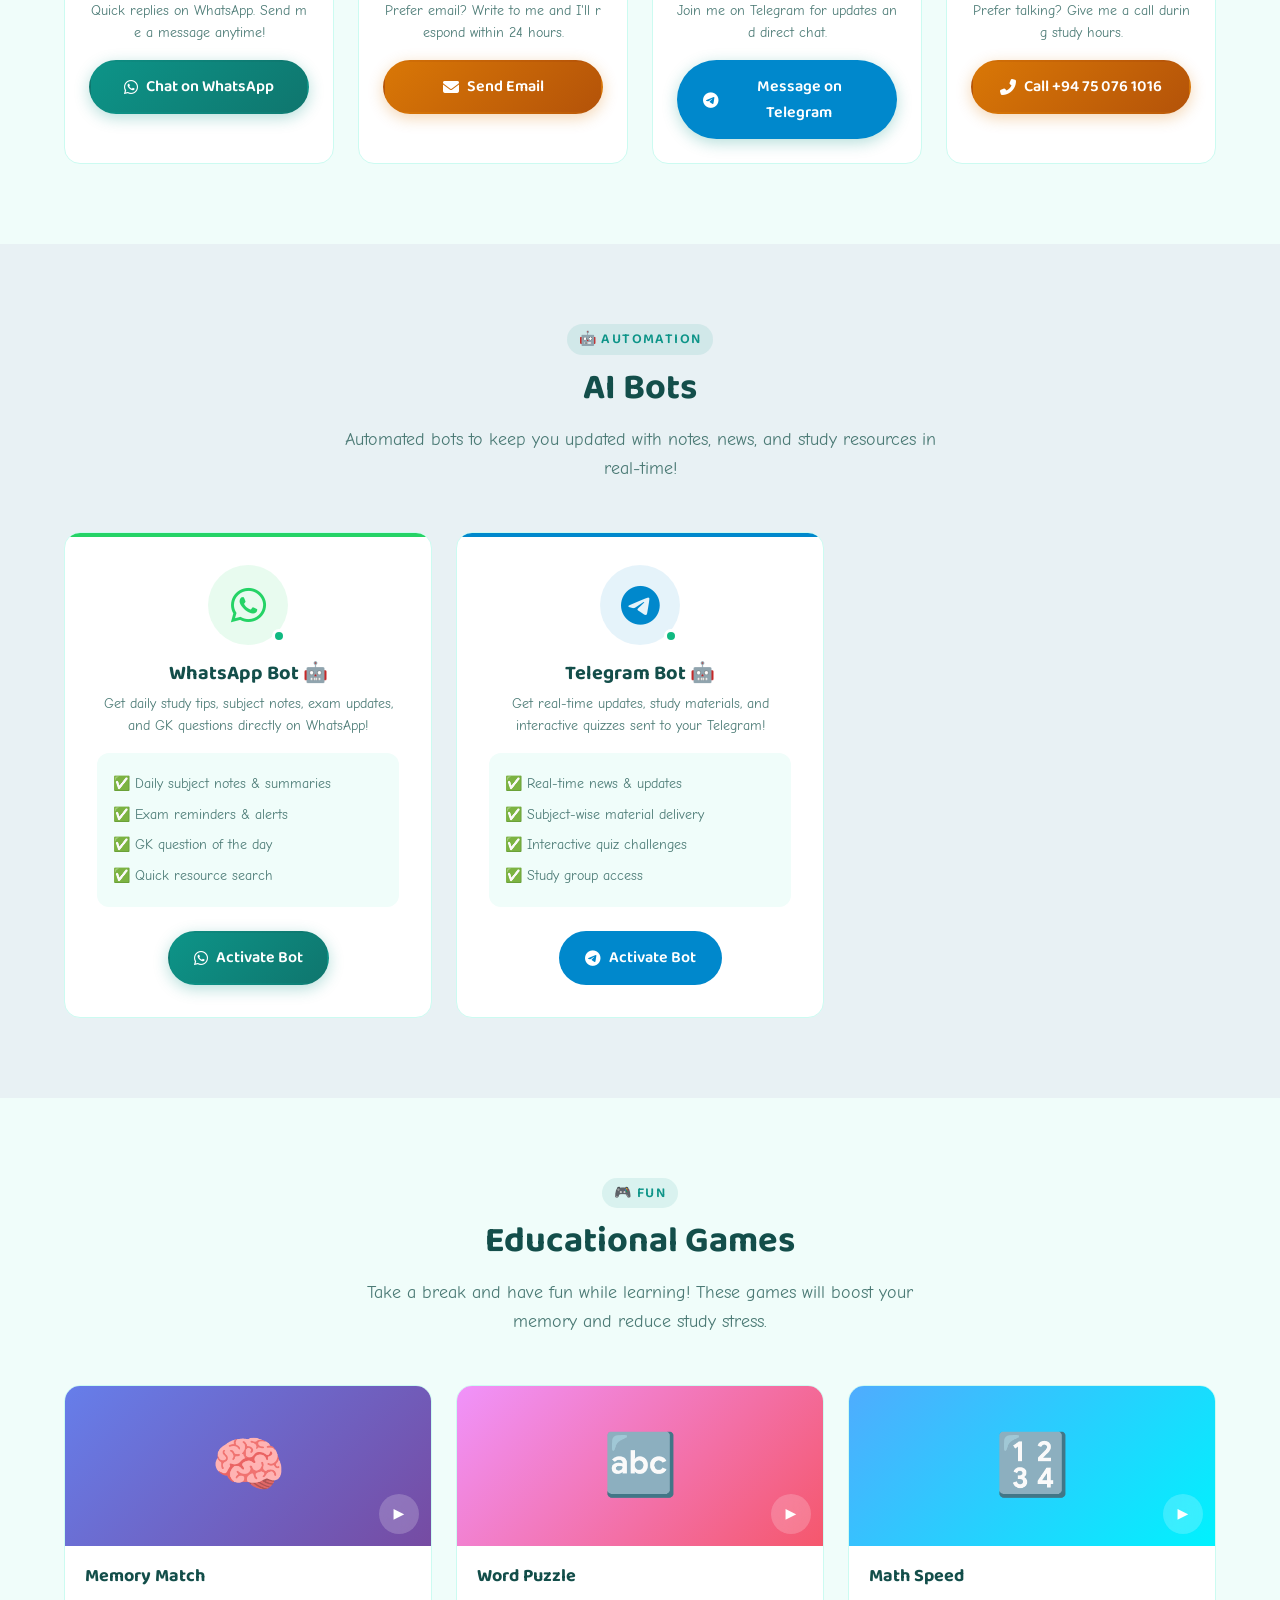
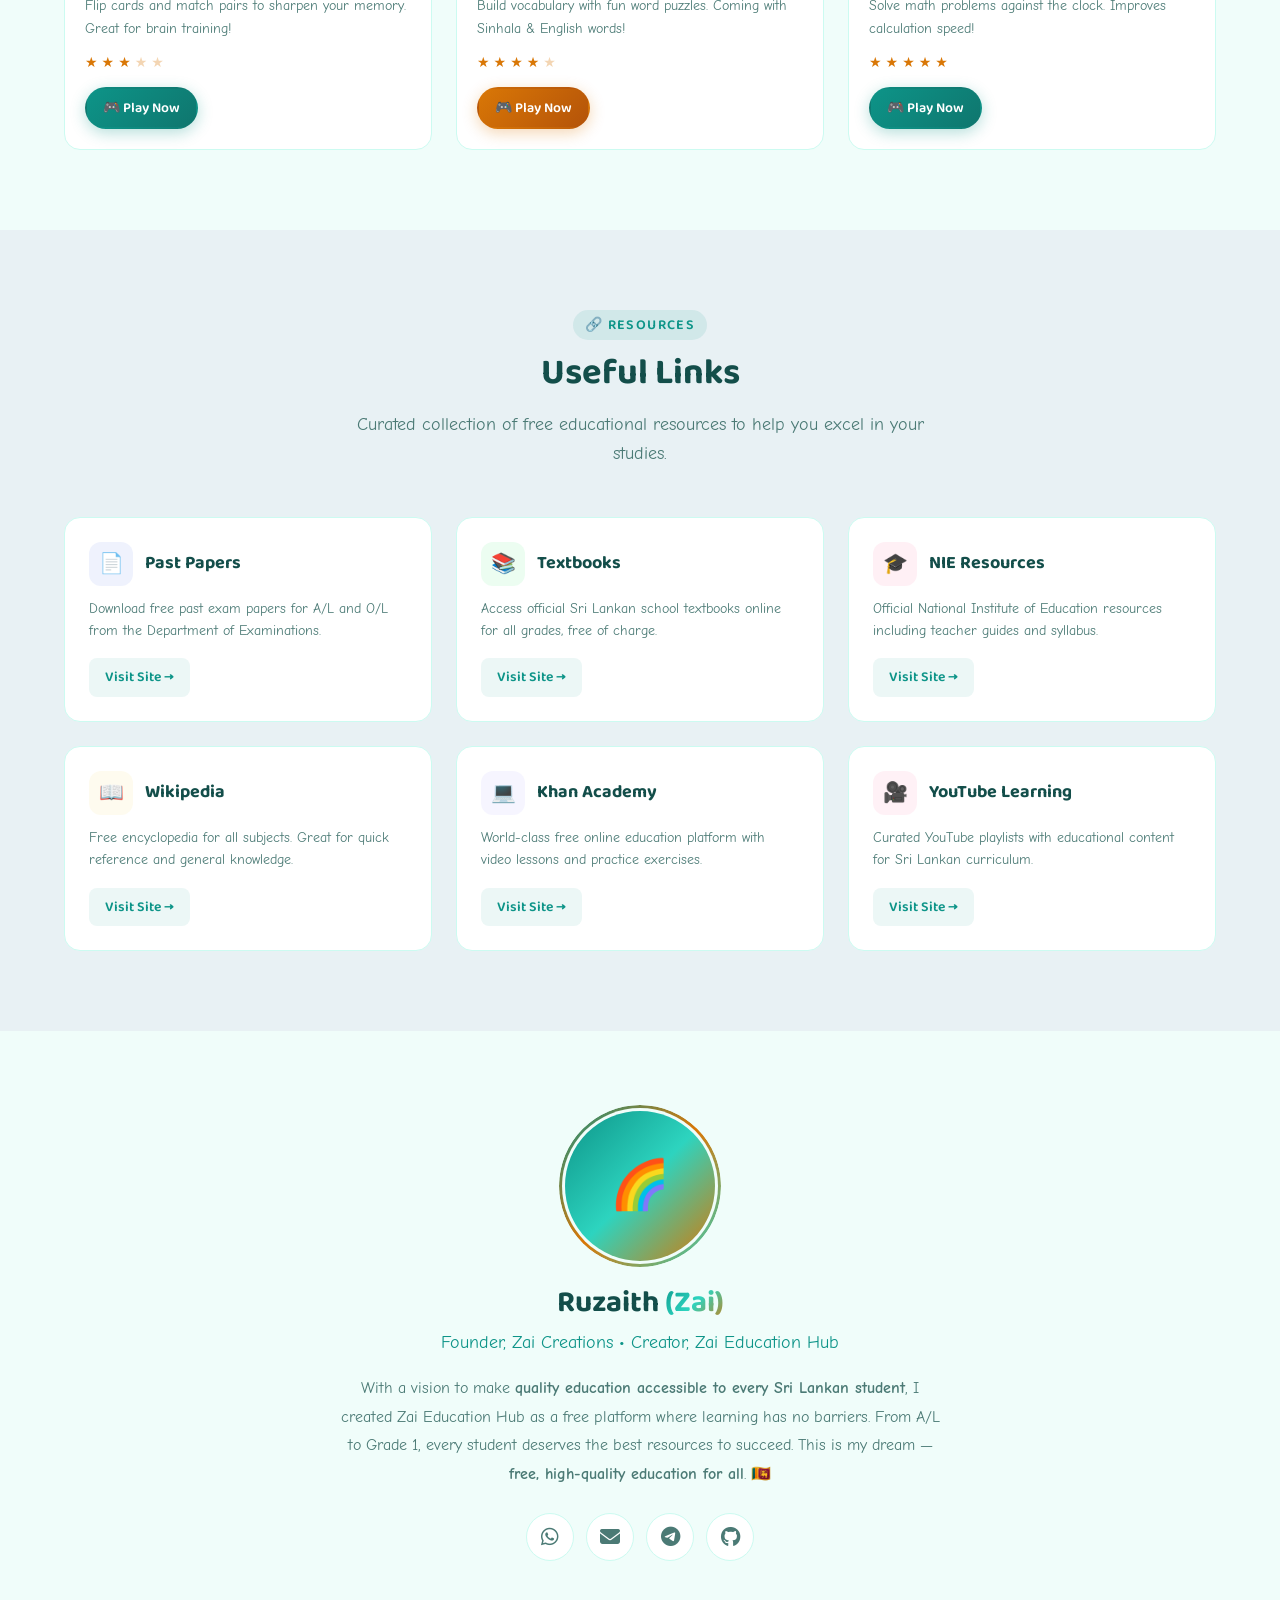
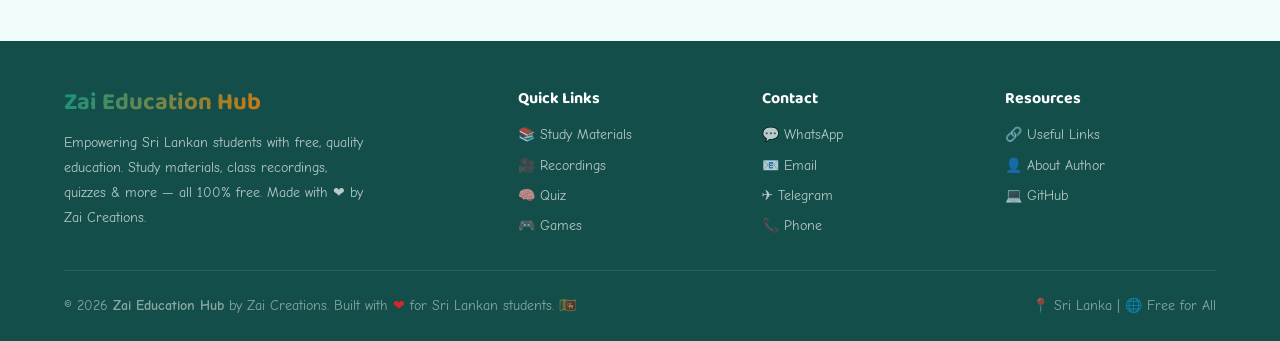
==== commit 6c840c8a: "🎉 Zai Education Hub - Complete platform with CMS, AI, real content, and desktop launcher" ====
--- a/index.html
+++ b/index.html
@@ -807,8 +807,25 @@
 </button>
 
 <!-- ============================================
+     CONTENT VIEWER MODAL
+     ============================================ -->
+<div class="content-viewer" id="contentViewer">
+    <div class="content-backdrop"></div>
+    <div class="content-viewer-inner">
+        <div class="content-viewer-header">
+            <span style="font-family: var(--font-heading); font-weight: 600; color: var(--color-foreground);">
+                📖 Study Materials Viewer
+            </span>
+            <button class="content-close" onclick="closeContentViewer()">✕</button>
+        </div>
+        <div id="contentViewerBody"></div>
+    </div>
+</div>
+
+<!-- ============================================
      SCRIPTS
      ============================================ -->
+<script src="js/data.js"></script>
 <script src="js/main.js"></script>
 
 <!-- GitHub OAuth & Site Info (admin use) -->
--- a/css/style.css
+++ b/css/style.css
@@ -2211,6 +2211,428 @@
   100% { width: 100%; }
 }
 
+/* ============================================
+   CONTENT VIEWER MODAL
+   ============================================ */
+.content-viewer {
+  position: fixed;
+  inset: 0;
+  z-index: var(--z-modal);
+  display: none;
+}
+
+.content-viewer.open {
+  display: flex;
+  animation: fadeIn 0.2s ease;
+}
+
+@keyframes fadeIn {
+  from { opacity: 0; }
+  to { opacity: 1; }
+}
+
+.content-backdrop {
+  position: absolute;
+  inset: 0;
+  background: rgba(0, 0, 0, 0.5);
+  backdrop-filter: blur(4px);
+}
+
+.content-viewer-inner {
+  position: relative;
+  width: 95%;
+  max-width: 1200px;
+  height: 90vh;
+  margin: auto;
+  background: var(--color-surface);
+  border-radius: var(--radius-2xl);
+  overflow: hidden;
+  display: flex;
+  flex-direction: column;
+  box-shadow: var(--shadow-xl);
+  animation: slideUp 0.3s ease;
+}
+
+@keyframes slideUp {
+  from { transform: translateY(30px); opacity: 0; }
+  to { transform: translateY(0); opacity: 1; }
+}
+
+.content-viewer-header {
+  display: flex;
+  align-items: center;
+  justify-content: space-between;
+  padding: var(--space-4) var(--space-6);
+  border-bottom: 1px solid var(--color-border-light);
+  flex-shrink: 0;
+}
+
+.content-close {
+  width: 36px;
+  height: 36px;
+  display: flex;
+  align-items: center;
+  justify-content: center;
+  border: none;
+  background: var(--color-bg-alt);
+  border-radius: 50%;
+  cursor: pointer;
+  font-size: var(--text-lg);
+  color: var(--color-foreground-secondary);
+  transition: all var(--transition-fast);
+}
+
+.content-close:hover {
+  background: var(--color-error);
+  color: white;
+  transform: rotate(90deg);
+}
+
+#contentViewerBody {
+  flex: 1;
+  display: flex;
+  overflow: hidden;
+}
+
+/* Sidebar */
+.content-sidebar {
+  width: 320px;
+  min-width: 320px;
+  background: var(--color-bg);
+  border-right: 1px solid var(--color-border-light);
+  overflow-y: auto;
+  flex-shrink: 0;
+}
+
+.content-sidebar-header {
+  display: flex;
+  align-items: center;
+  gap: var(--space-3);
+  padding: var(--space-5) var(--space-4);
+  border-bottom: 1px solid var(--color-border-light);
+  position: sticky;
+  top: 0;
+  background: var(--color-bg);
+  z-index: 2;
+}
+
+.content-sidebar-icon {
+  font-size: var(--text-2xl);
+}
+
+.content-sidebar-header h3 {
+  font-family: var(--font-heading);
+  font-size: var(--text-lg);
+  color: var(--color-foreground);
+}
+
+.content-sidebar-units {
+  padding: var(--space-2);
+}
+
+.content-unit-group {
+  margin-bottom: var(--space-1);
+  border-radius: var(--radius-lg);
+  overflow: hidden;
+}
+
+.content-unit-group.active {
+  background: var(--color-surface);
+  box-shadow: var(--shadow-sm);
+}
+
+.content-unit-title {
+  display: flex;
+  align-items: center;
+  justify-content: space-between;
+  padding: var(--space-3) var(--space-4);
+  cursor: pointer;
+  font-family: var(--font-heading);
+  font-size: var(--text-sm);
+  font-weight: 600;
+  color: var(--color-foreground);
+  border-radius: var(--radius-lg);
+  transition: all var(--transition-fast);
+}
+
+.content-unit-title:hover {
+  background: rgba(13, 148, 136, 0.05);
+}
+
+.content-unit-group.active .content-unit-title {
+  color: var(--color-primary);
+}
+
+.content-unit-count {
+  font-size: var(--text-xs);
+  background: var(--color-bg-alt);
+  padding: 2px 8px;
+  border-radius: var(--radius-full);
+  color: var(--color-muted);
+}
+
+.content-topic-item {
+  padding: var(--space-2) var(--space-4) var(--space-2) var(--space-8);
+  font-size: var(--text-sm);
+  color: var(--color-foreground-secondary);
+  cursor: pointer;
+  border-radius: var(--radius-md);
+  transition: all var(--transition-fast);
+  margin: 1px 4px;
+}
+
+.content-topic-item:hover {
+  background: rgba(13, 148, 136, 0.05);
+  color: var(--color-foreground);
+}
+
+.content-topic-item.active {
+  background: rgba(13, 148, 136, 0.1);
+  color: var(--color-primary);
+  font-weight: 600;
+}
+
+/* Main content area */
+.content-main {
+  flex: 1;
+  overflow-y: auto;
+  padding: var(--space-8);
+}
+
+.content-topic-header {
+  margin-bottom: var(--space-6);
+}
+
+.content-breadcrumb {
+  font-size: var(--text-xs);
+  color: var(--color-muted);
+  text-transform: uppercase;
+  letter-spacing: 0.05em;
+}
+
+.content-topic-header h2 {
+  font-size: var(--text-3xl);
+  color: var(--color-foreground);
+  margin-top: var(--space-2);
+}
+
+.content-topic-body {
+  font-size: var(--text-base);
+  line-height: 1.8;
+  color: var(--color-foreground);
+}
+
+.content-topic-body h3 {
+  font-size: var(--text-2xl);
+  color: var(--color-primary);
+  margin-top: var(--space-8);
+  margin-bottom: var(--space-3);
+  padding-bottom: var(--space-2);
+  border-bottom: 2px solid var(--color-border-light);
+}
+
+.content-topic-body h4 {
+  font-size: var(--text-xl);
+  color: var(--color-foreground);
+  margin-top: var(--space-6);
+  margin-bottom: var(--space-2);
+}
+
+.content-topic-body p {
+  margin-bottom: var(--space-4);
+}
+
+.content-topic-body ul,
+.content-topic-body ol {
+  margin: var(--space-3) 0;
+  padding-left: var(--space-6);
+}
+
+.content-topic-body li {
+  margin-bottom: var(--space-2);
+  position: relative;
+}
+
+.content-topic-body ul li::before {
+  content: '•';
+  color: var(--color-primary);
+  font-weight: bold;
+  position: absolute;
+  left: -1rem;
+}
+
+.content-topic-body ol li {
+  list-style: decimal;
+}
+
+.content-topic-body table {
+  width: 100%;
+  border-collapse: collapse;
+  margin: var(--space-4) 0;
+  font-size: var(--text-sm);
+}
+
+.content-topic-body th,
+.content-topic-body td {
+  padding: var(--space-3);
+  border: 1px solid var(--color-border-light);
+  text-align: left;
+}
+
+.content-topic-body th {
+  background: var(--color-primary);
+  color: white;
+  font-family: var(--font-heading);
+  font-weight: 600;
+}
+
+.content-topic-body tr:nth-child(even) {
+  background: var(--color-bg);
+}
+
+.content-topic-body pre {
+  background: var(--color-foreground);
+  color: #e2e8f0;
+  padding: var(--space-4);
+  border-radius: var(--radius-lg);
+  overflow-x: auto;
+  font-family: var(--font-mono);
+  font-size: var(--text-sm);
+  line-height: 1.6;
+  margin: var(--space-4) 0;
+}
+
+.content-topic-body strong {
+  color: var(--color-primary);
+}
+
+.content-topic-body code {
+  background: rgba(13, 148, 136, 0.1);
+  padding: 2px 6px;
+  border-radius: var(--radius-sm);
+  font-family: var(--font-mono);
+  font-size: var(--text-sm);
+}
+
+/* Topic navigation */
+.content-topic-nav {
+  display: flex;
+  align-items: center;
+  justify-content: space-between;
+  margin-top: var(--space-8);
+  padding-top: var(--space-6);
+  border-top: 2px solid var(--color-border-light);
+}
+
+.content-progress {
+  font-size: var(--text-sm);
+  color: var(--color-muted);
+  font-family: var(--font-heading);
+}
+
+.content-topic-nav button:disabled {
+  opacity: 0.4;
+  cursor: not-allowed;
+  transform: none !important;
+}
+
+/* Topic grid (unit landing) */
+.content-unit-landing {
+  text-align: center;
+  padding: var(--space-10) 0;
+}
+
+.content-unit-landing h2 {
+  font-size: var(--text-3xl);
+  margin-bottom: var(--space-3);
+}
+
+.content-unit-landing > p {
+  color: var(--color-foreground-secondary);
+  margin-bottom: var(--space-8);
+}
+
+.content-topic-grid {
+  display: grid;
+  grid-template-columns: repeat(auto-fill, minmax(200px, 1fr));
+  gap: var(--space-4);
+  max-width: 800px;
+  margin: 0 auto;
+}
+
+.content-topic-card {
+  display: flex;
+  align-items: center;
+  gap: var(--space-3);
+  padding: var(--space-4);
+  background: var(--color-bg);
+  border: 1px solid var(--color-border-light);
+  border-radius: var(--radius-lg);
+  cursor: pointer;
+  transition: all var(--transition-fast);
+  text-align: left;
+  font-size: var(--text-sm);
+  font-weight: 500;
+  color: var(--color-foreground);
+}
+
+.content-topic-card:hover {
+  border-color: var(--color-primary);
+  background: rgba(13, 148, 136, 0.05);
+  transform: translateY(-2px);
+  box-shadow: var(--shadow-md);
+}
+
+.content-topic-card-icon {
+  font-size: var(--text-xl);
+  flex-shrink: 0;
+}
+
+/* Sidebar scrollbar */
+.content-sidebar::-webkit-scrollbar {
+  width: 4px;
+}
+
+/* Responsive - content viewer */
+@media (max-width: 768px) {
+  .content-viewer-inner {
+    width: 100%;
+    height: 100vh;
+    border-radius: 0;
+  }
+  
+  .content-sidebar {
+    width: 260px;
+    min-width: 260px;
+  }
+  
+  .content-main {
+    padding: var(--space-4);
+  }
+  
+  .content-topic-header h2 {
+    font-size: var(--text-2xl);
+  }
+}
+
+@media (max-width: 640px) {
+  #contentViewerBody {
+    flex-direction: column;
+  }
+  
+  .content-sidebar {
+    width: 100%;
+    min-width: 100%;
+    max-height: 40vh;
+    border-right: none;
+    border-bottom: 1px solid var(--color-border-light);
+  }
+  
+  .content-topic-grid {
+    grid-template-columns: 1fr;
+  }
+}
+
 /* ----- Responsive ----- */
 @media (max-width: 1024px) {
   .hero-content {
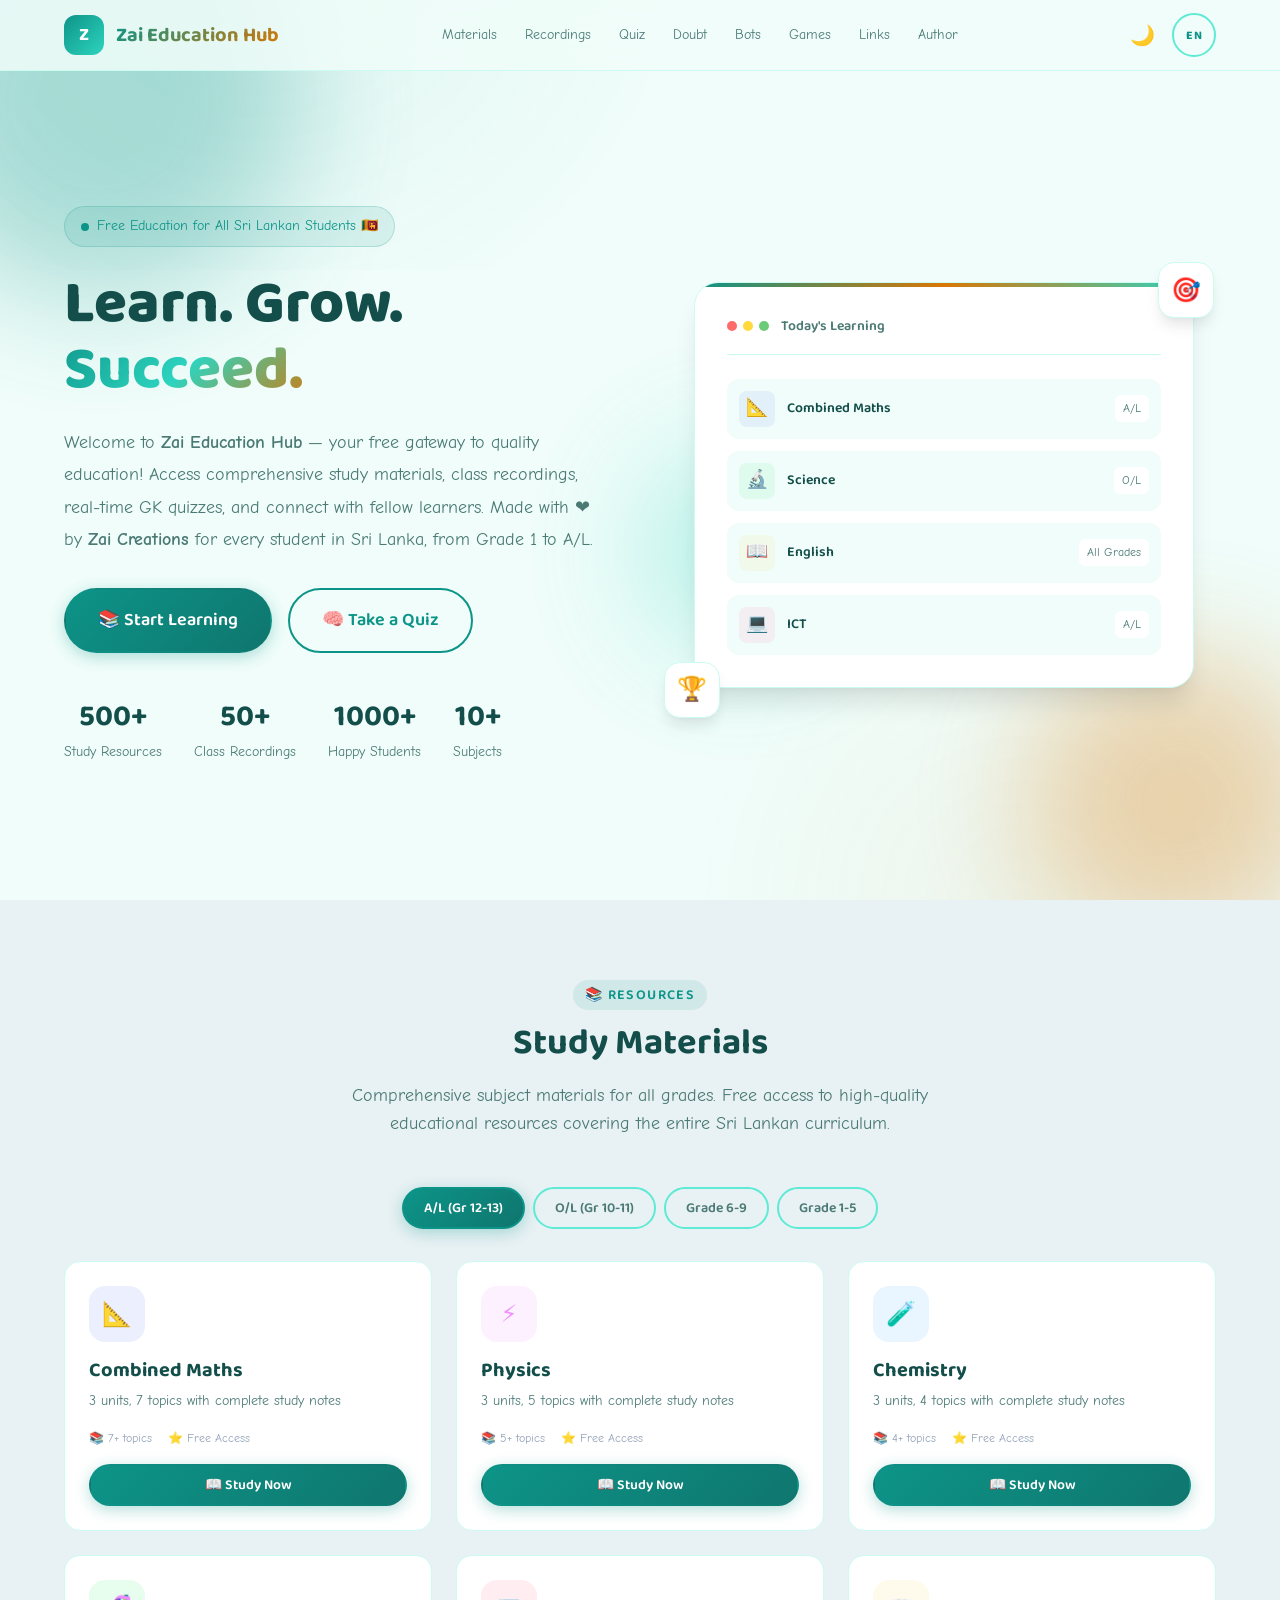
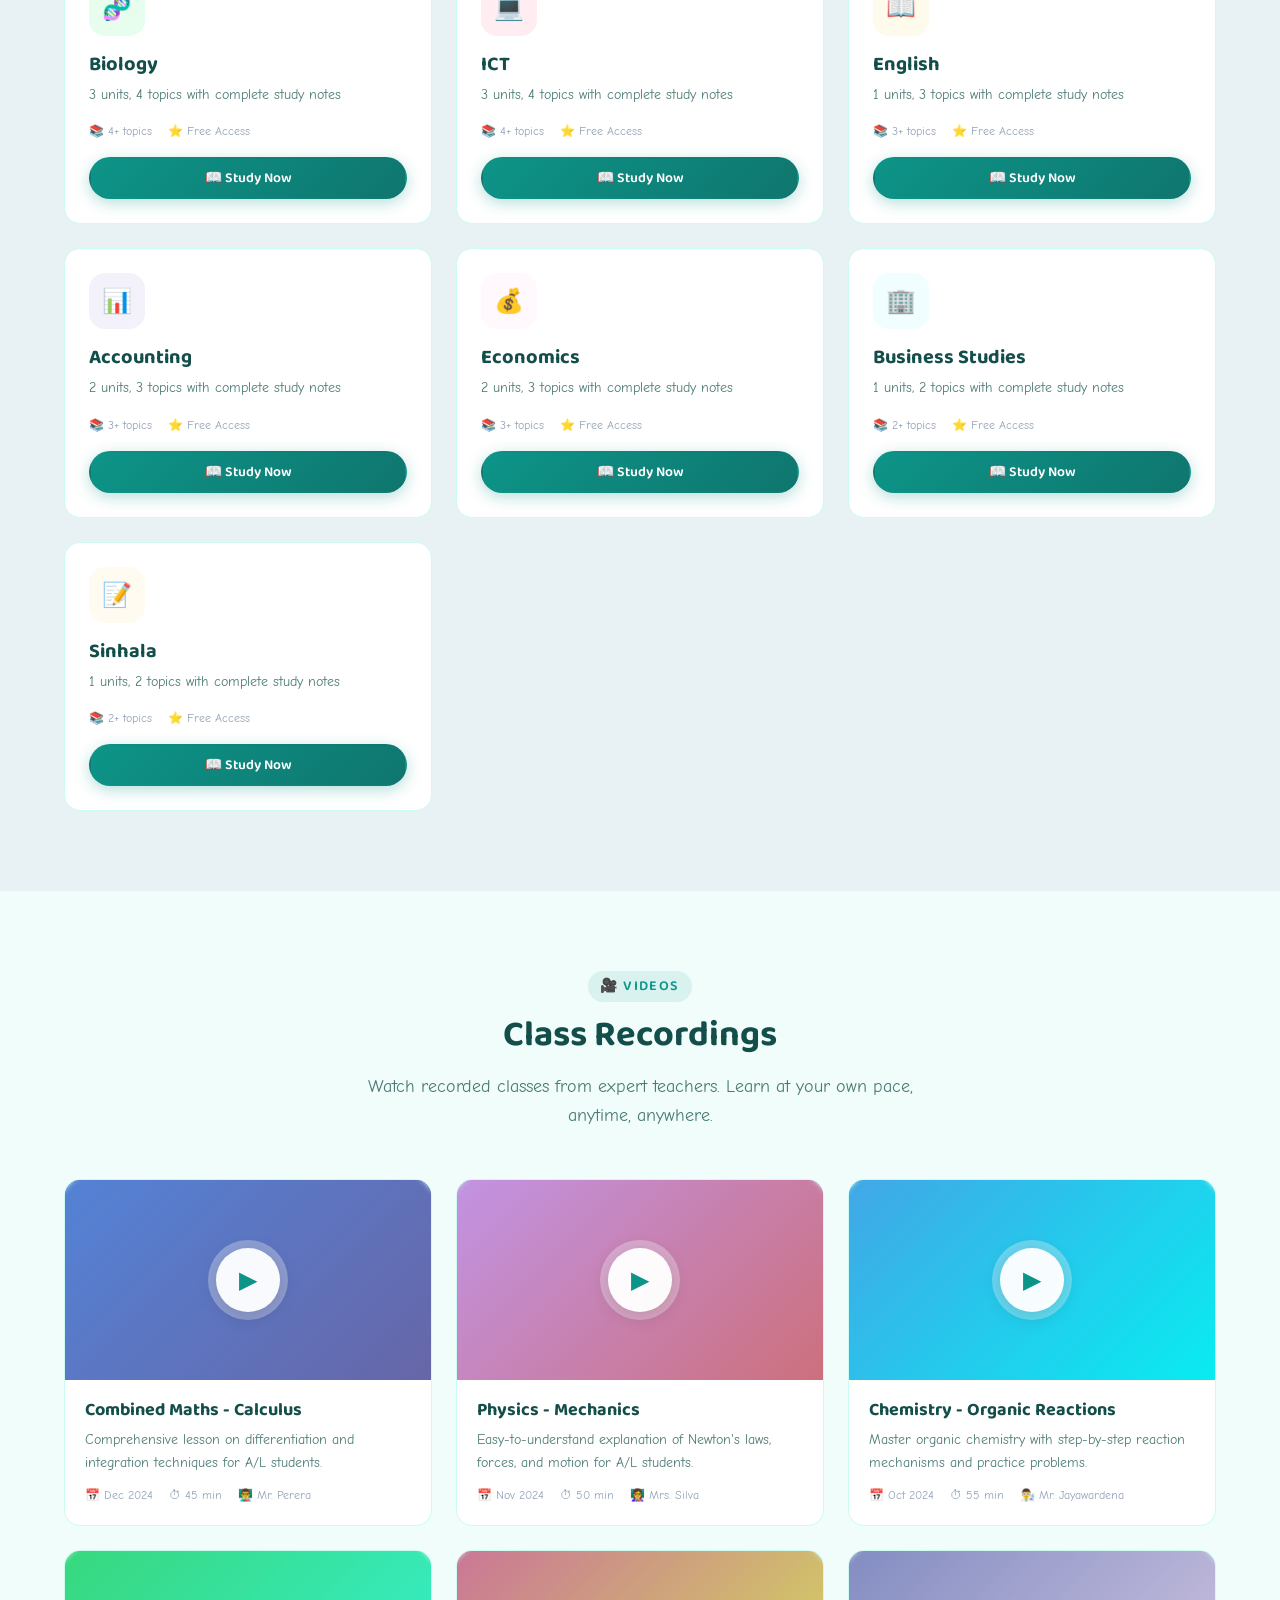
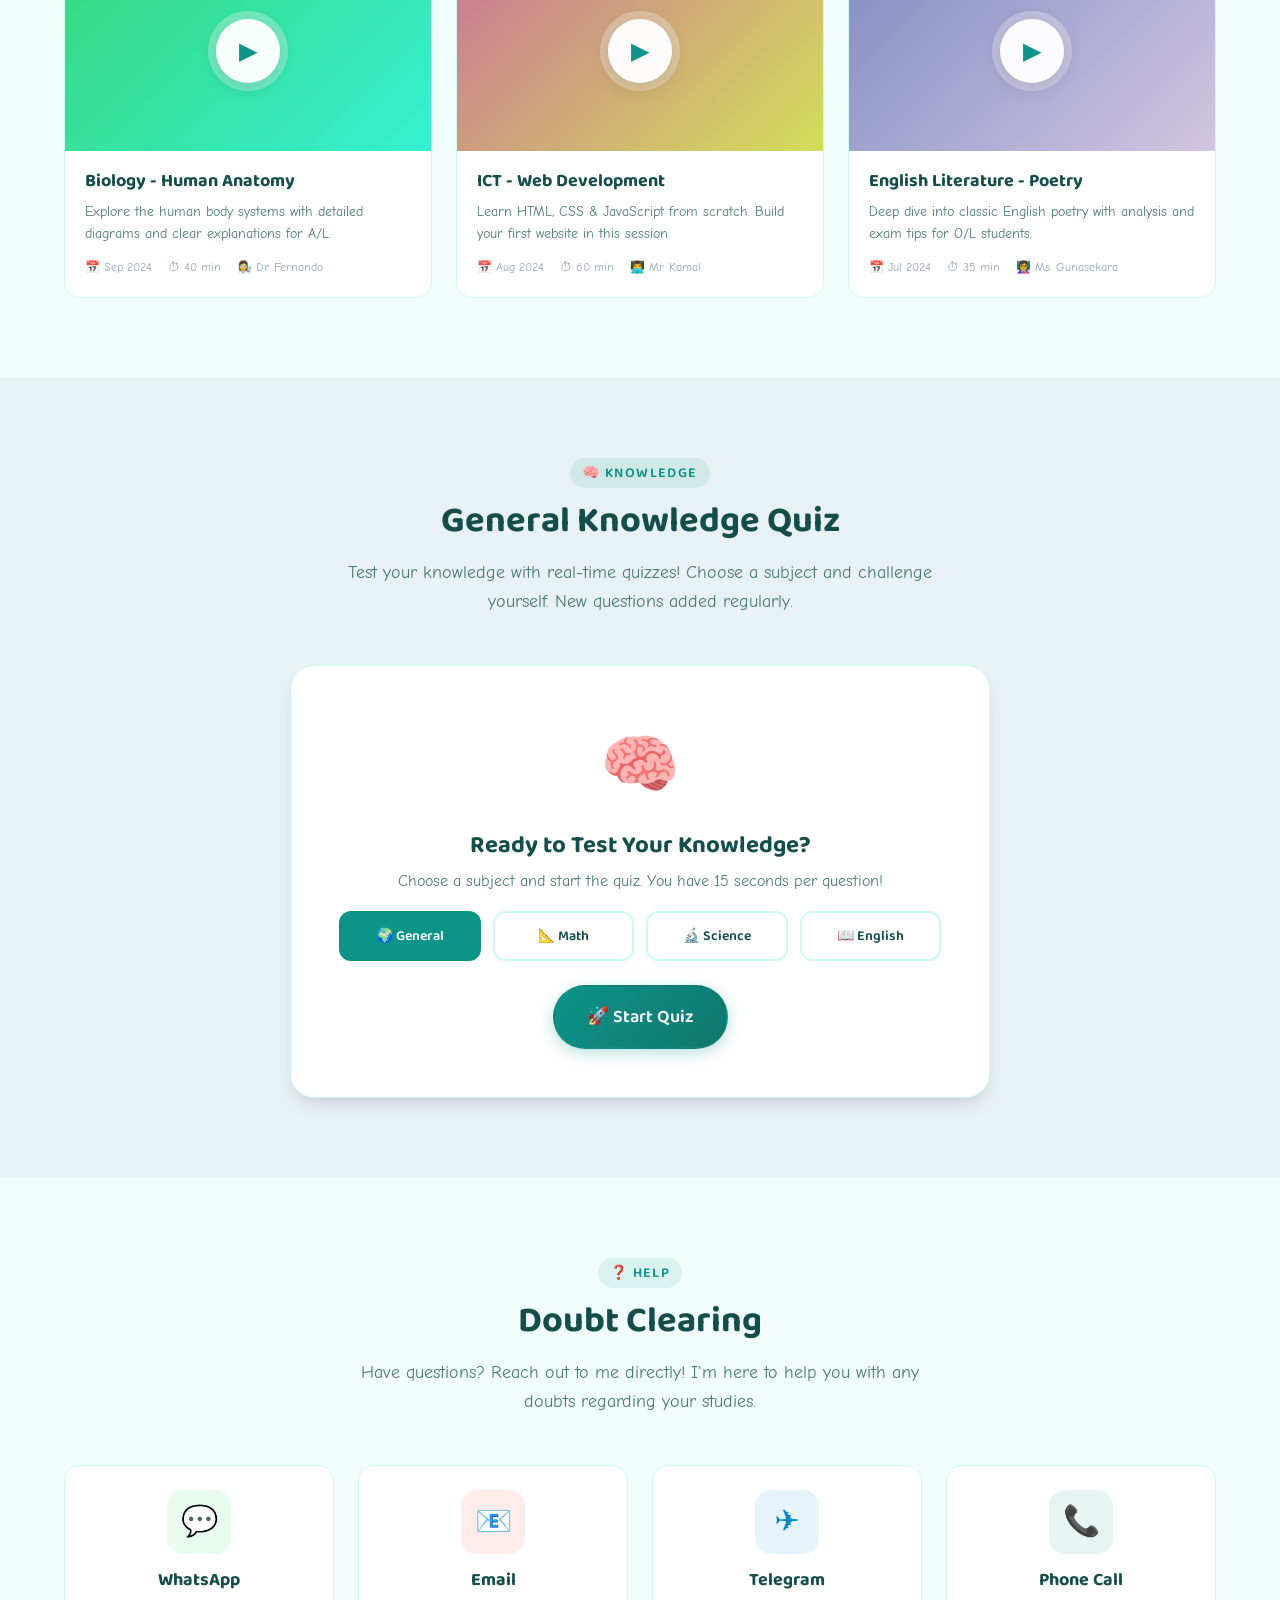
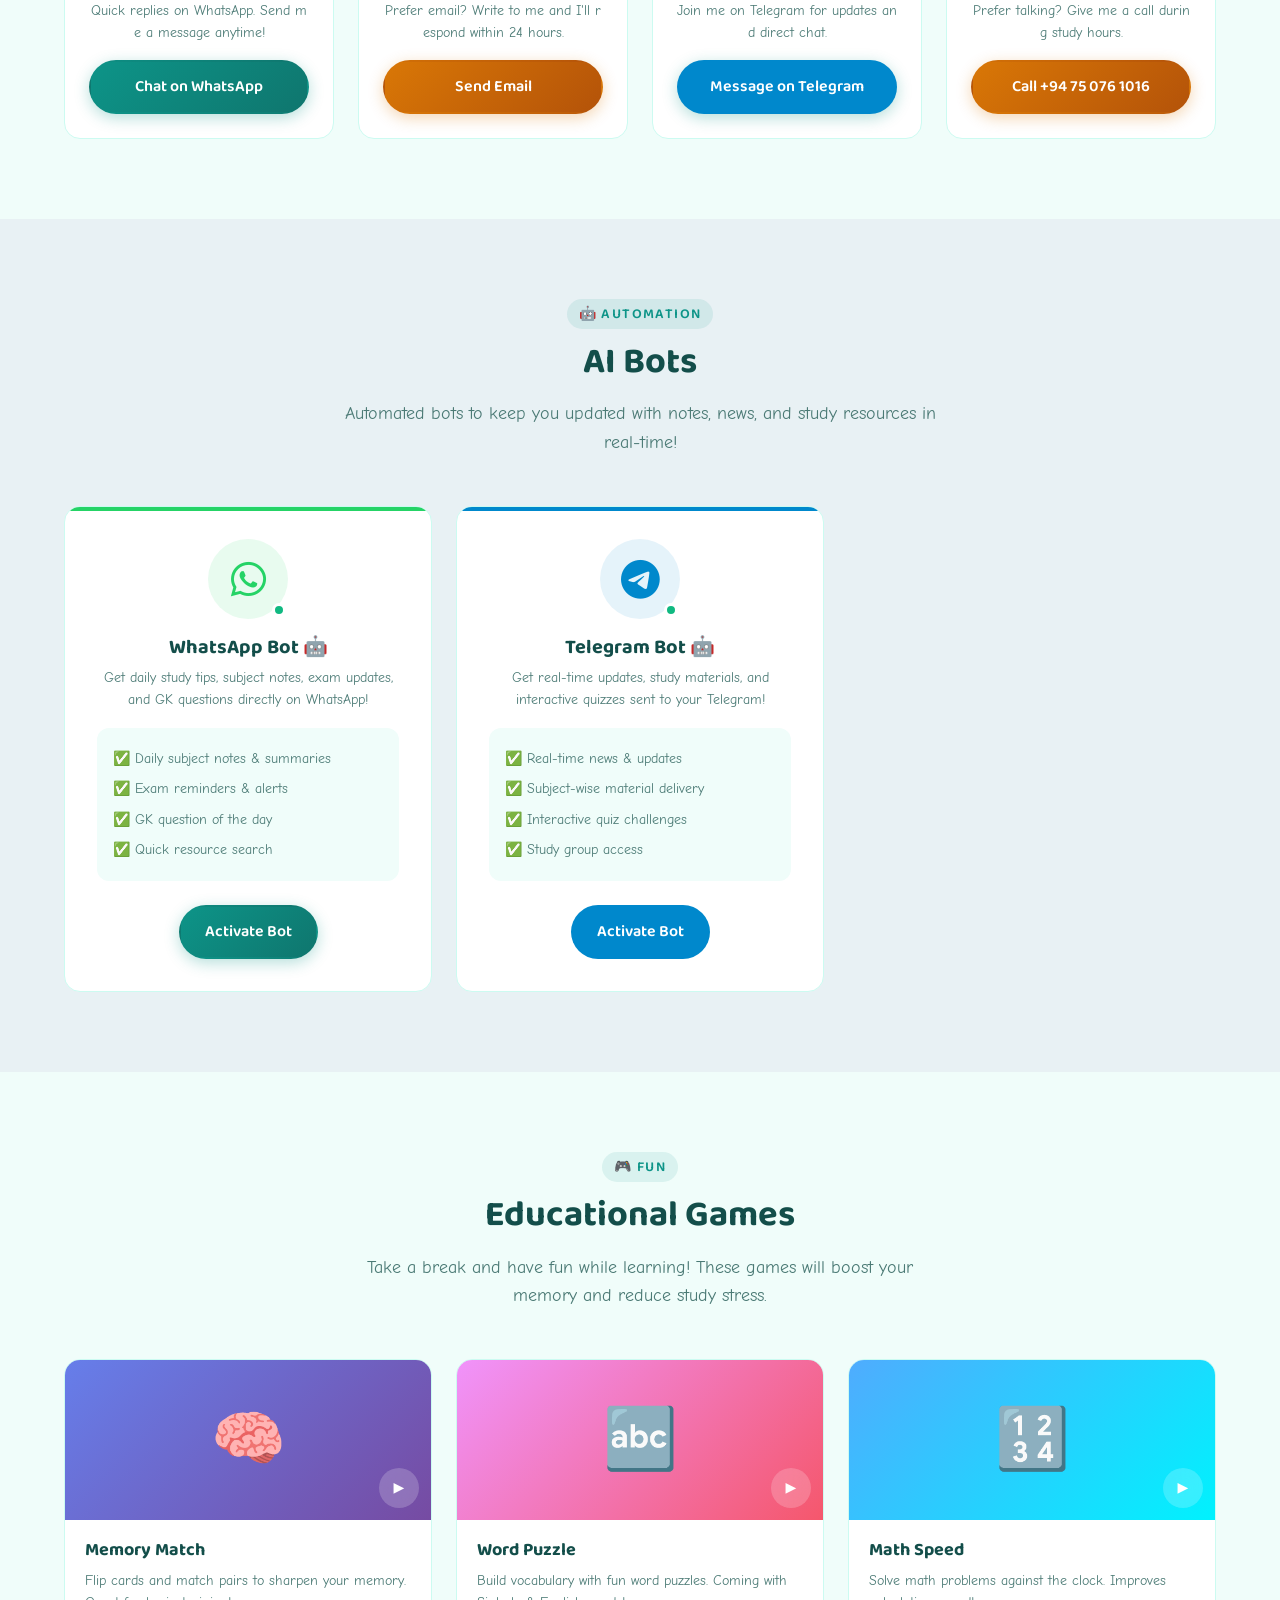
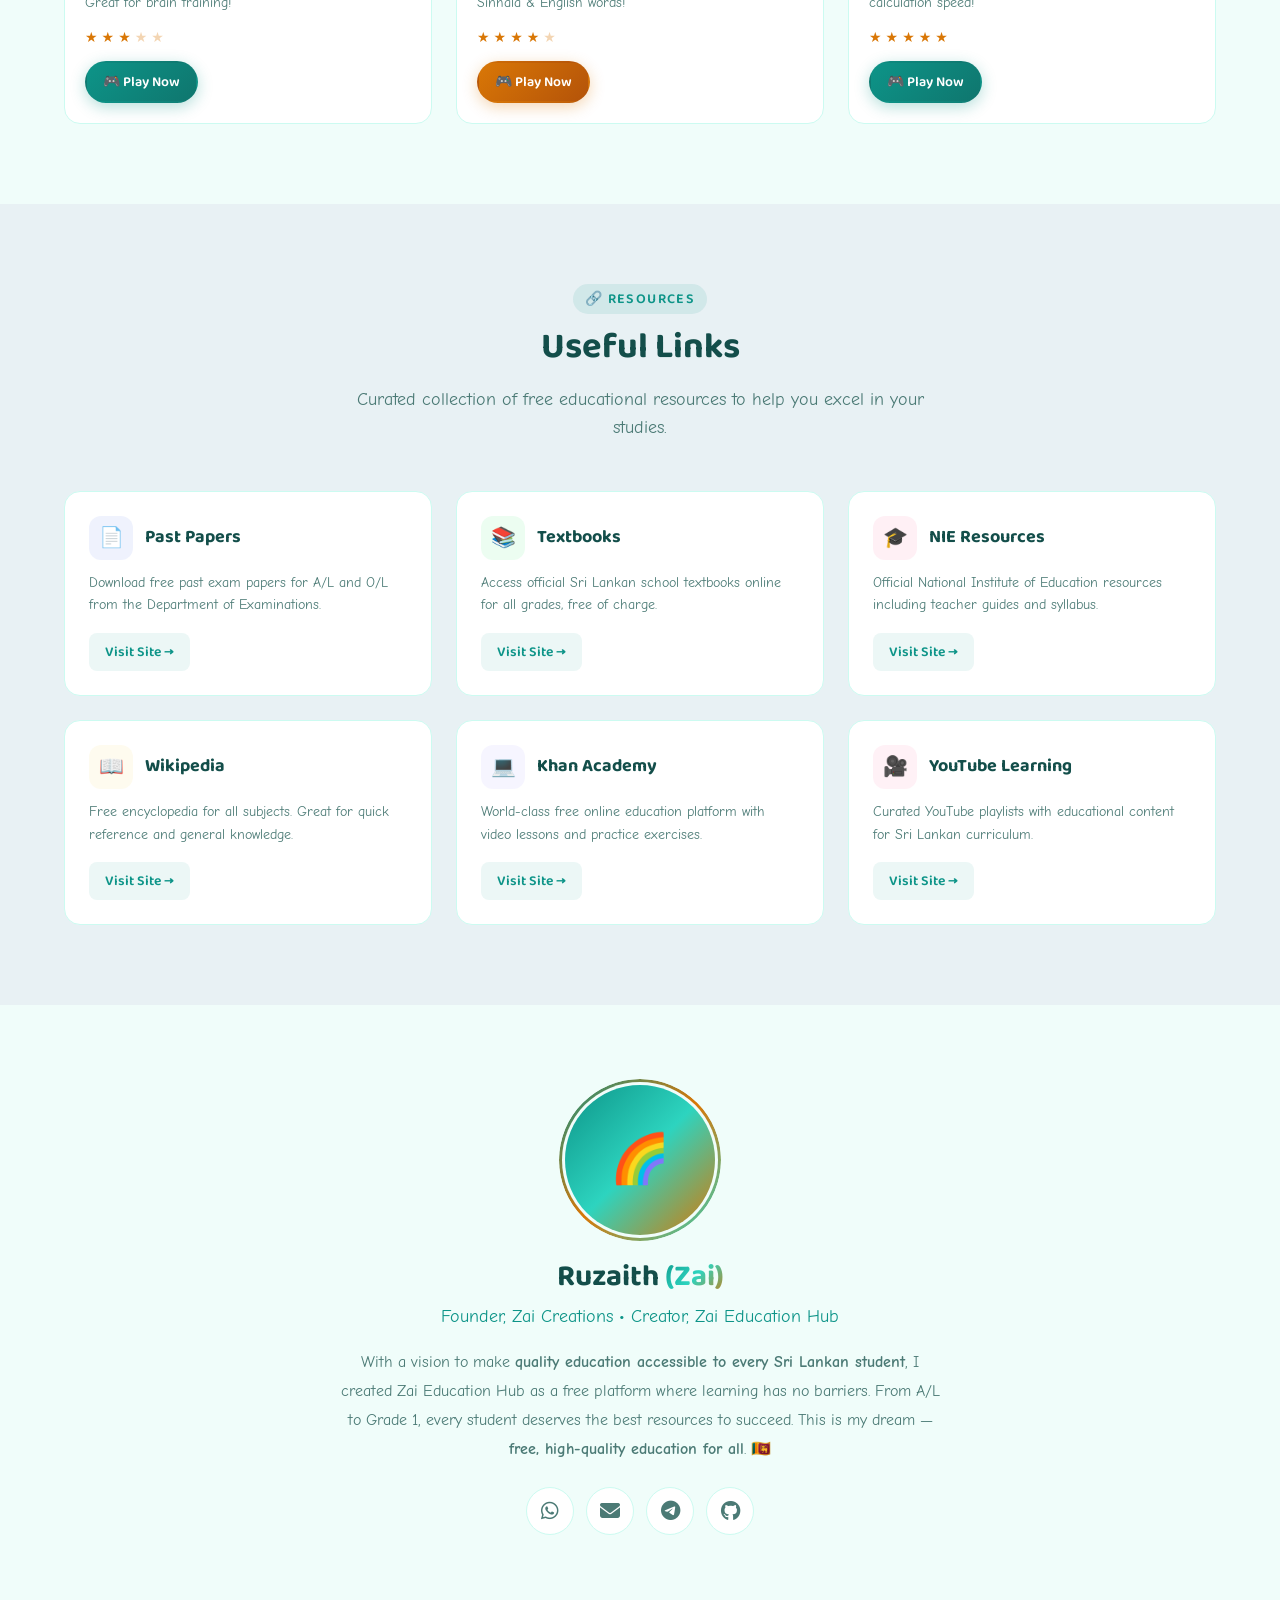
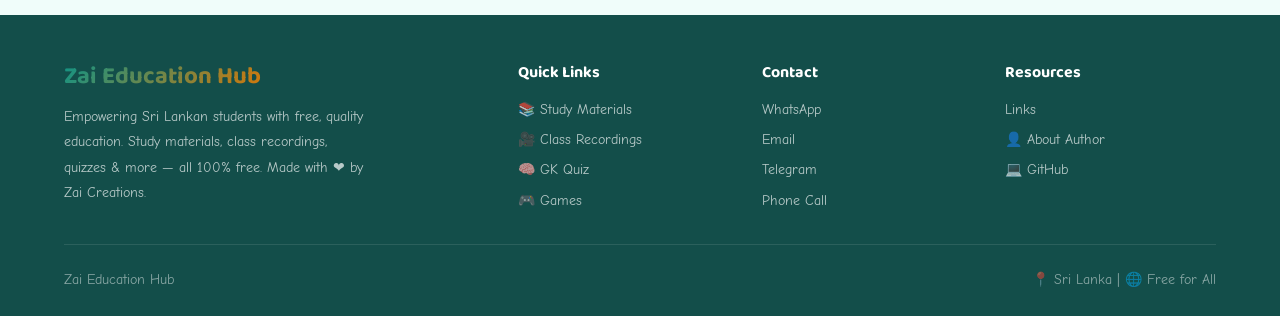
==== commit 6883b88d: "🌐 Added multi-language support: English, Sinhala & Tamil" ====
--- a/index.html
+++ b/index.html
@@ -51,7 +51,7 @@
     <div class="loading-bar">
         <div class="loading-bar-fill"></div>
     </div>
-    <p style="font-family: 'Baloo 2', cursive; color: #134E4A; font-size: 0.875rem;">Zai Education Hub loading...</p>
+    <p style="font-family: 'Baloo 2', cursive; color: #134E4A; font-size: 0.875rem;" data-i18n="loading.text">Zai Education Hub loading...</p>
 </div>
 
 <!-- ============================================
@@ -65,14 +65,14 @@
         </a>
 
         <div class="navbar-links">
-            <a href="#materials" class="navbar-link">Materials</a>
-            <a href="#recordings" class="navbar-link">Recordings</a>
-            <a href="#quiz" class="navbar-link">Quiz</a>
-            <a href="#doubt" class="navbar-link">Doubt</a>
-            <a href="#bots" class="navbar-link">Bots</a>
-            <a href="#games" class="navbar-link">Games</a>
-            <a href="#links" class="navbar-link">Links</a>
-            <a href="#author" class="navbar-link">Author</a>
+            <a href="#materials" class="navbar-link" data-i18n="nav.materials">Materials</a>
+            <a href="#recordings" class="navbar-link" data-i18n="nav.recordings">Recordings</a>
+            <a href="#quiz" class="navbar-link" data-i18n="nav.quiz">Quiz</a>
+            <a href="#doubt" class="navbar-link" data-i18n="nav.doubt">Doubt</a>
+            <a href="#bots" class="navbar-link" data-i18n="nav.bots">Bots</a>
+            <a href="#games" class="navbar-link" data-i18n="nav.games">Games</a>
+            <a href="#links" class="navbar-link" data-i18n="nav.links">Links</a>
+            <a href="#author" class="navbar-link" data-i18n="nav.author">Author</a>
         </div>
 
         <div class="navbar-actions">
@@ -80,6 +80,12 @@
                 <span class="sun-icon">☀️</span>
                 <span class="moon-icon">🌙</span>
             </button>
+            <button class="lang-toggle" id="langToggle" aria-label="Switch language">EN</button>
+            <div class="lang-dropdown" id="langDropdown">
+                <button class="lang-option" data-lang="en">English 🇬🇧</button>
+                <button class="lang-option" data-lang="si">සිංහල 🇱🇰</button>
+                <button class="lang-option" data-lang="ta">தமிழ் 🇱🇰</button>
+            </div>
             <button class="mobile-menu-btn" id="mobileMenuBtn" aria-label="Toggle menu">☰</button>
         </div>
     </div>
@@ -88,14 +94,14 @@
 <!-- Mobile Menu -->
 <div class="mobile-menu" id="mobileMenu">
     <div class="mobile-menu-links">
-        <a href="#materials" class="mobile-menu-link">📚 Study Materials</a>
-        <a href="#recordings" class="mobile-menu-link">🎥 Class Recordings</a>
-        <a href="#quiz" class="mobile-menu-link">🧠 GK Quiz</a>
-        <a href="#doubt" class="mobile-menu-link">❓ Doubt Clearing</a>
-        <a href="#bots" class="mobile-menu-link">🤖 Bots</a>
-        <a href="#games" class="mobile-menu-link">🎮 Games</a>
-        <a href="#links" class="mobile-menu-link">🔗 Useful Links</a>
-        <a href="#author" class="mobile-menu-link">👤 Author</a>
+        <a href="#materials" class="mobile-menu-link" data-i18n="nav.mobile.materials">📚 Study Materials</a>
+        <a href="#recordings" class="mobile-menu-link" data-i18n="nav.mobile.recordings">🎥 Class Recordings</a>
+        <a href="#quiz" class="mobile-menu-link" data-i18n="nav.mobile.quiz">🧠 GK Quiz</a>
+        <a href="#doubt" class="mobile-menu-link" data-i18n="nav.mobile.doubt">❓ Doubt Clearing</a>
+        <a href="#bots" class="mobile-menu-link" data-i18n="nav.mobile.bots">🤖 Bots</a>
+        <a href="#games" class="mobile-menu-link" data-i18n="nav.mobile.games">🎮 Games</a>
+        <a href="#links" class="mobile-menu-link" data-i18n="nav.mobile.links">🔗 Useful Links</a>
+        <a href="#author" class="mobile-menu-link" data-i18n="nav.mobile.author">👤 Author</a>
     </div>
 </div>
 
@@ -116,15 +122,15 @@
             <div class="hero-text">
                 <div class="hero-badge">
                     <span class="hero-badge-dot"></span>
-                    Free Education for All Sri Lankan Students 🇱🇰
+                    <span data-i18n="hero.badge">Free Education for All Sri Lankan Students 🇱🇰</span>
                 </div>
 
                 <h1 class="hero-title">
-                    Learn. Grow. <br>
-                    <span class="highlight">Succeed.</span>
+                    <span data-i18n="hero.title">Learn. Grow.</span> <br>
+                    <span class="highlight" data-i18n="hero.title.highlight">Succeed.</span>
                 </h1>
 
-                <p class="hero-description">
+                <p class="hero-description" data-i18n="hero.desc">
                     Welcome to <strong>Zai Education Hub</strong> — your free gateway to quality education! 
                     Access comprehensive study materials, class recordings, real-time GK quizzes, 
                     and connect with fellow learners. Made with ❤️ by <strong>Zai Creations</strong> 
@@ -132,10 +138,10 @@
                 </p>
 
                 <div class="hero-actions">
-                    <a href="#materials" class="btn btn-primary btn-lg">
+                    <a href="#materials" class="btn btn-primary btn-lg" data-i18n="hero.cta.materials">
                         📚 Start Learning
                     </a>
-                    <a href="#quiz" class="btn btn-outline btn-lg">
+                    <a href="#quiz" class="btn btn-outline btn-lg" data-i18n="hero.cta.quiz">
                         🧠 Take a Quiz
                     </a>
                 </div>
@@ -143,19 +149,19 @@
                 <div class="hero-stats">
                     <div class="hero-stat">
                         <div class="hero-stat-number" data-count="500">0+</div>
-                        <div class="hero-stat-label">Study Resources</div>
+                        <div class="hero-stat-label" data-i18n="hero.stat.resources">Study Resources</div>
                     </div>
                     <div class="hero-stat">
                         <div class="hero-stat-number" data-count="50">0+</div>
-                        <div class="hero-stat-label">Class Recordings</div>
+                        <div class="hero-stat-label" data-i18n="hero.stat.recordings">Class Recordings</div>
                     </div>
                     <div class="hero-stat">
                         <div class="hero-stat-number" data-count="1000">0+</div>
-                        <div class="hero-stat-label">Happy Students</div>
+                        <div class="hero-stat-label" data-i18n="hero.stat.students">Happy Students</div>
                     </div>
                     <div class="hero-stat">
                         <div class="hero-stat-number" data-count="10">0+</div>
-                        <div class="hero-stat-label">Subjects</div>
+                        <div class="hero-stat-label" data-i18n="hero.stat.subjects">Subjects</div>
                     </div>
                 </div>
             </div>
@@ -169,7 +175,7 @@
                                 <span class="hero-visual-dot"></span>
                                 <span class="hero-visual-dot"></span>
                             </div>
-                            <span class="hero-visual-title">Today's Learning</span>
+                            <span class="hero-visual-title" data-i18n="hero.visual.title">Today's Learning</span>
                         </div>
 
                         <div class="hero-subject-list">
@@ -215,19 +221,19 @@
 <section class="section study-materials" id="materials">
     <div class="container">
         <div class="section-header animate-on-scroll">
-            <span class="section-label">📚 Resources</span>
-            <h2 class="section-title">Study Materials</h2>
-            <p class="section-subtitle">
+            <span class="section-label" data-i18n="materials.label">📚 Resources</span>
+            <h2 class="section-title" data-i18n="materials.title">Study Materials</h2>
+            <p class="section-subtitle" data-i18n="materials.subtitle">
                 Comprehensive subject materials for all grades. Free access to high-quality educational resources covering the entire Sri Lankan curriculum.
             </p>
         </div>
 
         <!-- Grade Tabs -->
         <div class="grade-tabs animate-on-scroll">
-            <button class="grade-tab active" data-grade="al">A/L (Gr 12-13)</button>
-            <button class="grade-tab" data-grade="ol">O/L (Gr 10-11)</button>
-            <button class="grade-tab" data-grade="grade6-9">Grade 6-9</button>
-            <button class="grade-tab" data-grade="grade1-5">Grade 1-5</button>
+            <button class="grade-tab active" data-grade="al" data-i18n="materials.tab.al">A/L (Gr 12-13)</button>
+            <button class="grade-tab" data-grade="ol" data-i18n="materials.tab.ol">O/L (Gr 10-11)</button>
+            <button class="grade-tab" data-grade="grade6-9" data-i18n="materials.tab.g6">Grade 6-9</button>
+            <button class="grade-tab" data-grade="grade1-5" data-i18n="materials.tab.g1">Grade 1-5</button>
         </div>
 
         <!-- Subject Grid -->
@@ -241,9 +247,9 @@
 <section class="section" id="recordings">
     <div class="container">
         <div class="section-header animate-on-scroll">
-            <span class="section-label">🎥 Videos</span>
-            <h2 class="section-title">Class Recordings</h2>
-            <p class="section-subtitle">
+            <span class="section-label" data-i18n="recordings.label">🎥 Videos</span>
+            <h2 class="section-title" data-i18n="recordings.title">Class Recordings</h2>
+            <p class="section-subtitle" data-i18n="recordings.subtitle">
                 Watch recorded classes from expert teachers. Learn at your own pace, anytime, anywhere.
             </p>
         </div>
@@ -366,9 +372,9 @@
 <section class="section gk-quiz" id="quiz">
     <div class="container">
         <div class="section-header animate-on-scroll">
-            <span class="section-label">🧠 Knowledge</span>
-            <h2 class="section-title">General Knowledge Quiz</h2>
-            <p class="section-subtitle">
+            <span class="section-label" data-i18n="quiz.label">🧠 Knowledge</span>
+            <h2 class="section-title" data-i18n="quiz.title">General Knowledge Quiz</h2>
+            <p class="section-subtitle" data-i18n="quiz.subtitle">
                 Test your knowledge with real-time quizzes! Choose a subject and challenge yourself. New questions added regularly.
             </p>
         </div>
@@ -378,10 +384,10 @@
             <div id="quizStart">
                 <div style="text-align: center; padding: var(--space-4);">
                     <div style="font-size: 4rem; margin-bottom: 1rem;">🧠</div>
-                    <h3 style="font-family: var(--font-heading); font-size: var(--text-2xl); margin-bottom: 0.5rem; color: var(--color-foreground);">
+                    <h3 style="font-family: var(--font-heading); font-size: var(--text-2xl); margin-bottom: 0.5rem; color: var(--color-foreground);" data-i18n="quiz.ready">
                         Ready to Test Your Knowledge?
                     </h3>
-                    <p style="color: var(--color-foreground-secondary); margin-bottom: 1rem;">
+                    <p style="color: var(--color-foreground-secondary); margin-bottom: 1rem;" data-i18n="quiz.choose">
                         Choose a subject and start the quiz. You have 15 seconds per question!
                     </p>
                     
@@ -392,7 +398,7 @@
                         <button class="quiz-subject-btn" data-subject="english">📖 English</button>
                     </div>
 
-                    <button class="btn btn-primary btn-lg" id="quizStartBtn">
+                    <button class="btn btn-primary btn-lg" id="quizStartBtn" data-i18n="quiz.start">
                         🚀 Start Quiz
                     </button>
                 </div>
@@ -413,7 +419,7 @@
                 <div class="quiz-options" id="quizOptions"></div>
 
                 <div class="quiz-footer">
-                    <button class="btn btn-accent" id="quizNextBtn" style="display: none;">
+                    <button class="btn btn-accent" id="quizNextBtn" style="display: none;" data-i18n="quiz.next">
                         Next Question →
                     </button>
                 </div>
@@ -431,9 +437,9 @@
 <section class="section" id="doubt">
     <div class="container">
         <div class="section-header animate-on-scroll">
-            <span class="section-label">❓ Help</span>
-            <h2 class="section-title">Doubt Clearing</h2>
-            <p class="section-subtitle">
+            <span class="section-label" data-i18n="doubt.label">❓ Help</span>
+            <h2 class="section-title" data-i18n="doubt.title">Doubt Clearing</h2>
+            <p class="section-subtitle" data-i18n="doubt.subtitle">
                 Have questions? Reach out to me directly! I'm here to help you with any doubts regarding your studies.
             </p>
         </div>
@@ -441,36 +447,36 @@
         <div class="doubt-grid">
             <div class="contact-card stagger-item">
                 <div class="contact-card-icon">💬</div>
-                <h3>WhatsApp</h3>
-                <p>Quick replies on WhatsApp. Send me a message anytime!</p>
-                <a href="https://wa.me/94750761016" target="_blank" class="btn btn-primary">
+                <h3 data-i18n="doubt.whatsapp.title">WhatsApp</h3>
+                <p data-i18n="doubt.whatsapp.desc">Quick replies on WhatsApp. Send me a message anytime!</p>
+                <a href="https://wa.me/94750761016" target="_blank" class="btn btn-primary" data-i18n="doubt.whatsapp.btn">
                     <i class="fab fa-whatsapp"></i> Chat on WhatsApp
                 </a>
             </div>
 
             <div class="contact-card stagger-item">
                 <div class="contact-card-icon">📧</div>
-                <h3>Email</h3>
-                <p>Prefer email? Write to me and I'll respond within 24 hours.</p>
-                <a href="mailto:ruzaith2007@gmail.com" class="btn btn-accent">
+                <h3 data-i18n="doubt.email.title">Email</h3>
+                <p data-i18n="doubt.email.desc">Prefer email? Write to me and I'll respond within 24 hours.</p>
+                <a href="mailto:ruzaith2007@gmail.com" class="btn btn-accent" data-i18n="doubt.email.btn">
                     <i class="fas fa-envelope"></i> Send Email
                 </a>
             </div>
 
             <div class="contact-card stagger-item">
                 <div class="contact-card-icon">✈️</div>
-                <h3>Telegram</h3>
-                <p>Join me on Telegram for updates and direct chat.</p>
-                <a href="https://t.me/Zai2007_r" target="_blank" class="btn btn-primary" style="background: #0088CC;">
+                <h3 data-i18n="doubt.telegram.title">Telegram</h3>
+                <p data-i18n="doubt.telegram.desc">Join me on Telegram for updates and direct chat.</p>
+                <a href="https://t.me/Zai2007_r" target="_blank" class="btn btn-primary" style="background: #0088CC;" data-i18n="doubt.telegram.btn">
                     <i class="fab fa-telegram"></i> Message on Telegram
                 </a>
             </div>
 
             <div class="contact-card stagger-item">
                 <div class="contact-card-icon">📞</div>
-                <h3>Phone Call</h3>
-                <p>Prefer talking? Give me a call during study hours.</p>
-                <a href="tel:+94750761016" class="btn btn-accent">
+                <h3 data-i18n="doubt.phone.title">Phone Call</h3>
+                <p data-i18n="doubt.phone.desc">Prefer talking? Give me a call during study hours.</p>
+                <a href="tel:+94750761016" class="btn btn-accent" data-i18n="doubt.phone.btn">
                     <i class="fas fa-phone-alt"></i> Call +94 75 076 1016
                 </a>
             </div>
@@ -484,9 +490,9 @@
 <section class="section bot-section" id="bots">
     <div class="container">
         <div class="section-header animate-on-scroll">
-            <span class="section-label">🤖 Automation</span>
-            <h2 class="section-title">AI Bots</h2>
-            <p class="section-subtitle">
+            <span class="section-label" data-i18n="bots.label">🤖 Automation</span>
+            <h2 class="section-title" data-i18n="bots.title">AI Bots</h2>
+            <p class="section-subtitle" data-i18n="bots.subtitle">
                 Automated bots to keep you updated with notes, news, and study resources in real-time!
             </p>
         </div>
@@ -497,15 +503,15 @@
                     <span class="bot-status pulse"></span>
                     <i class="fab fa-whatsapp" style="font-size: 2.5rem; color: #25D366;"></i>
                 </div>
-                <h3>WhatsApp Bot 🤖</h3>
-                <p>Get daily study tips, subject notes, exam updates, and GK questions directly on WhatsApp!</p>
+                <h3 data-i18n="bots.whatsapp.title">WhatsApp Bot 🤖</h3>
+                <p data-i18n="bots.whatsapp.desc">Get daily study tips, subject notes, exam updates, and GK questions directly on WhatsApp!</p>
                 <div class="bot-features">
-                    <div class="bot-feature">✅ Daily subject notes & summaries</div>
-                    <div class="bot-feature">✅ Exam reminders & alerts</div>
-                    <div class="bot-feature">✅ GK question of the day</div>
-                    <div class="bot-feature">✅ Quick resource search</div>
-                </div>
-                <a href="https://wa.me/94750761016?text=Hi!%20I%20want%20to%20learn%20about%20the%20WhatsApp%20Bot%20%F0%9F%A4%96" target="_blank" class="btn btn-primary">
+                    <div class="bot-feature" data-i18n="bots.whatsapp.f1">✅ Daily subject notes & summaries</div>
+                    <div class="bot-feature" data-i18n="bots.whatsapp.f2">✅ Exam reminders & alerts</div>
+                    <div class="bot-feature" data-i18n="bots.whatsapp.f3">✅ GK question of the day</div>
+                    <div class="bot-feature" data-i18n="bots.whatsapp.f4">✅ Quick resource search</div>
+                </div>
+                <a href="https://wa.me/94750761016?text=Hi!%20I%20want%20to%20learn%20about%20the%20WhatsApp%20Bot%20%F0%9F%A4%96" target="_blank" class="btn btn-primary" data-i18n="bots.whatsapp.btn">
                     <i class="fab fa-whatsapp"></i> Activate Bot
                 </a>
             </div>
@@ -515,15 +521,15 @@
                     <span class="bot-status pulse"></span>
                     <i class="fab fa-telegram" style="font-size: 2.5rem; color: #0088CC;"></i>
                 </div>
-                <h3>Telegram Bot 🤖</h3>
-                <p>Get real-time updates, study materials, and interactive quizzes sent to your Telegram!</p>
+                <h3 data-i18n="bots.telegram.title">Telegram Bot 🤖</h3>
+                <p data-i18n="bots.telegram.desc">Get real-time updates, study materials, and interactive quizzes sent to your Telegram!</p>
                 <div class="bot-features">
-                    <div class="bot-feature">✅ Real-time news & updates</div>
-                    <div class="bot-feature">✅ Subject-wise material delivery</div>
-                    <div class="bot-feature">✅ Interactive quiz challenges</div>
-                    <div class="bot-feature">✅ Study group access</div>
-                </div>
-                <a href="https://t.me/Zai2007_r" target="_blank" class="btn" style="background: #0088CC; color: white;">
+                    <div class="bot-feature" data-i18n="bots.telegram.f1">✅ Real-time news & updates</div>
+                    <div class="bot-feature" data-i18n="bots.telegram.f2">✅ Subject-wise material delivery</div>
+                    <div class="bot-feature" data-i18n="bots.telegram.f3">✅ Interactive quiz challenges</div>
+                    <div class="bot-feature" data-i18n="bots.telegram.f4">✅ Study group access</div>
+                </div>
+                <a href="https://t.me/Zai2007_r" target="_blank" class="btn" style="background: #0088CC; color: white;" data-i18n="bots.telegram.btn">
                     <i class="fab fa-telegram"></i> Activate Bot
                 </a>
             </div>
@@ -537,9 +543,9 @@
 <section class="section" id="games">
     <div class="container">
         <div class="section-header animate-on-scroll">
-            <span class="section-label">🎮 Fun</span>
-            <h2 class="section-title">Educational Games</h2>
-            <p class="section-subtitle">
+            <span class="section-label" data-i18n="games.label">🎮 Fun</span>
+            <h2 class="section-title" data-i18n="games.title">Educational Games</h2>
+            <p class="section-subtitle" data-i18n="games.subtitle">
                 Take a break and have fun while learning! These games will boost your memory and reduce study stress.
             </p>
         </div>
@@ -548,8 +554,8 @@
             <div class="game-card stagger-item">
                 <div class="game-card-banner">🧠</div>
                 <div class="game-card-body">
-                    <h3>Memory Match</h3>
-                    <p>Flip cards and match pairs to sharpen your memory. Great for brain training!</p>
+                    <h3 data-i18n="games.memory.title">Memory Match</h3>
+                    <p data-i18n="games.memory.desc">Flip cards and match pairs to sharpen your memory. Great for brain training!</p>
                     <div class="game-difficulty">
                         <span class="star">★</span>
                         <span class="star">★</span>
@@ -557,7 +563,7 @@
                         <span class="star" style="opacity: 0.3;">★</span>
                         <span class="star" style="opacity: 0.3;">★</span>
                     </div>
-                    <button class="btn btn-primary btn-sm" style="margin-top: 0.75rem;">
+                    <button class="btn btn-primary btn-sm" style="margin-top: 0.75rem;" data-i18n="games.memory.btn">
                         🎮 Play Now
                     </button>
                 </div>
@@ -566,8 +572,8 @@
             <div class="game-card stagger-item">
                 <div class="game-card-banner">🔤</div>
                 <div class="game-card-body">
-                    <h3>Word Puzzle</h3>
-                    <p>Build vocabulary with fun word puzzles. Coming with Sinhala & English words!</p>
+                    <h3 data-i18n="games.word.title">Word Puzzle</h3>
+                    <p data-i18n="games.word.desc">Build vocabulary with fun word puzzles. Coming with Sinhala & English words!</p>
                     <div class="game-difficulty">
                         <span class="star">★</span>
                         <span class="star">★</span>
@@ -575,7 +581,7 @@
                         <span class="star">★</span>
                         <span class="star" style="opacity: 0.3;">★</span>
                     </div>
-                    <button class="btn btn-accent btn-sm" style="margin-top: 0.75rem;" onclick="showToast('🔤 Word Puzzle coming soon!', 'info')">
+                    <button class="btn btn-accent btn-sm" style="margin-top: 0.75rem;" onclick="showToast('🔤 Word Puzzle coming soon!', 'info')" data-i18n="games.word.btn">
                         🎮 Play Now
                     </button>
                 </div>
@@ -584,8 +590,8 @@
             <div class="game-card stagger-item">
                 <div class="game-card-banner">🔢</div>
                 <div class="game-card-body">
-                    <h3>Math Speed</h3>
-                    <p>Solve math problems against the clock. Improves calculation speed!</p>
+                    <h3 data-i18n="games.math.title">Math Speed</h3>
+                    <p data-i18n="games.math.desc">Solve math problems against the clock. Improves calculation speed!</p>
                     <div class="game-difficulty">
                         <span class="star">★</span>
                         <span class="star">★</span>
@@ -593,7 +599,7 @@
                         <span class="star">★</span>
                         <span class="star">★</span>
                     </div>
-                    <button class="btn btn-primary btn-sm" style="margin-top: 0.75rem;" onclick="showToast('🔢 Math Speed coming soon!', 'info')">
+                    <button class="btn btn-primary btn-sm" style="margin-top: 0.75rem;" onclick="showToast('🔢 Math Speed coming soon!', 'info')" data-i18n="games.math.btn">
                         🎮 Play Now
                     </button>
                 </div>
@@ -621,9 +627,9 @@
 <section class="section useful-links" id="links">
     <div class="container">
         <div class="section-header animate-on-scroll">
-            <span class="section-label">🔗 Resources</span>
-            <h2 class="section-title">Useful Links</h2>
-            <p class="section-subtitle">
+            <span class="section-label" data-i18n="links.label">🔗 Resources</span>
+            <h2 class="section-title" data-i18n="links.title">Useful Links</h2>
+            <p class="section-subtitle" data-i18n="links.subtitle">
                 Curated collection of free educational resources to help you excel in your studies.
             </p>
         </div>
@@ -632,10 +638,10 @@
             <div class="link-card stagger-item">
                 <div class="link-card-header">
                     <div class="link-card-icon" style="background: rgba(102, 126, 234, 0.1); color: #667eea;">📄</div>
-                    <h3>Past Papers</h3>
-                </div>
-                <p>Download free past exam papers for A/L and O/L from the Department of Examinations.</p>
-                <a href="https://www.doenets.lk/" target="_blank" class="link-btn">
+                    <h3 data-i18n="links.past.title">Past Papers</h3>
+                </div>
+                <p data-i18n="links.past.desc">Download free past exam papers for A/L and O/L from the Department of Examinations.</p>
+                <a href="https://www.doenets.lk/" target="_blank" class="link-btn" data-i18n="links.visit">
                     Visit Site →
                 </a>
             </div>
@@ -643,10 +649,10 @@
             <div class="link-card stagger-item">
                 <div class="link-card-header">
                     <div class="link-card-icon" style="background: rgba(67, 233, 123, 0.1); color: #43e97b;">📚</div>
-                    <h3>Textbooks</h3>
-                </div>
-                <p>Access official Sri Lankan school textbooks online for all grades, free of charge.</p>
-                <a href="https://www.epodering.lk/" target="_blank" class="link-btn">
+                    <h3 data-i18n="links.textbook.title">Textbooks</h3>
+                </div>
+                <p data-i18n="links.textbook.desc">Access official Sri Lankan school textbooks online for all grades, free of charge.</p>
+                <a href="https://www.epodering.lk/" target="_blank" class="link-btn" data-i18n="links.visit">
                     Visit Site →
                 </a>
             </div>
@@ -654,10 +660,10 @@
             <div class="link-card stagger-item">
                 <div class="link-card-header">
                     <div class="link-card-icon" style="background: rgba(250, 112, 154, 0.1); color: #fa709a;">🎓</div>
-                    <h3>NIE Resources</h3>
-                </div>
-                <p>Official National Institute of Education resources including teacher guides and syllabus.</p>
-                <a href="https://www.nie.lk/" target="_blank" class="link-btn">
+                    <h3 data-i18n="links.nie.title">NIE Resources</h3>
+                </div>
+                <p data-i18n="links.nie.desc">Official National Institute of Education resources including teacher guides and syllabus.</p>
+                <a href="https://www.nie.lk/" target="_blank" class="link-btn" data-i18n="links.visit">
                     Visit Site →
                 </a>
             </div>
@@ -665,10 +671,10 @@
             <div class="link-card stagger-item">
                 <div class="link-card-header">
                     <div class="link-card-icon" style="background: rgba(246, 211, 101, 0.1); color: #f6d365;">📖</div>
-                    <h3>Wikipedia</h3>
-                </div>
-                <p>Free encyclopedia for all subjects. Great for quick reference and general knowledge.</p>
-                <a href="https://en.wikipedia.org/" target="_blank" class="link-btn">
+                    <h3 data-i18n="links.wiki.title">Wikipedia</h3>
+                </div>
+                <p data-i18n="links.wiki.desc">Free encyclopedia for all subjects. Great for quick reference and general knowledge.</p>
+                <a href="https://en.wikipedia.org/" target="_blank" class="link-btn" data-i18n="links.visit">
                     Visit Site →
                 </a>
             </div>
@@ -676,10 +682,10 @@
             <div class="link-card stagger-item">
                 <div class="link-card-header">
                     <div class="link-card-icon" style="background: rgba(162, 155, 254, 0.1); color: #a29bfe;">💻</div>
-                    <h3>Khan Academy</h3>
-                </div>
-                <p>World-class free online education platform with video lessons and practice exercises.</p>
-                <a href="https://www.khanacademy.org/" target="_blank" class="link-btn">
+                    <h3 data-i18n="links.khan.title">Khan Academy</h3>
+                </div>
+                <p data-i18n="links.khan.desc">World-class free online education platform with video lessons and practice exercises.</p>
+                <a href="https://www.khanacademy.org/" target="_blank" class="link-btn" data-i18n="links.visit">
                     Visit Site →
                 </a>
             </div>
@@ -687,10 +693,10 @@
             <div class="link-card stagger-item">
                 <div class="link-card-header">
                     <div class="link-card-icon" style="background: rgba(253, 121, 168, 0.1); color: #fd79a8;">🎥</div>
-                    <h3>YouTube Learning</h3>
-                </div>
-                <p>Curated YouTube playlists with educational content for Sri Lankan curriculum.</p>
-                <a href="https://www.youtube.com/" target="_blank" class="link-btn">
+                    <h3 data-i18n="links.youtube.title">YouTube Learning</h3>
+                </div>
+                <p data-i18n="links.youtube.desc">Curated YouTube playlists with educational content for Sri Lankan curriculum.</p>
+                <a href="https://www.youtube.com/" target="_blank" class="link-btn" data-i18n="links.visit">
                     Visit Site →
                 </a>
             </div>
@@ -710,9 +716,9 @@
             </div>
 
             <h2 class="author-name">Ruzaith <span class="gradient-text">(Zai)</span></h2>
-            <p class="author-role">Founder, Zai Creations • Creator, Zai Education Hub</p>
+            <p class="author-role" data-i18n="author.role">Founder, Zai Creations • Creator, Zai Education Hub</p>
             
-            <p class="author-bio">
+            <p class="author-bio" data-i18n="author.bio">
                 With a vision to make <strong>quality education accessible to every Sri Lankan student</strong>, 
                 I created Zai Education Hub as a free platform where learning has no barriers. 
                 From A/L to Grade 1, every student deserves the best resources to succeed. 
@@ -745,7 +751,7 @@
         <div class="footer-grid">
             <div class="footer-brand">
                 <h3><span>Zai Education Hub</span></h3>
-                <p>
+                <p data-i18n="footer.brand">
                     Empowering Sri Lankan students with free, quality education. 
                     Study materials, class recordings, quizzes & more — all 100% free.
                     Made with ❤️ by Zai Creations.
@@ -753,42 +759,42 @@
             </div>
 
             <div>
-                <h4>Quick Links</h4>
+                <h4 data-i18n="footer.quick">Quick Links</h4>
                 <div class="footer-links">
-                    <a href="#materials" class="footer-link">📚 Study Materials</a>
-                    <a href="#recordings" class="footer-link">🎥 Recordings</a>
-                    <a href="#quiz" class="footer-link">🧠 Quiz</a>
-                    <a href="#games" class="footer-link">🎮 Games</a>
+                    <a href="#materials" class="footer-link" data-i18n="nav.mobile.materials">📚 Study Materials</a>
+                    <a href="#recordings" class="footer-link" data-i18n="nav.mobile.recordings">🎥 Recordings</a>
+                    <a href="#quiz" class="footer-link" data-i18n="nav.mobile.quiz">🧠 Quiz</a>
+                    <a href="#games" class="footer-link" data-i18n="nav.mobile.games">🎮 Games</a>
                 </div>
             </div>
 
             <div>
-                <h4>Contact</h4>
+                <h4 data-i18n="footer.contact">Contact</h4>
                 <div class="footer-links">
-                    <a href="https://wa.me/94750761016" class="footer-link">💬 WhatsApp</a>
-                    <a href="mailto:ruzaith2007@gmail.com" class="footer-link">📧 Email</a>
-                    <a href="https://t.me/Zai2007_r" class="footer-link">✈️ Telegram</a>
-                    <a href="tel:+94750761016" class="footer-link">📞 Phone</a>
+                    <a href="https://wa.me/94750761016" class="footer-link" data-i18n="doubt.whatsapp.title">💬 WhatsApp</a>
+                    <a href="mailto:ruzaith2007@gmail.com" class="footer-link" data-i18n="doubt.email.title">📧 Email</a>
+                    <a href="https://t.me/Zai2007_r" class="footer-link" data-i18n="doubt.telegram.title">✈️ Telegram</a>
+                    <a href="tel:+94750761016" class="footer-link" data-i18n="doubt.phone.title">📞 Phone</a>
                 </div>
             </div>
 
             <div>
-                <h4>Resources</h4>
+                <h4 data-i18n="footer.resources">Resources</h4>
                 <div class="footer-links">
-                    <a href="#links" class="footer-link">🔗 Useful Links</a>
-                    <a href="#author" class="footer-link">👤 About Author</a>
+                    <a href="#links" class="footer-link" data-i18n="nav.links">🔗 Useful Links</a>
+                    <a href="#author" class="footer-link" data-i18n="footer.about">👤 About Author</a>
                     <a href="https://github.com/zaieduhub" class="footer-link">💻 GitHub</a>
                 </div>
             </div>
         </div>
 
         <div class="footer-bottom">
+            <p data-i18n="footer.copyright">
+                © 2026 <strong data-i18n="footer.copyright">Zai Education Hub</strong> by Zai Creations. 
+                Built with <span class="heart">❤</span> for Sri Lankan students. 🇱🇰
+            </p>
             <p>
-                © 2026 <strong>Zai Education Hub</strong> by Zai Creations. 
-                Built with <span class="heart">❤</span> for Sri Lankan students. 🇱🇰
-            </p>
-            <p>
-                📍 Sri Lanka | 🌐 Free for All
+                <span data-i18n="footer.location">📍 Sri Lanka</span> | <span data-i18n="footer.free">🌐 Free for All</span>
             </p>
         </div>
     </div>
@@ -813,7 +819,7 @@
     <div class="content-backdrop"></div>
     <div class="content-viewer-inner">
         <div class="content-viewer-header">
-            <span style="font-family: var(--font-heading); font-weight: 600; color: var(--color-foreground);">
+            <span style="font-family: var(--font-heading); font-weight: 600; color: var(--color-foreground);" data-i18n="content.viewer.title">
                 📖 Study Materials Viewer
             </span>
             <button class="content-close" onclick="closeContentViewer()">✕</button>
@@ -825,6 +831,7 @@
 <!-- ============================================
      SCRIPTS
      ============================================ -->
+<script src="js/translations.js"></script>
 <script src="js/data.js"></script>
 <script src="js/main.js"></script>
 
--- a/css/style.css
+++ b/css/style.css
@@ -484,6 +484,7 @@
   display: flex;
   align-items: center;
   gap: var(--space-2);
+  position: relative;
 }
 
 .theme-toggle {
@@ -535,6 +536,122 @@
   cursor: pointer;
   color: var(--color-foreground);
   font-size: var(--text-2xl);
+}
+
+/* ----- Language Toggle ----- */
+.lang-toggle {
+  width: 44px;
+  height: 44px;
+  display: flex;
+  align-items: center;
+  justify-content: center;
+  border: 2px solid var(--color-border);
+  background: transparent;
+  border-radius: var(--radius-full);
+  cursor: pointer;
+  font-family: var(--font-heading);
+  font-size: var(--text-xs);
+  font-weight: 700;
+  color: var(--color-primary);
+  transition: all var(--transition-fast);
+  position: relative;
+  text-transform: uppercase;
+  letter-spacing: 0.5px;
+}
+
+.lang-toggle:hover {
+  background: rgba(13, 148, 136, 0.1);
+  border-color: var(--color-primary);
+  transform: scale(1.05);
+}
+
+.lang-toggle:focus + .lang-dropdown,
+.lang-dropdown:hover {
+  opacity: 1;
+  visibility: visible;
+  transform: translateY(0);
+}
+
+.lang-dropdown {
+  position: absolute;
+  top: calc(100% + 8px);
+  right: 80px;
+  background: var(--color-surface);
+  border: 1px solid var(--color-border-light);
+  border-radius: var(--radius-lg);
+  box-shadow: var(--shadow-lg);
+  z-index: var(--z-dropdown);
+  opacity: 0;
+  visibility: hidden;
+  transform: translateY(-8px);
+  transition: all var(--transition-fast);
+  min-width: 160px;
+  overflow: hidden;
+}
+
+.lang-dropdown::before {
+  content: '';
+  position: absolute;
+  top: -6px;
+  right: 16px;
+  width: 12px;
+  height: 12px;
+  background: var(--color-surface);
+  border-left: 1px solid var(--color-border-light);
+  border-top: 1px solid var(--color-border-light);
+  transform: rotate(45deg);
+}
+
+.lang-option {
+  display: flex;
+  align-items: center;
+  gap: var(--space-2);
+  width: 100%;
+  padding: var(--space-3) var(--space-4);
+  border: none;
+  background: transparent;
+  color: var(--color-foreground);
+  font-family: var(--font-body);
+  font-size: var(--text-sm);
+  font-weight: 500;
+  cursor: pointer;
+  transition: all var(--transition-fast);
+  text-align: left;
+}
+
+.lang-option:hover {
+  background: rgba(13, 148, 136, 0.08);
+  color: var(--color-primary);
+  padding-left: var(--space-6);
+}
+
+.lang-option:not(:last-child) {
+  border-bottom: 1px solid var(--color-border-light);
+}
+
+/* Language toggle - show dropdown on click via JS */
+.lang-dropdown.open {
+  opacity: 1;
+  visibility: visible;
+  transform: translateY(0);
+}
+
+/* Language toggle animation on change */
+.lang-toggle.changing {
+  animation: langPop 0.3s ease;
+}
+
+@keyframes langPop {
+  0% { transform: scale(1); }
+  50% { transform: scale(1.2); }
+  100% { transform: scale(1); }
+}
+
+/* Mobile responsive for lang dropdown */
+@media (max-width: 768px) {
+  .lang-dropdown {
+    right: 130px;
+  }
 }
 
 /* Mobile Menu */
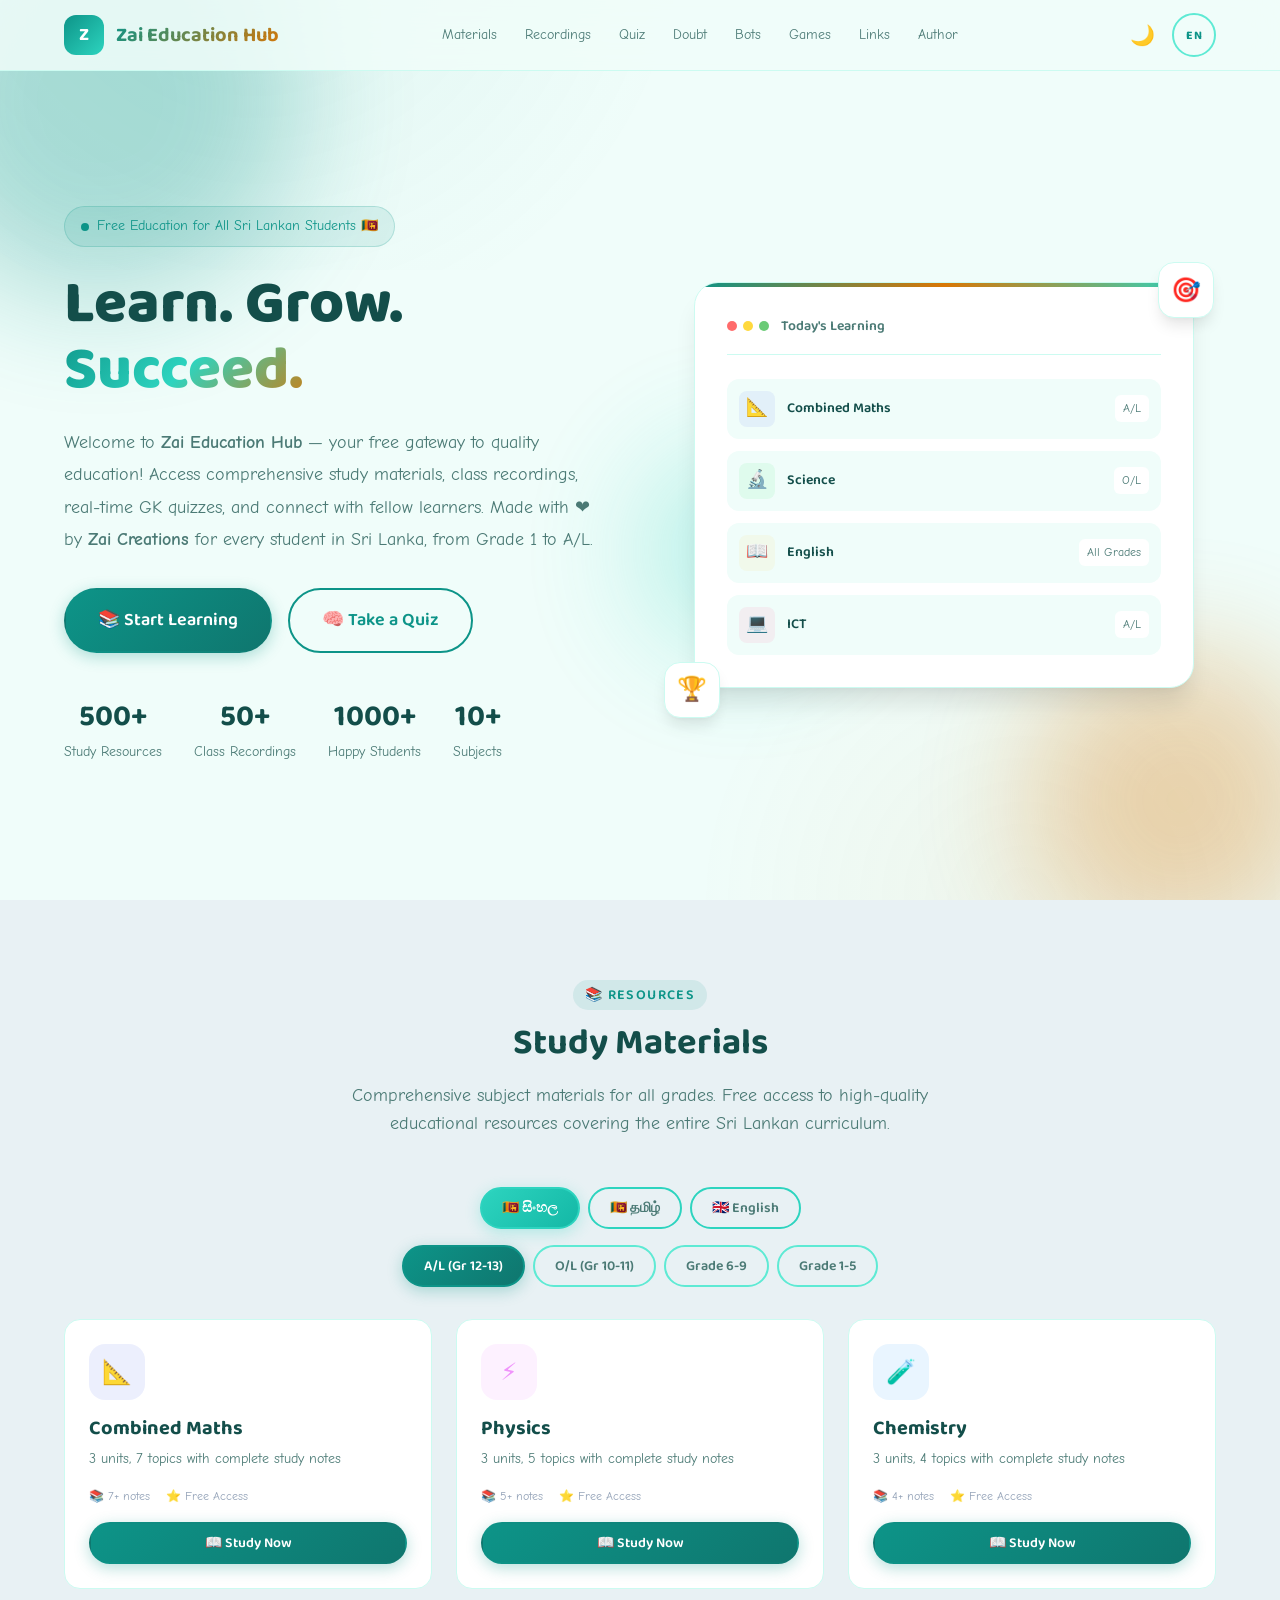
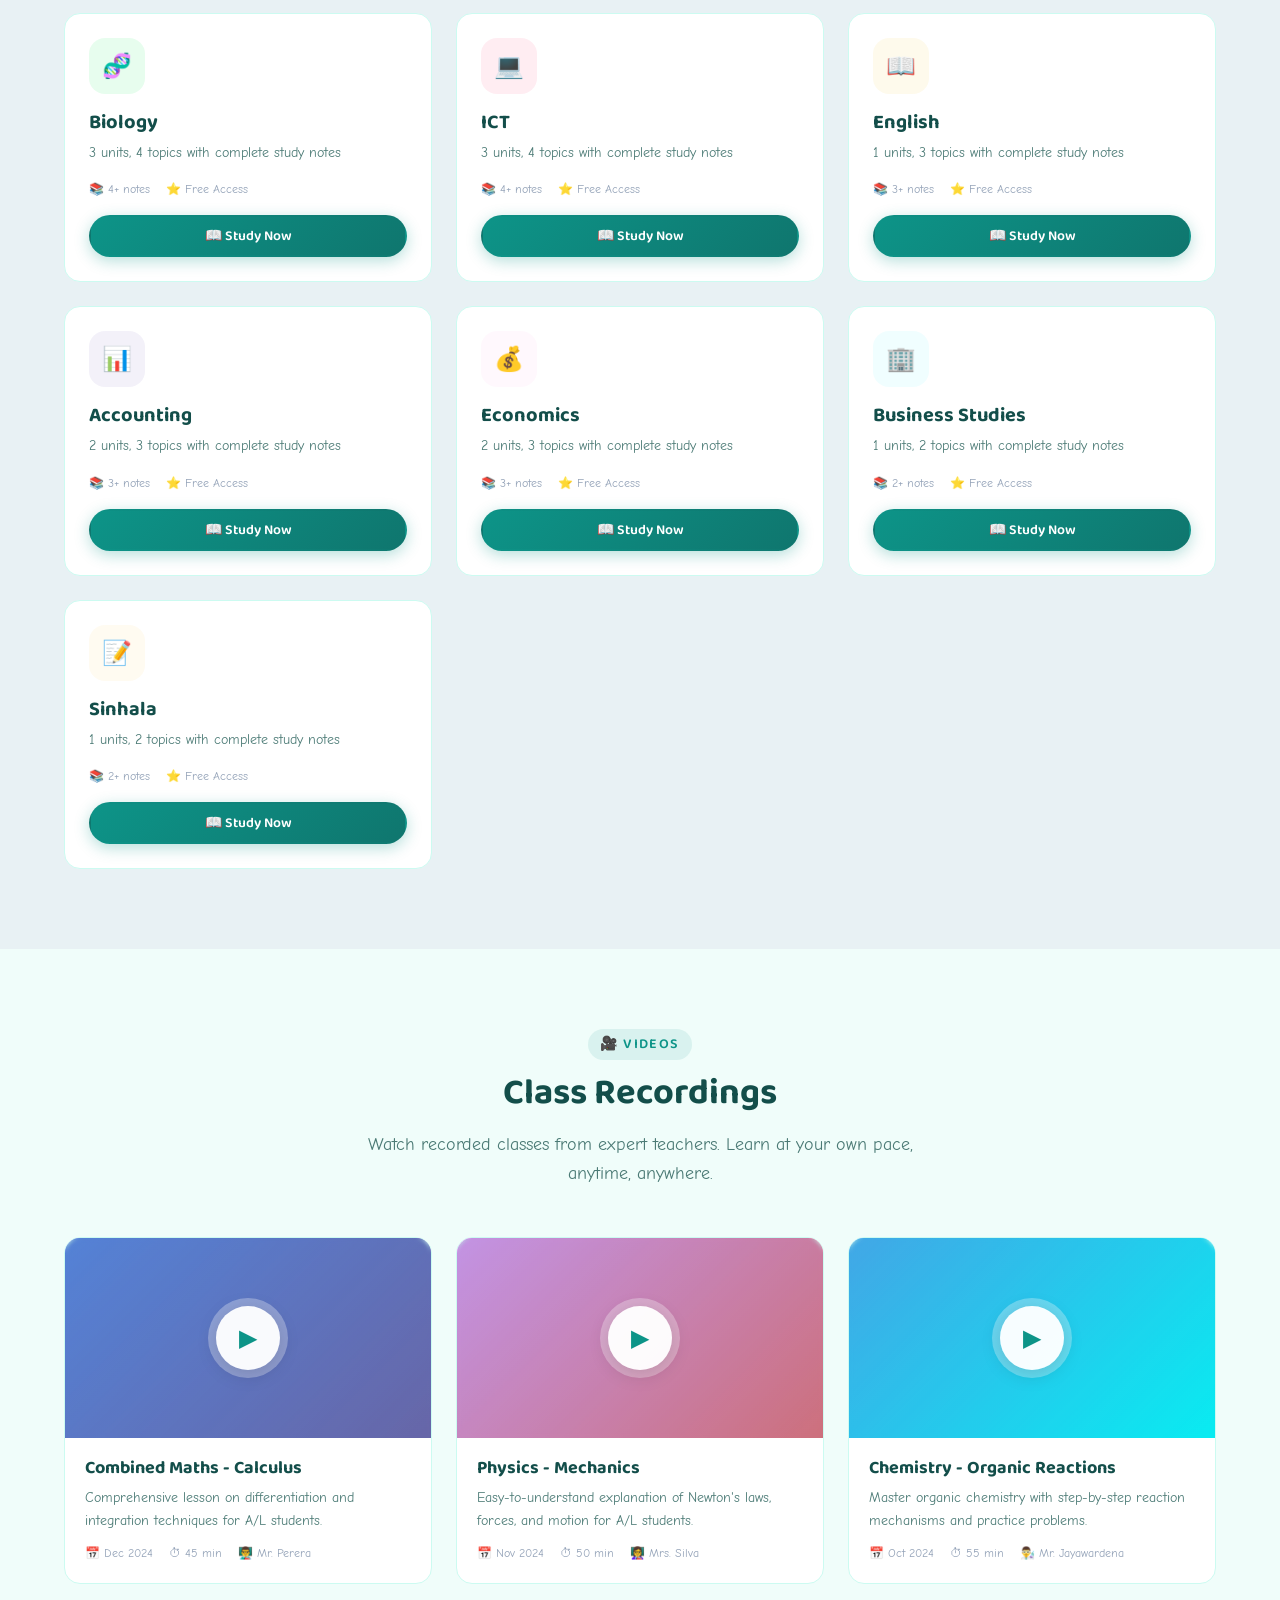
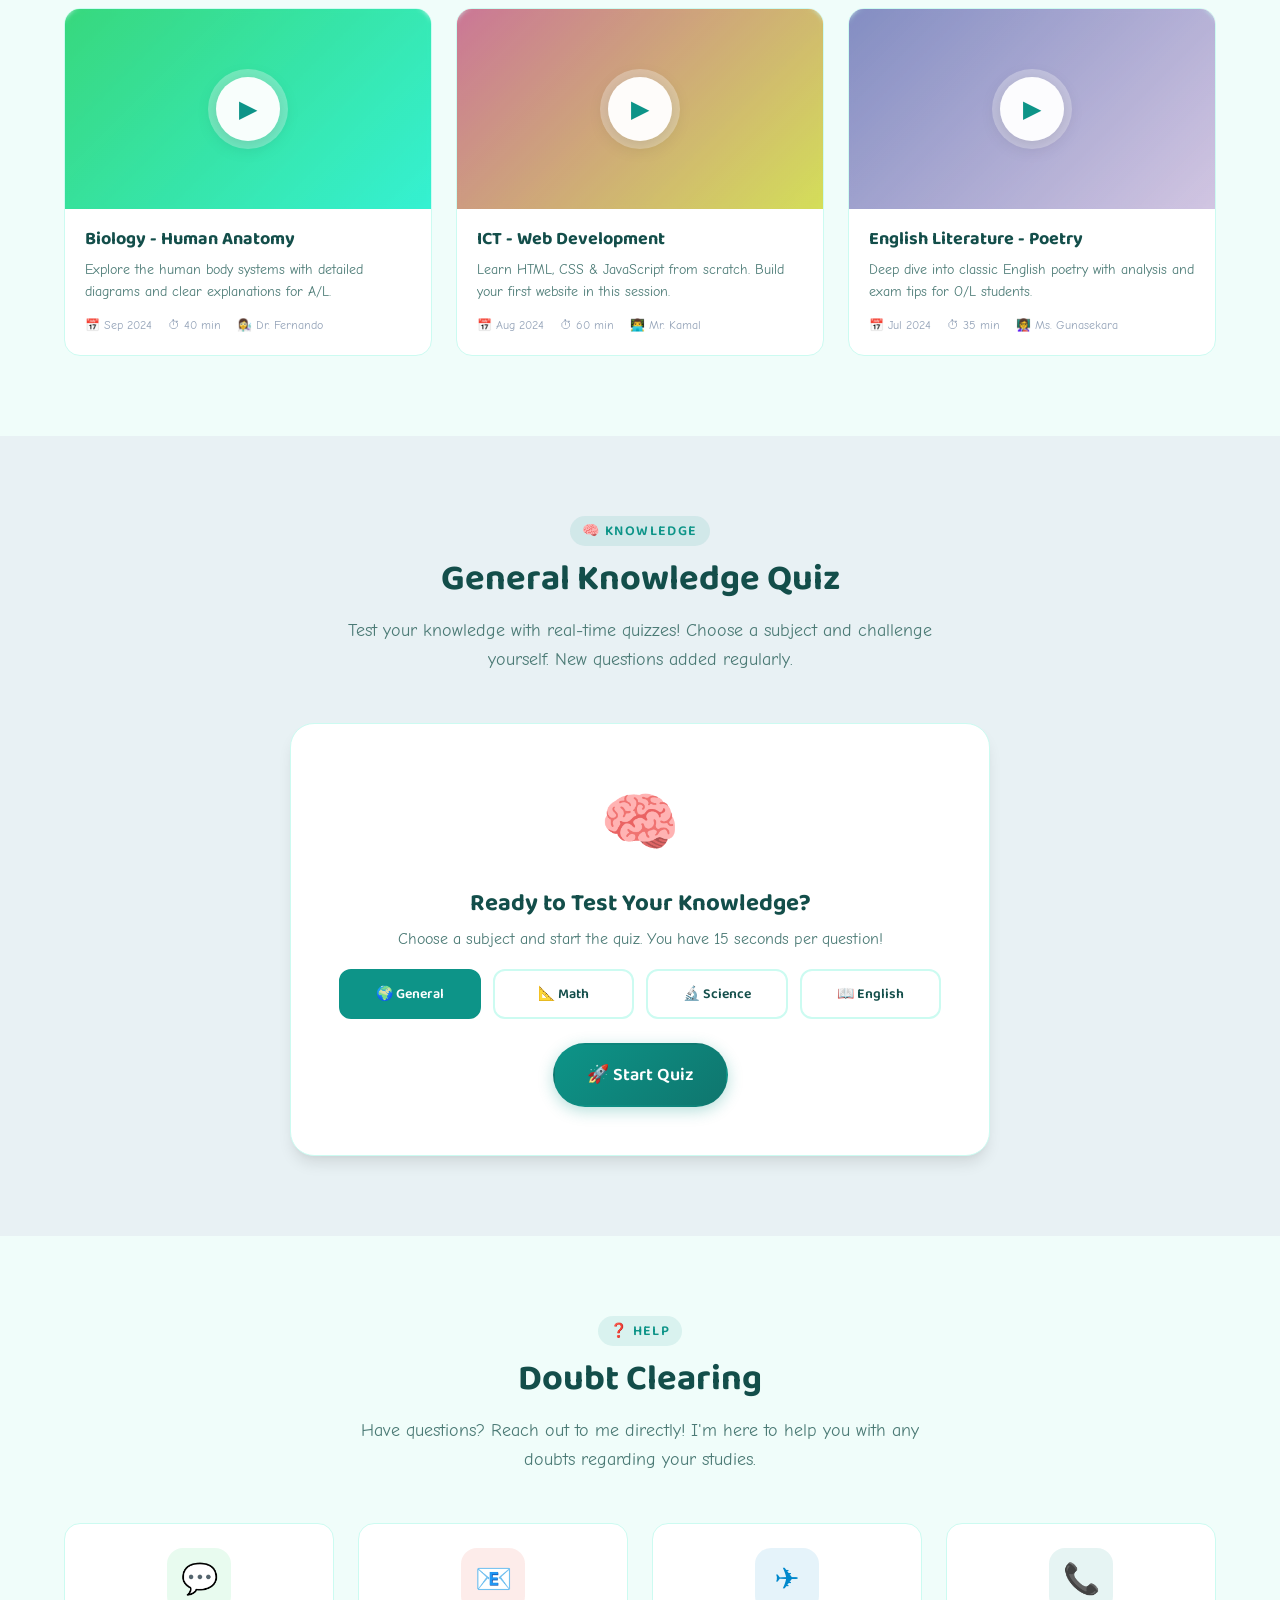
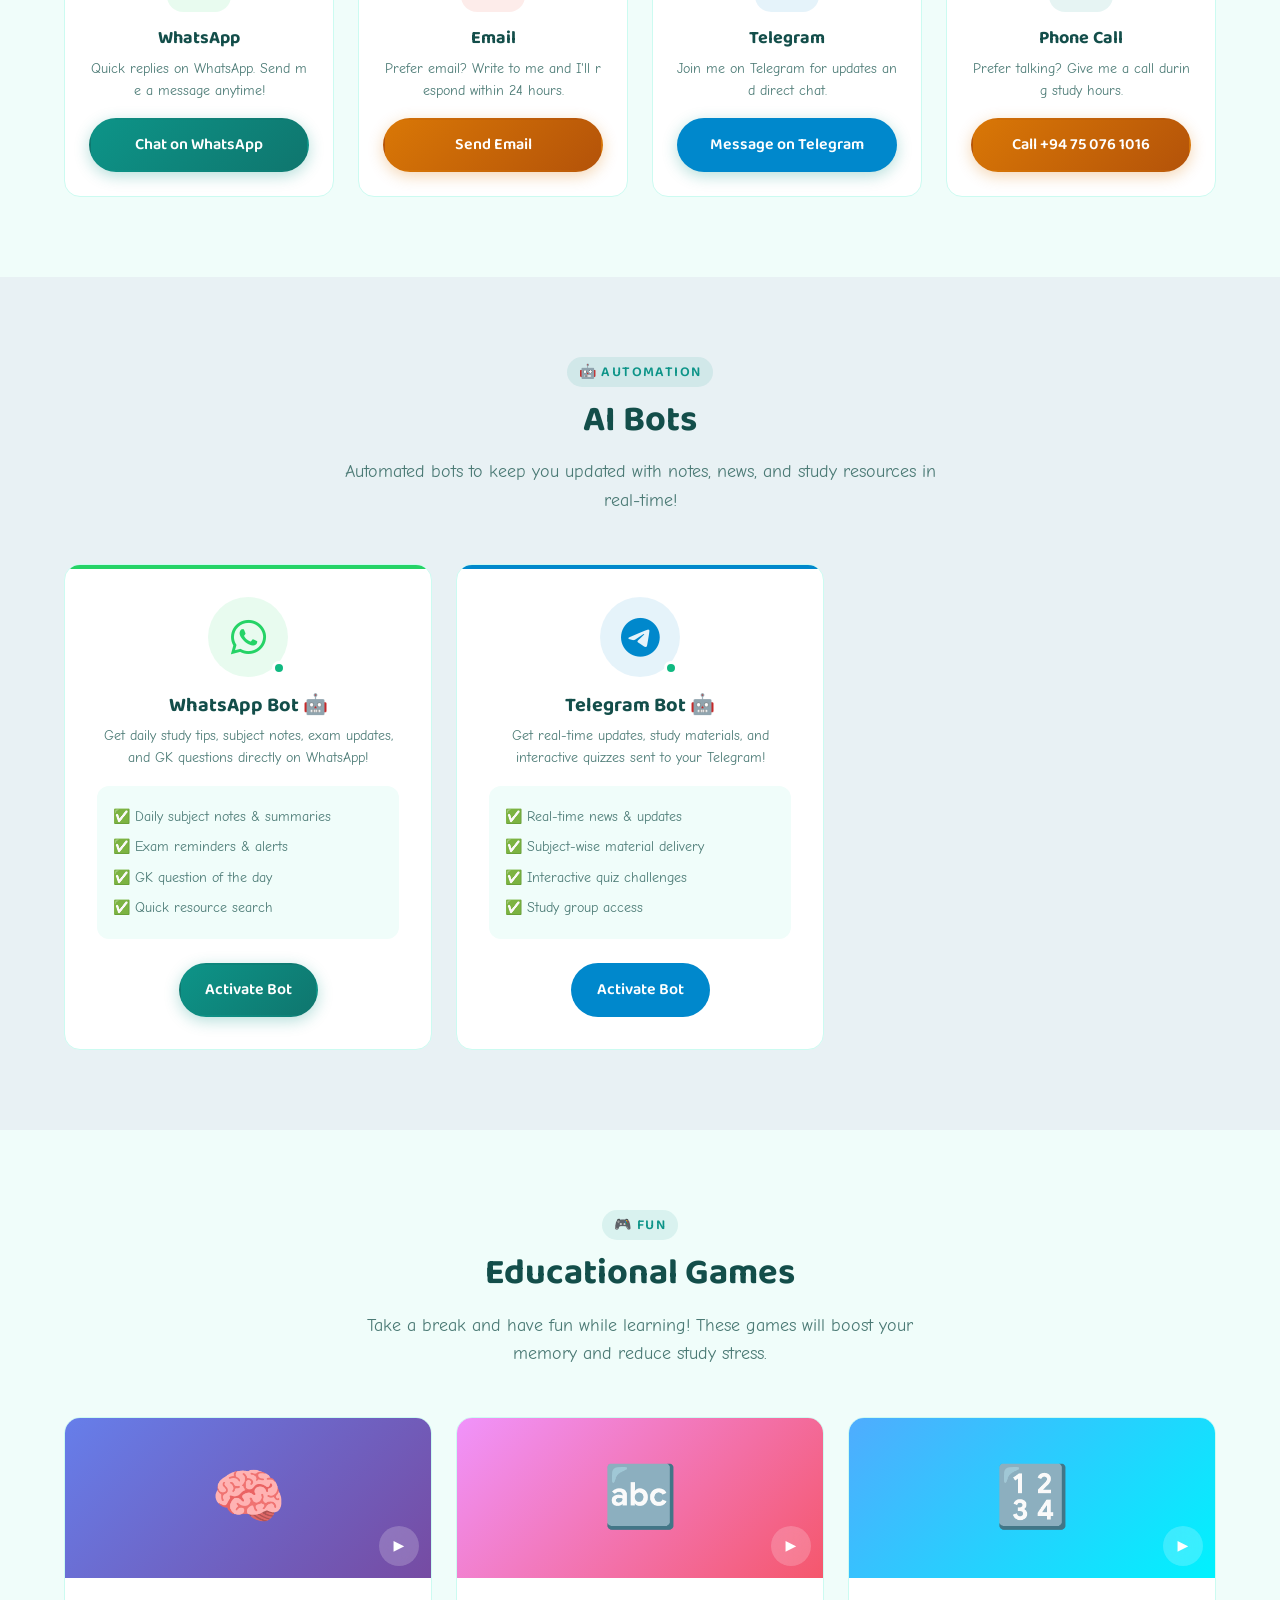
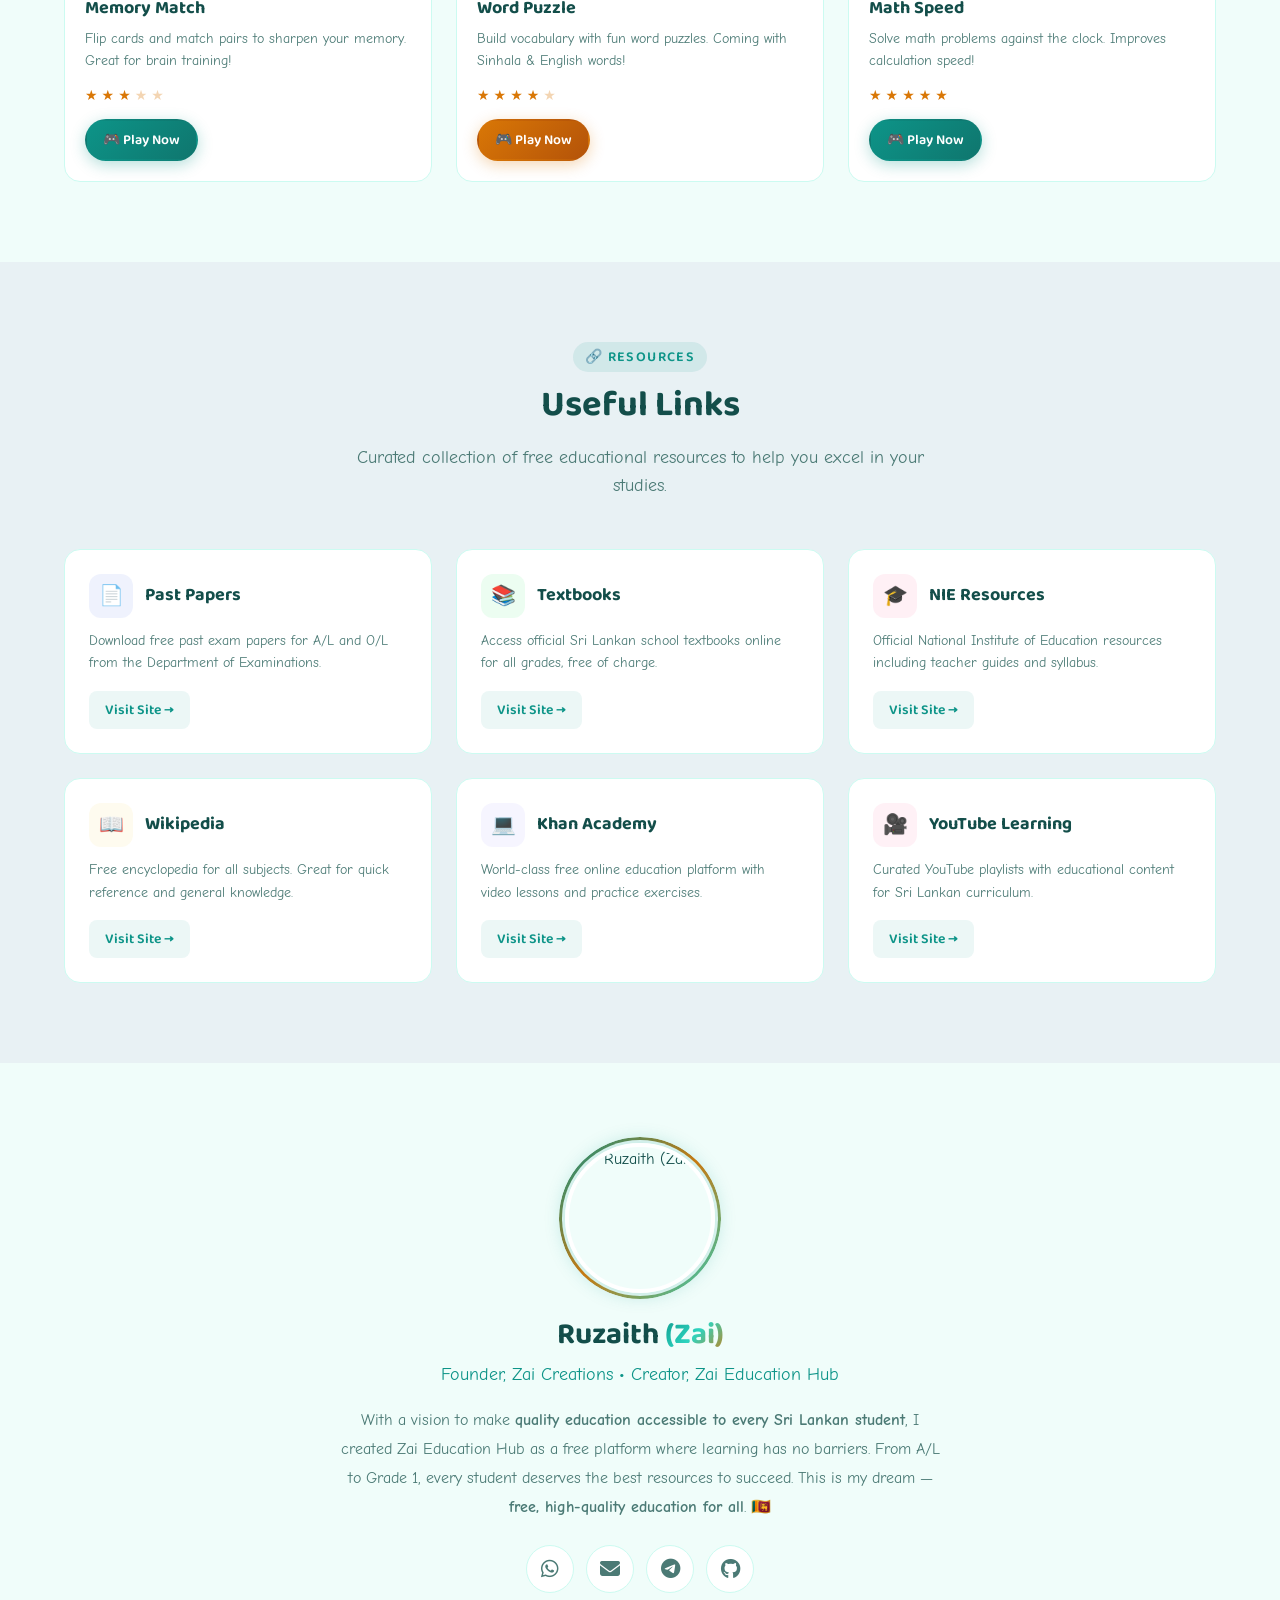
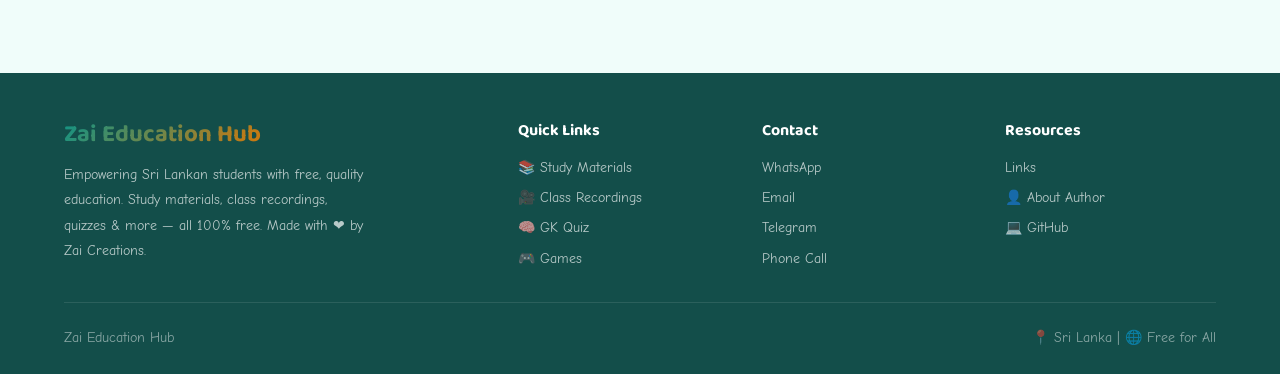
==== commit a99c5011: "🌐 Added medium filter (Sinhala/Tamil/English), author photo, complete content overhaul" ====
--- a/index.html
+++ b/index.html
@@ -229,6 +229,14 @@
         </div>
 
         <!-- Grade Tabs -->
+        <!-- Medium Filter Tabs -->
+        <div class="medium-tabs animate-on-scroll">
+            <button class="medium-tab active" data-medium="si">🇱🇰 සිංහල</button>
+            <button class="medium-tab" data-medium="ta">🇱🇰 தமிழ்</button>
+            <button class="medium-tab" data-medium="en">🇬🇧 English</button>
+        </div>
+
+        <!-- Grade Tabs -->
         <div class="grade-tabs animate-on-scroll">
             <button class="grade-tab active" data-grade="al" data-i18n="materials.tab.al">A/L (Gr 12-13)</button>
             <button class="grade-tab" data-grade="ol" data-i18n="materials.tab.ol">O/L (Gr 10-11)</button>
@@ -467,7 +475,7 @@
                 <div class="contact-card-icon">✈️</div>
                 <h3 data-i18n="doubt.telegram.title">Telegram</h3>
                 <p data-i18n="doubt.telegram.desc">Join me on Telegram for updates and direct chat.</p>
-                <a href="https://t.me/Zai2007_r" target="_blank" class="btn btn-primary" style="background: #0088CC;" data-i18n="doubt.telegram.btn">
+                <a href="https://t.me/zaieditsofficial" target="_blank" class="btn btn-primary" style="background: #0088CC;" data-i18n="doubt.telegram.btn">
                     <i class="fab fa-telegram"></i> Message on Telegram
                 </a>
             </div>
@@ -529,7 +537,7 @@
                     <div class="bot-feature" data-i18n="bots.telegram.f3">✅ Interactive quiz challenges</div>
                     <div class="bot-feature" data-i18n="bots.telegram.f4">✅ Study group access</div>
                 </div>
-                <a href="https://t.me/Zai2007_r" target="_blank" class="btn" style="background: #0088CC; color: white;" data-i18n="bots.telegram.btn">
+                <a href="https://t.me/zaieditsofficial" target="_blank" class="btn" style="background: #0088CC; color: white;" data-i18n="bots.telegram.btn">
                     <i class="fab fa-telegram"></i> Activate Bot
                 </a>
             </div>
@@ -712,7 +720,7 @@
         <div class="author-container animate-on-scroll-scale">
             <div class="author-avatar-frame">
                 <div class="author-avatar-ring"></div>
-                <div class="author-avatar">🌈</div>
+                <img src="https://raw.githubusercontent.com/zaieduhub/zaieduhub.github.io/main/assets/author-photo.png" alt="Ruzaith (Zai)" class="author-photo-img" loading="lazy">
             </div>
 
             <h2 class="author-name">Ruzaith <span class="gradient-text">(Zai)</span></h2>
@@ -732,7 +740,7 @@
                 <a href="mailto:ruzaith2007@gmail.com" class="author-social-link" title="Email">
                     <i class="fas fa-envelope"></i>
                 </a>
-                <a href="https://t.me/Zai2007_r" target="_blank" class="author-social-link" title="Telegram">
+                <a href="https://t.me/zaieditsofficial" target="_blank" class="author-social-link" title="Telegram">
                     <i class="fab fa-telegram"></i>
                 </a>
                 <a href="https://github.com/zaieduhub" target="_blank" class="author-social-link" title="GitHub">
@@ -773,7 +781,7 @@
                 <div class="footer-links">
                     <a href="https://wa.me/94750761016" class="footer-link" data-i18n="doubt.whatsapp.title">💬 WhatsApp</a>
                     <a href="mailto:ruzaith2007@gmail.com" class="footer-link" data-i18n="doubt.email.title">📧 Email</a>
-                    <a href="https://t.me/Zai2007_r" class="footer-link" data-i18n="doubt.telegram.title">✈️ Telegram</a>
+                    <a href="https://t.me/zaieditsofficial" class="footer-link" data-i18n="doubt.telegram.title">✈️ Telegram</a>
                     <a href="tel:+94750761016" class="footer-link" data-i18n="doubt.phone.title">📞 Phone</a>
                 </div>
             </div>
--- a/css/style.css
+++ b/css/style.css
@@ -575,7 +575,7 @@
 .lang-dropdown {
   position: absolute;
   top: calc(100% + 8px);
-  right: 80px;
+  right: 0;
   background: var(--color-surface);
   border: 1px solid var(--color-border-light);
   border-radius: var(--radius-lg);
@@ -650,7 +650,11 @@
 /* Mobile responsive for lang dropdown */
 @media (max-width: 768px) {
   .lang-dropdown {
-    right: 130px;
+    right: 52px;
+  }
+  
+  .lang-dropdown::before {
+    right: 24px;
   }
 }
 
@@ -1131,6 +1135,41 @@
   box-shadow: 0 4px 15px var(--color-primary-glow);
 }
 
+/* Medium Tabs (Sinhala/Tamil/English) */
+.medium-tabs {
+  display: flex;
+  flex-wrap: wrap;
+  justify-content: center;
+  gap: var(--space-2);
+  margin-bottom: var(--space-4);
+}
+
+.medium-tab {
+  padding: var(--space-2) var(--space-5);
+  font-family: var(--font-heading);
+  font-size: var(--text-sm);
+  font-weight: 600;
+  border: 2px solid var(--color-secondary);
+  border-radius: var(--radius-full);
+  background: transparent;
+  color: var(--color-foreground-secondary);
+  cursor: pointer;
+  transition: all var(--transition-base);
+}
+
+.medium-tab:hover {
+  border-color: var(--color-secondary);
+  color: var(--color-secondary);
+  background: rgba(45, 212, 191, 0.05);
+}
+
+.medium-tab.active {
+  background: linear-gradient(135deg, var(--color-secondary), var(--color-secondary-dark));
+  border-color: var(--color-secondary);
+  color: white;
+  box-shadow: 0 4px 15px rgba(45, 212, 191, 0.3);
+}
+
 /* ----- Class Recordings Section ----- */
 .recordings-grid {
   display: grid;
@@ -1843,6 +1882,18 @@
   width: 150px;
   height: 150px;
   margin: 0 auto var(--space-6);
+}
+
+.author-photo-img {
+  width: 150px;
+  height: 150px;
+  border-radius: 50%;
+  object-fit: cover;
+  position: relative;
+  z-index: 2;
+  animation: avatarFloat 6s ease-in-out infinite;
+  border: 4px solid var(--color-surface);
+  box-shadow: 0 0 20px var(--color-primary-glow);
 }
 
 .author-avatar {
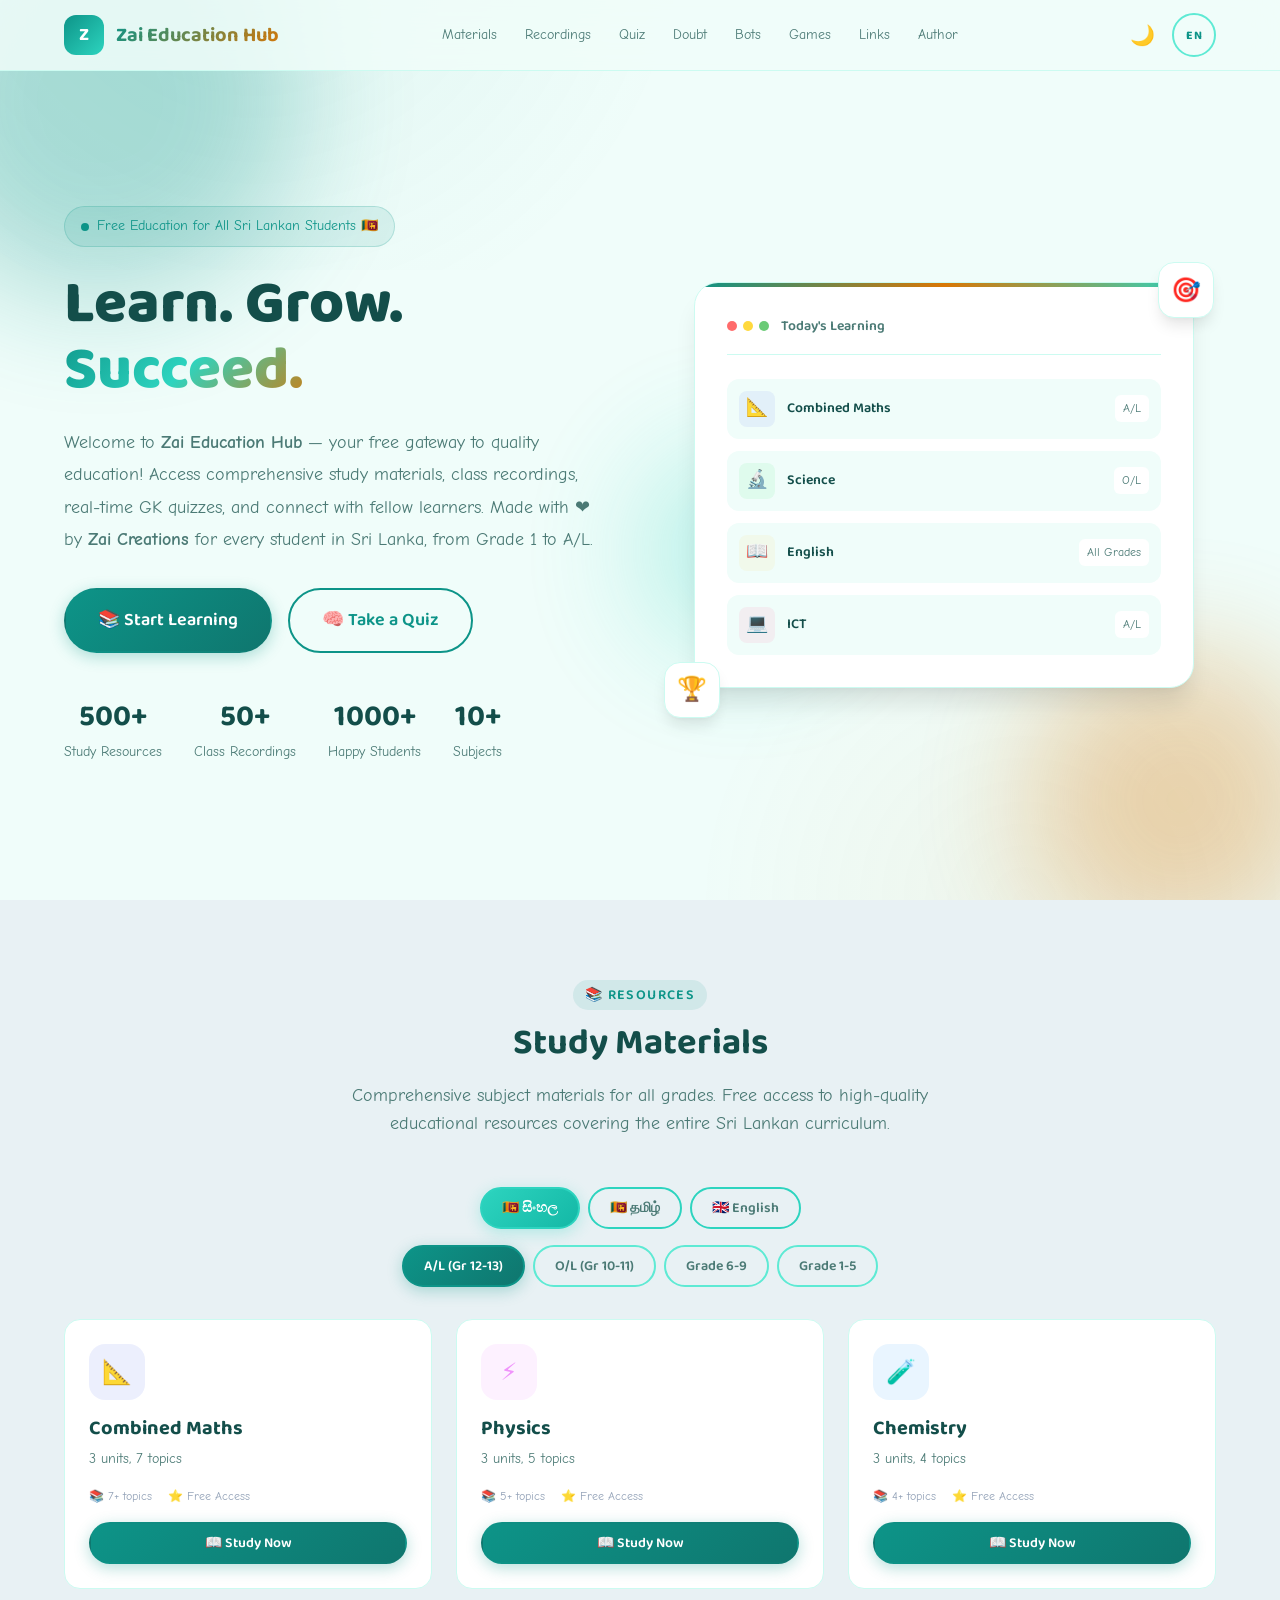
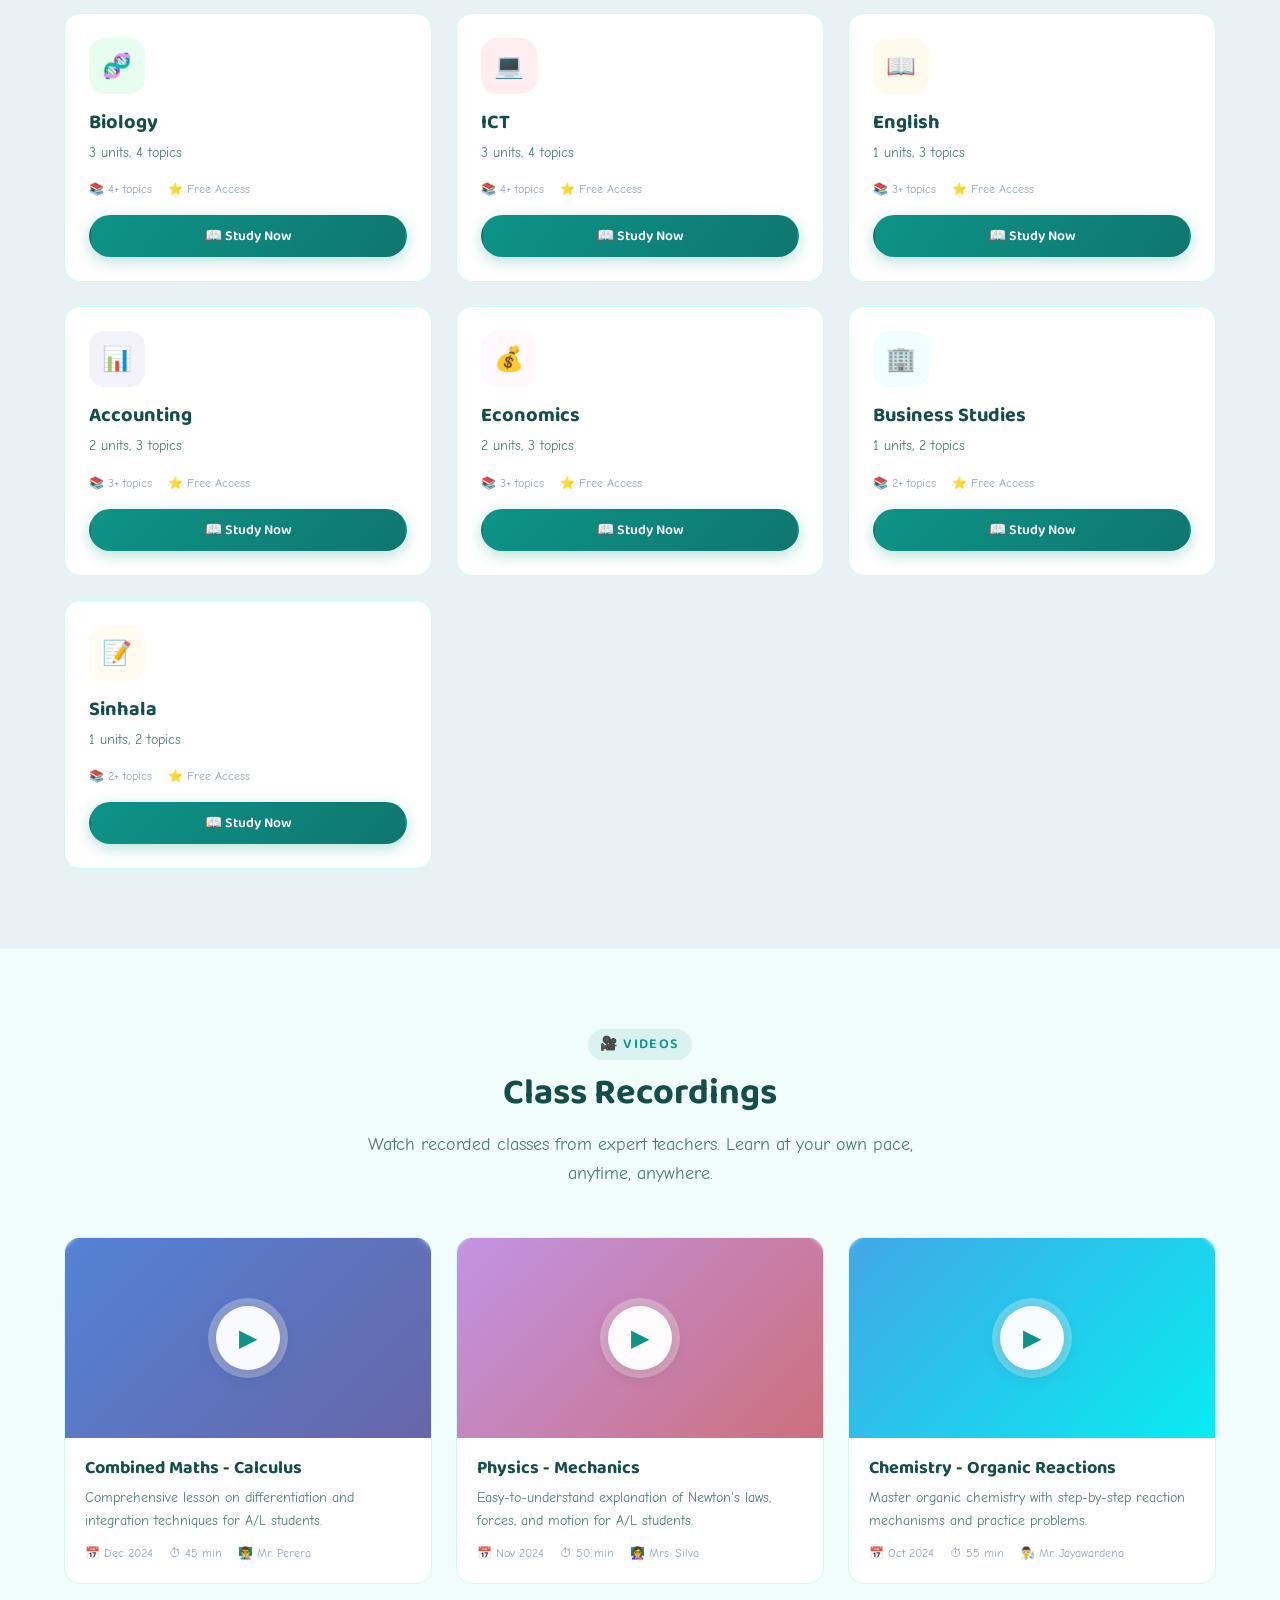
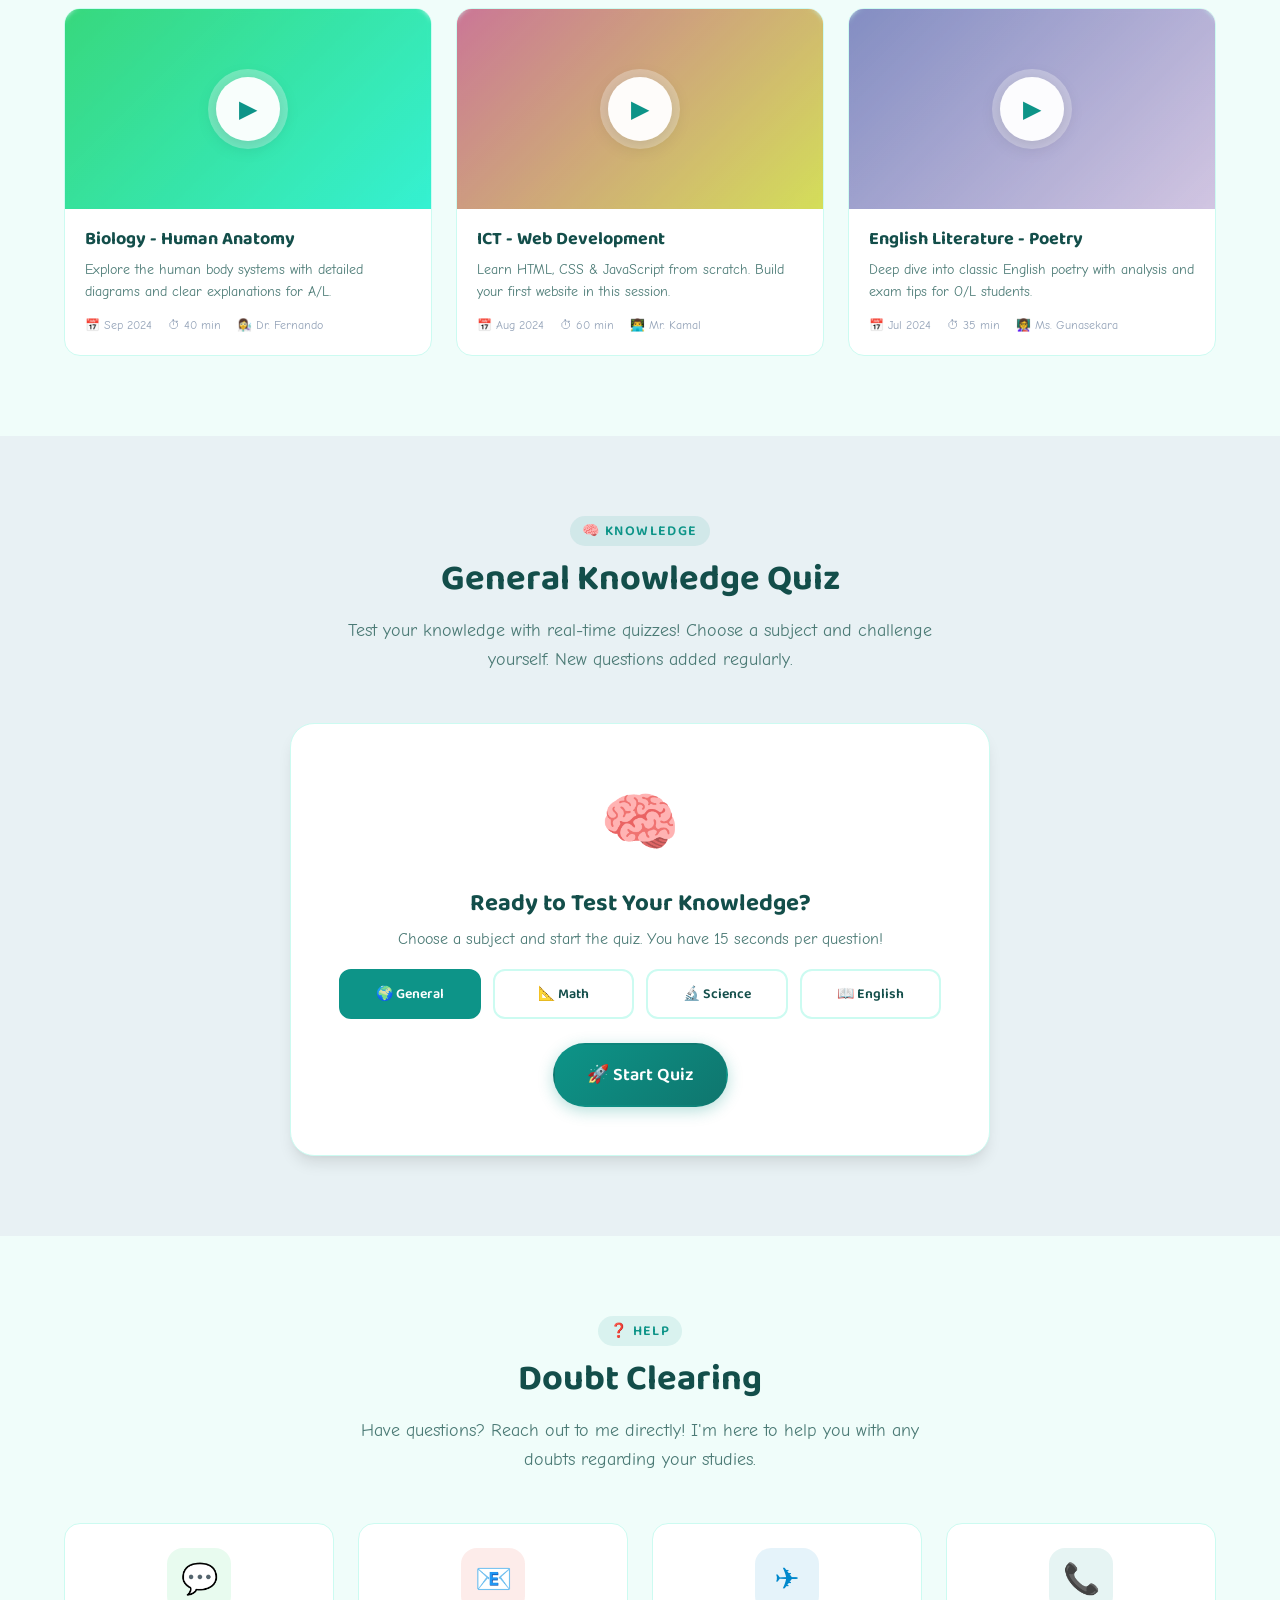
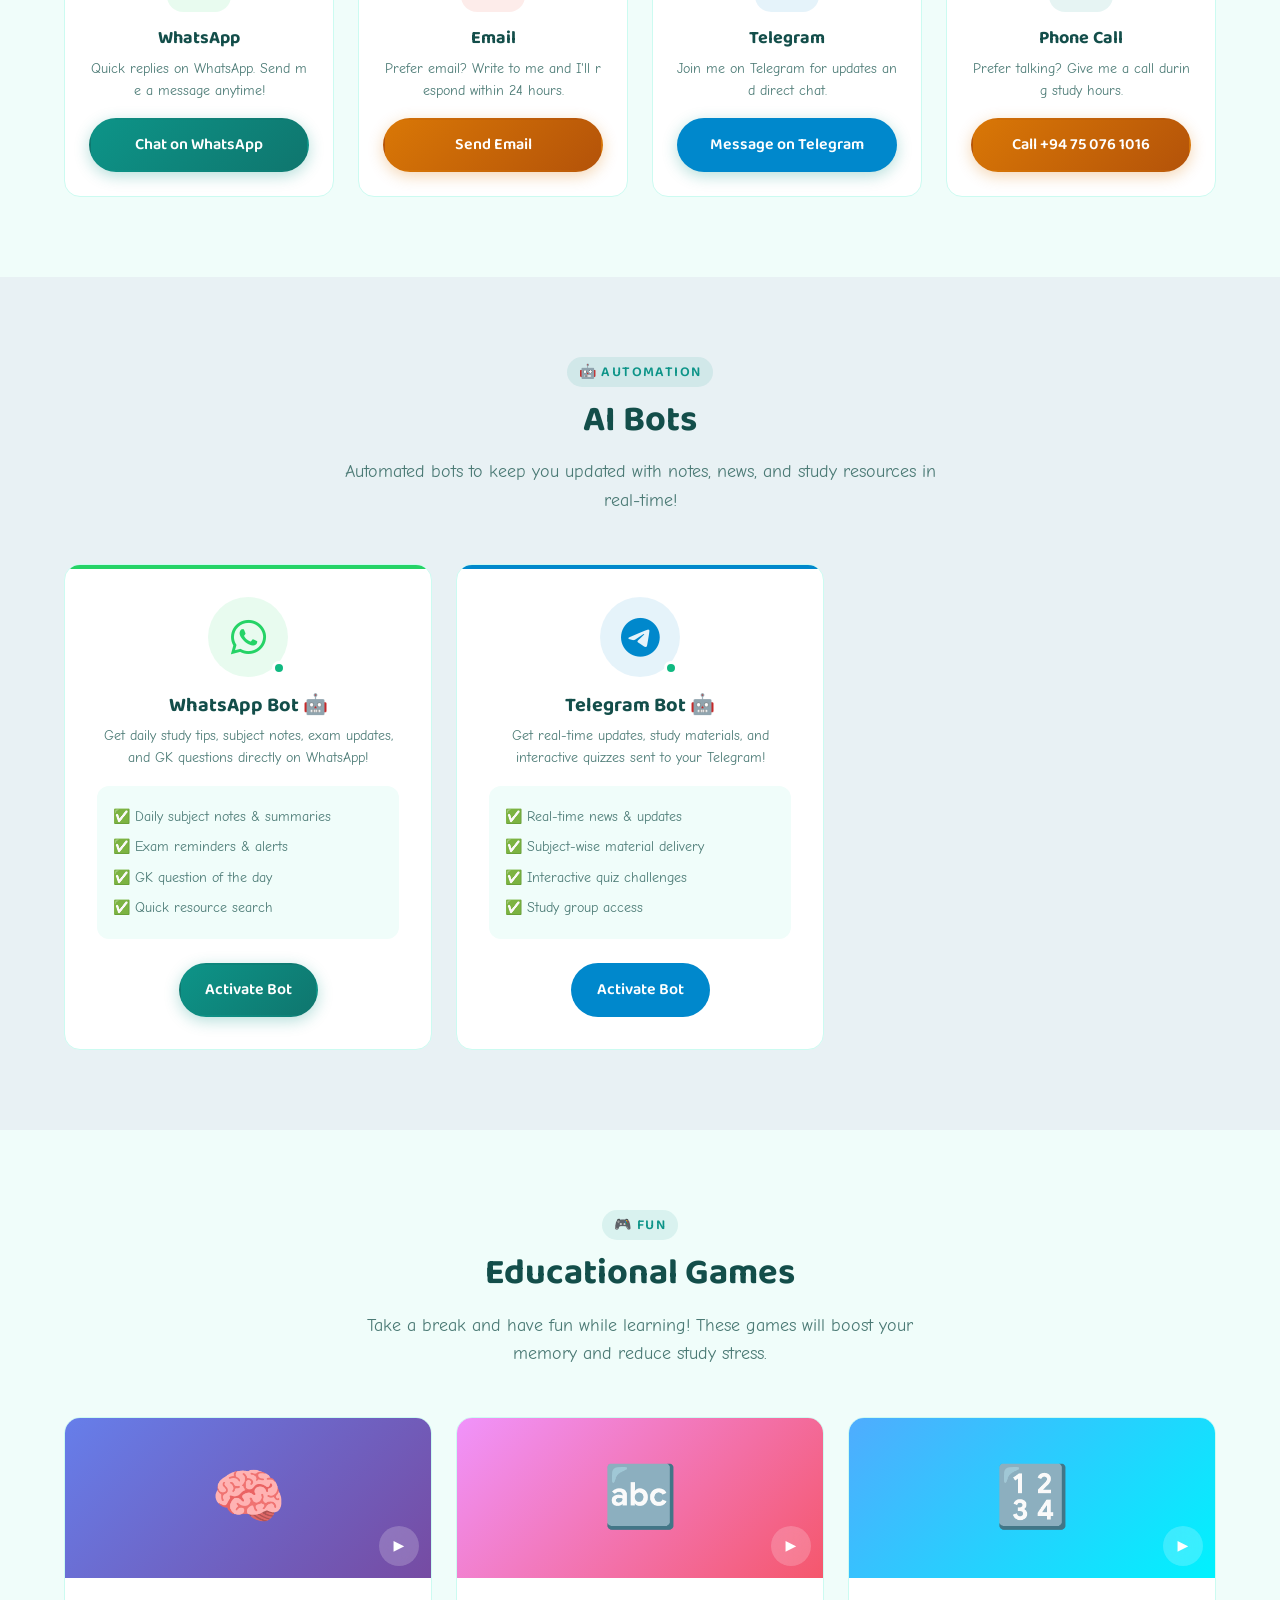
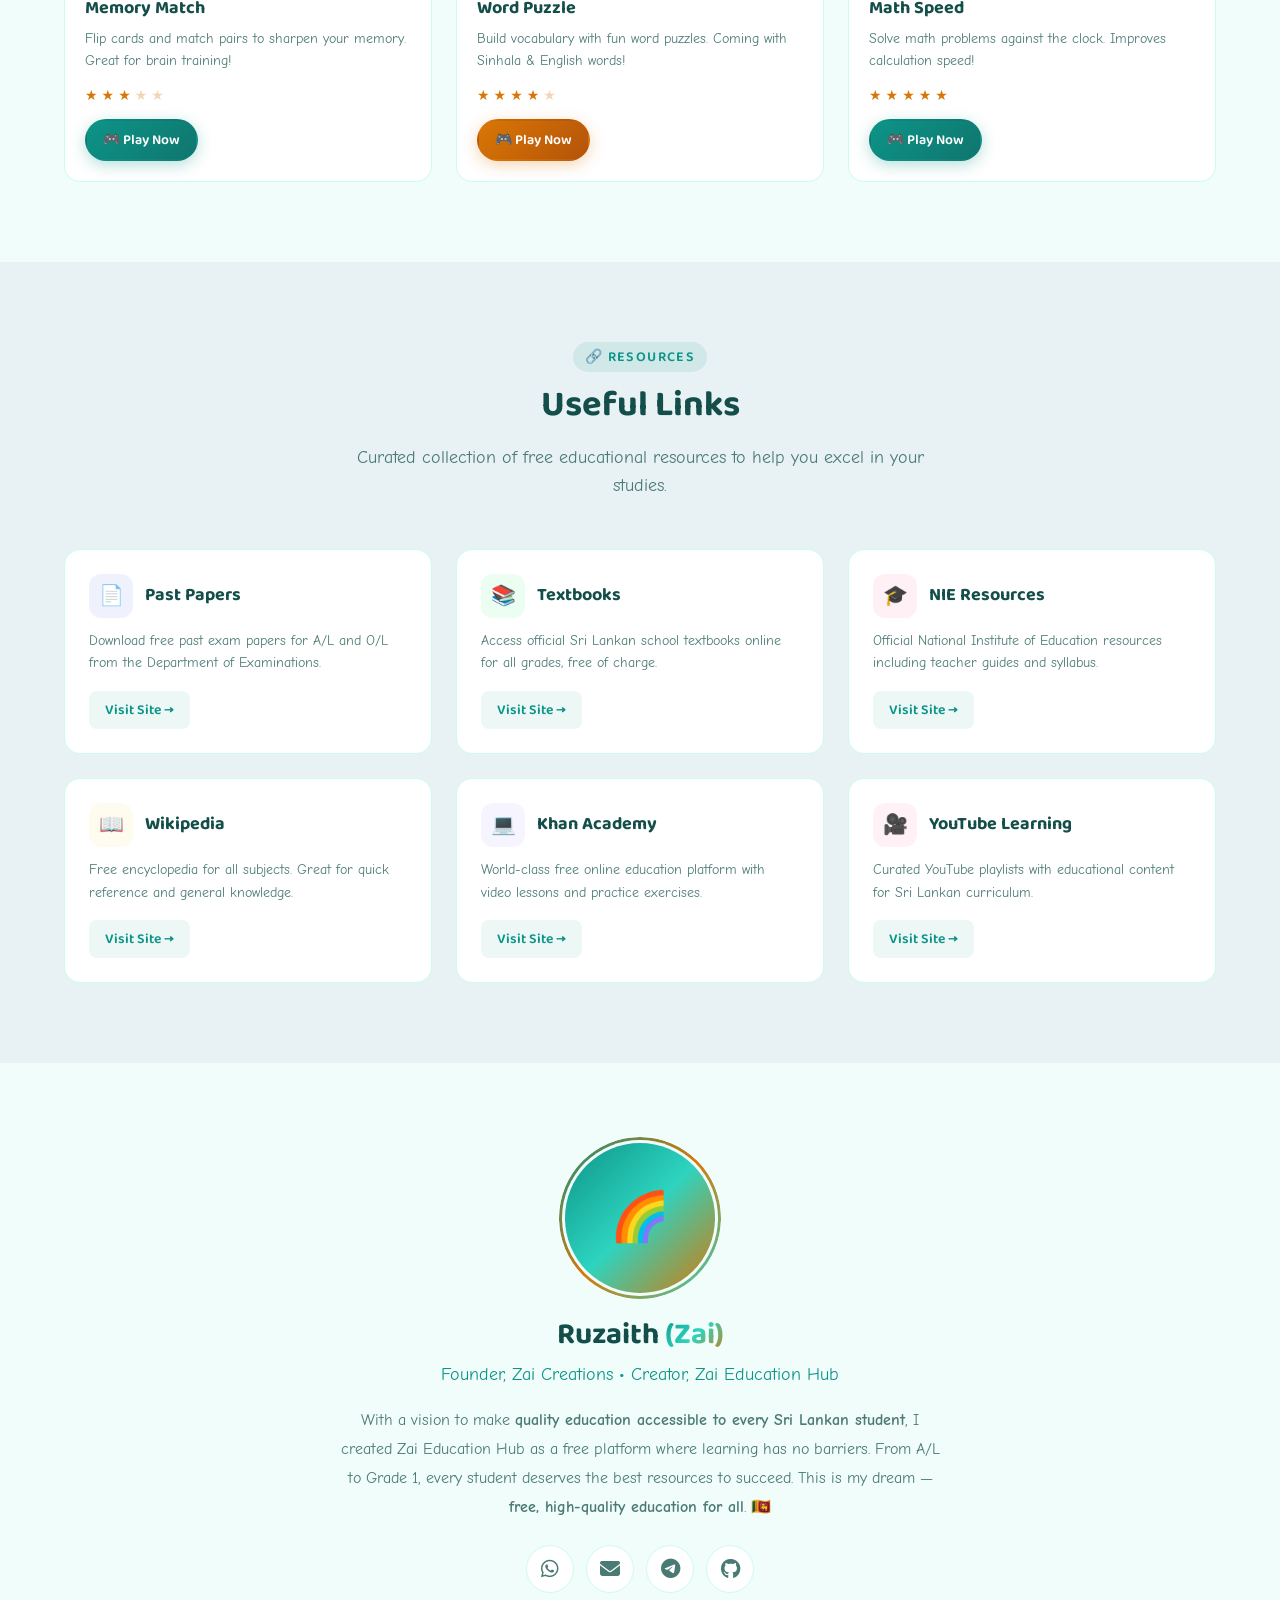
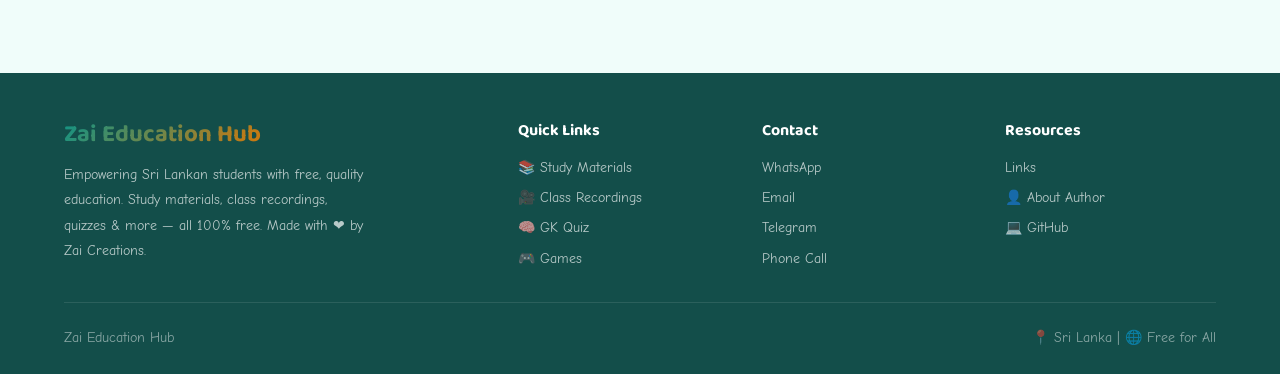
==== commit 2787a593: "🐛 Fixed medium filter to actually filter content + added image fallback" ====
--- a/index.html
+++ b/index.html
@@ -720,7 +720,8 @@
         <div class="author-container animate-on-scroll-scale">
             <div class="author-avatar-frame">
                 <div class="author-avatar-ring"></div>
-                <img src="https://raw.githubusercontent.com/zaieduhub/zaieduhub.github.io/main/assets/author-photo.png" alt="Ruzaith (Zai)" class="author-photo-img" loading="lazy">
+                <img src="https://raw.githubusercontent.com/zaieduhub/zaieduhub.github.io/main/assets/author-photo.png" alt="Ruzaith (Zai)" class="author-photo-img" loading="lazy" onerror="this.style.display='none'; this.nextElementSibling.style.display='flex';">
+            <div class="author-avatar" style="display:none;">🌈</div>
             </div>
 
             <h2 class="author-name">Ruzaith <span class="gradient-text">(Zai)</span></h2>
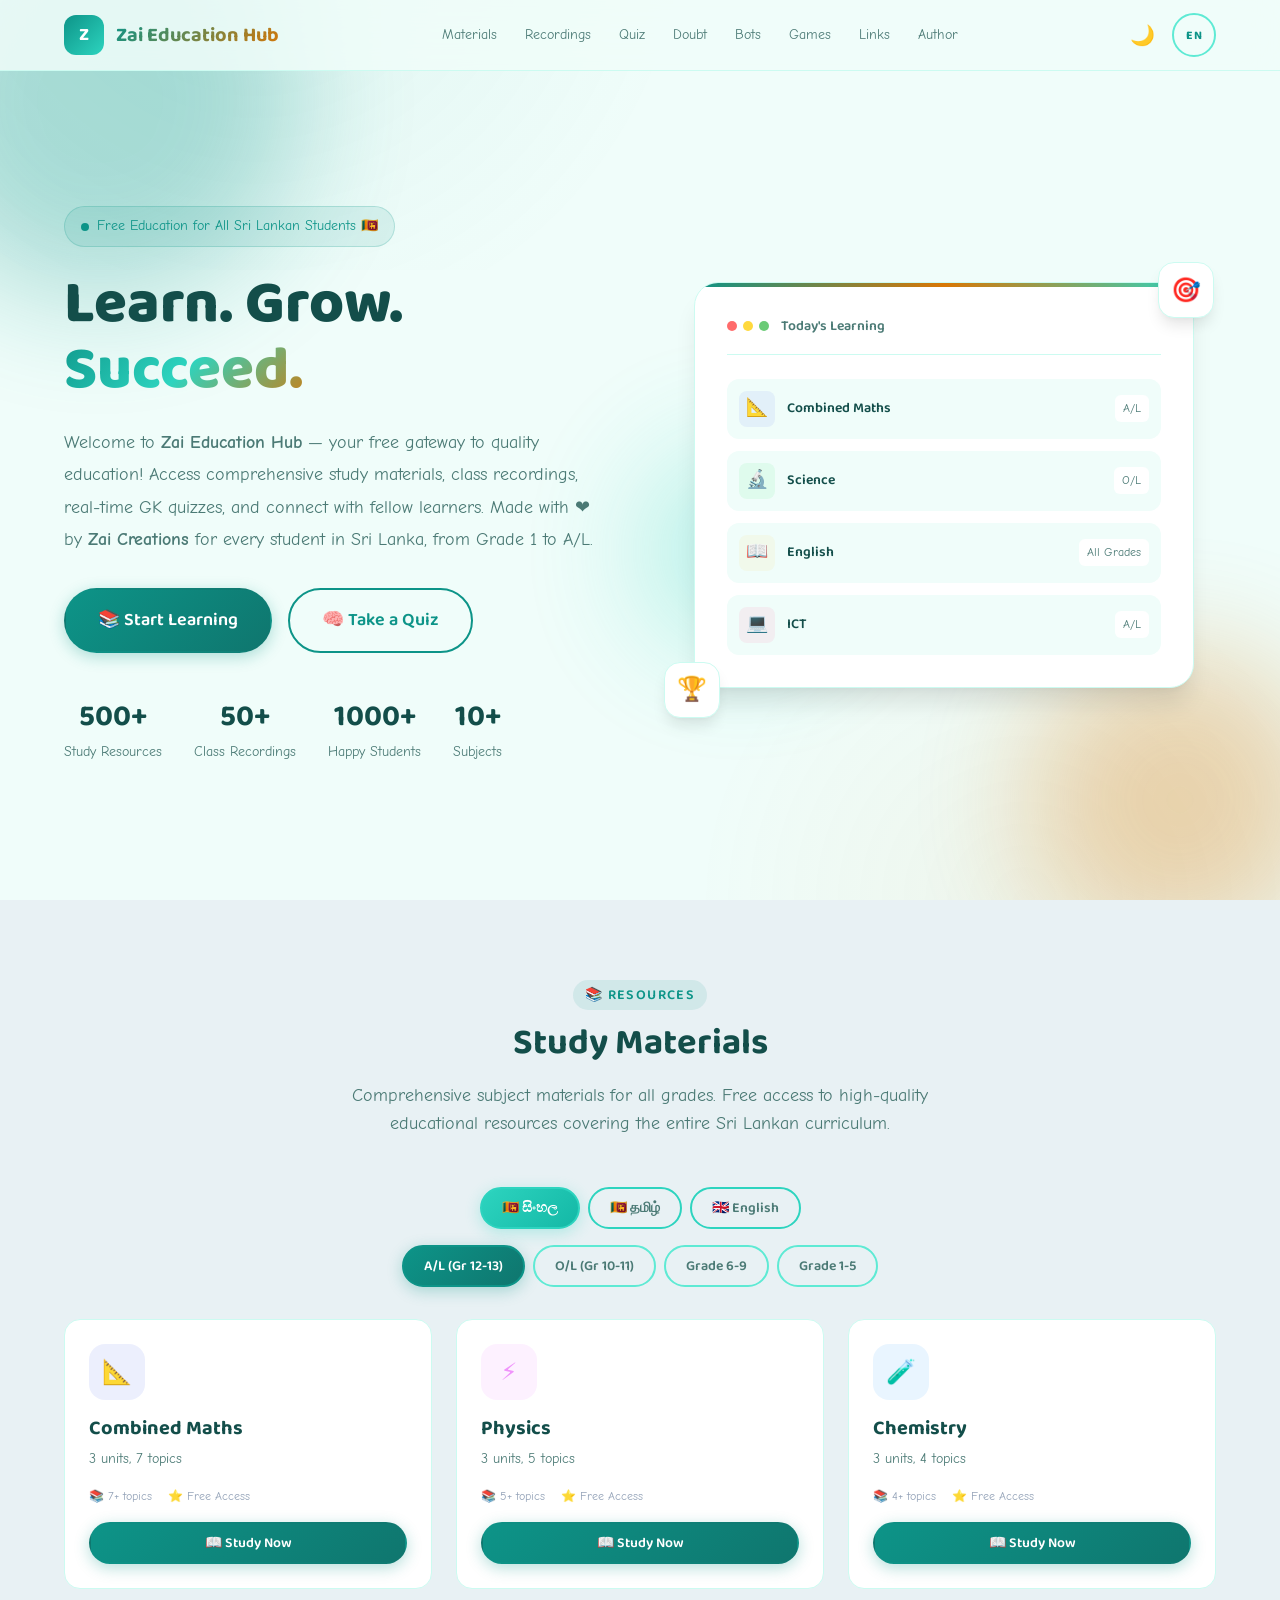
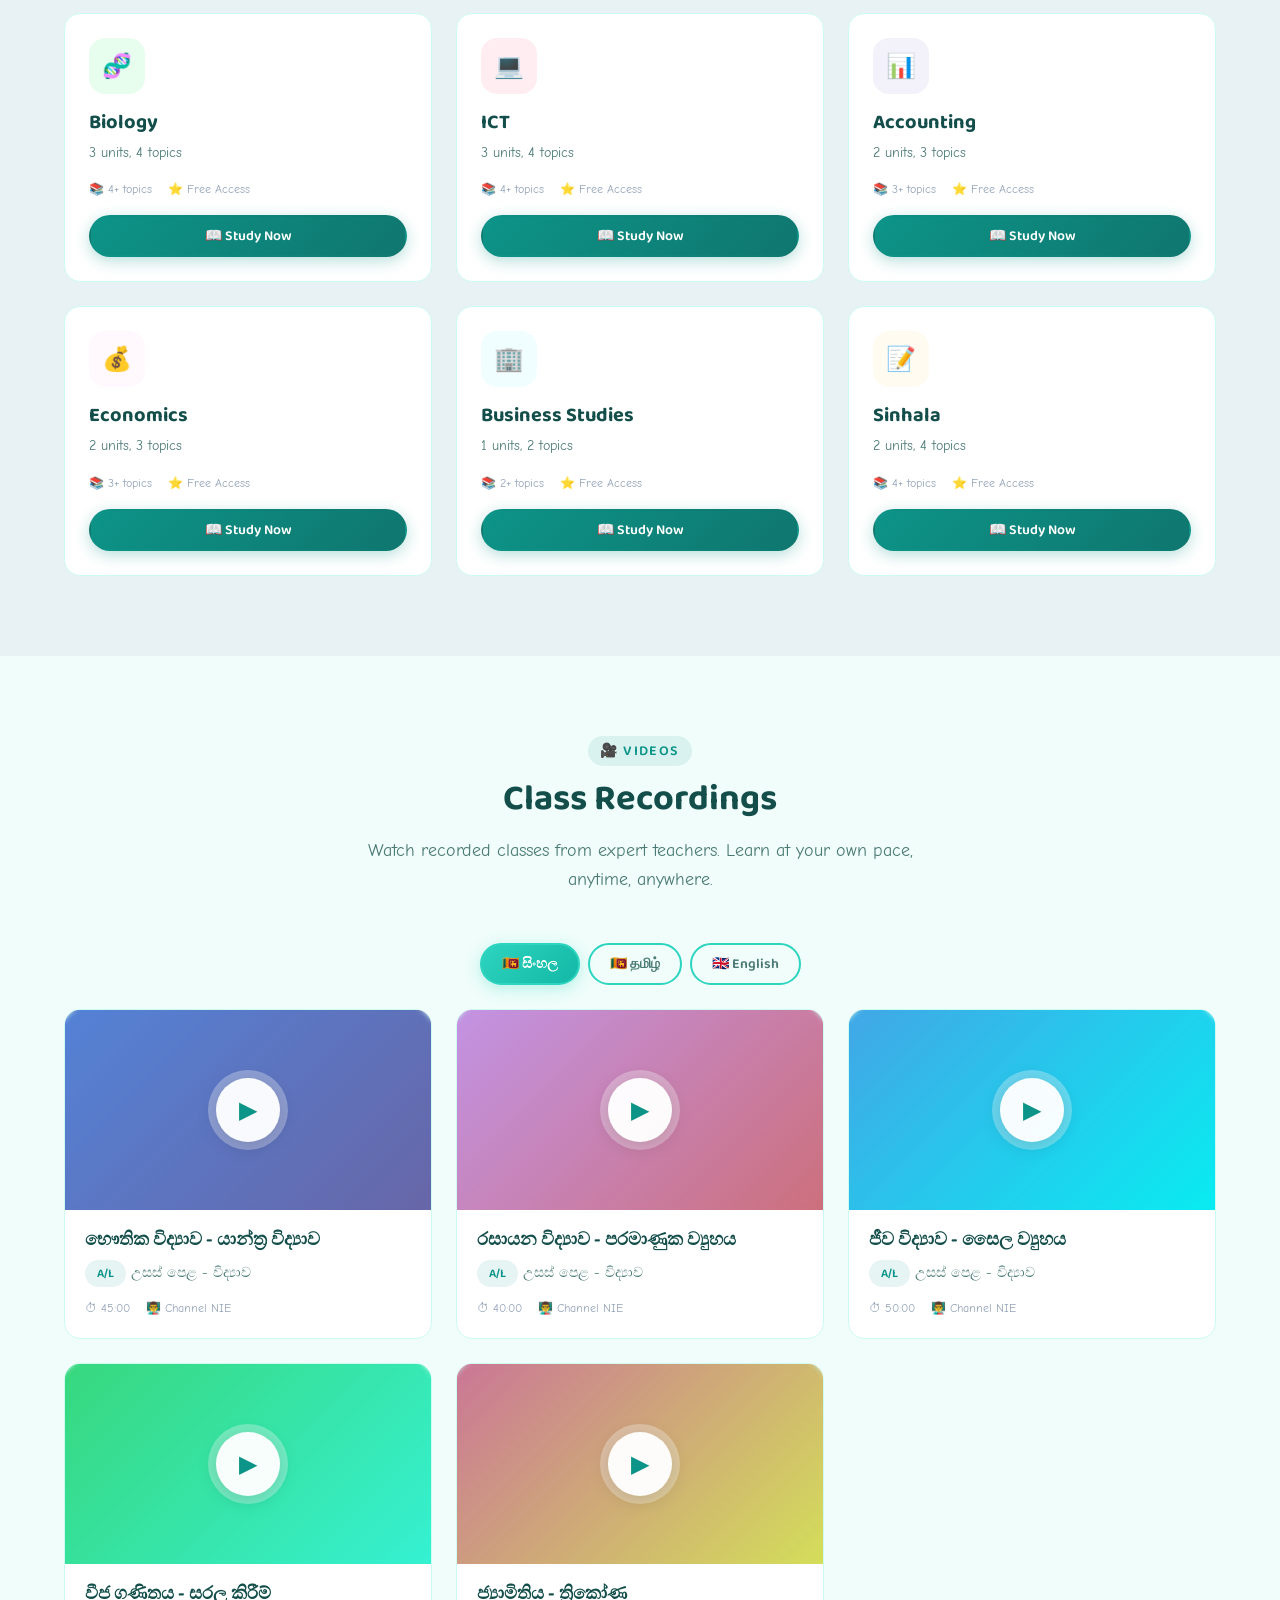
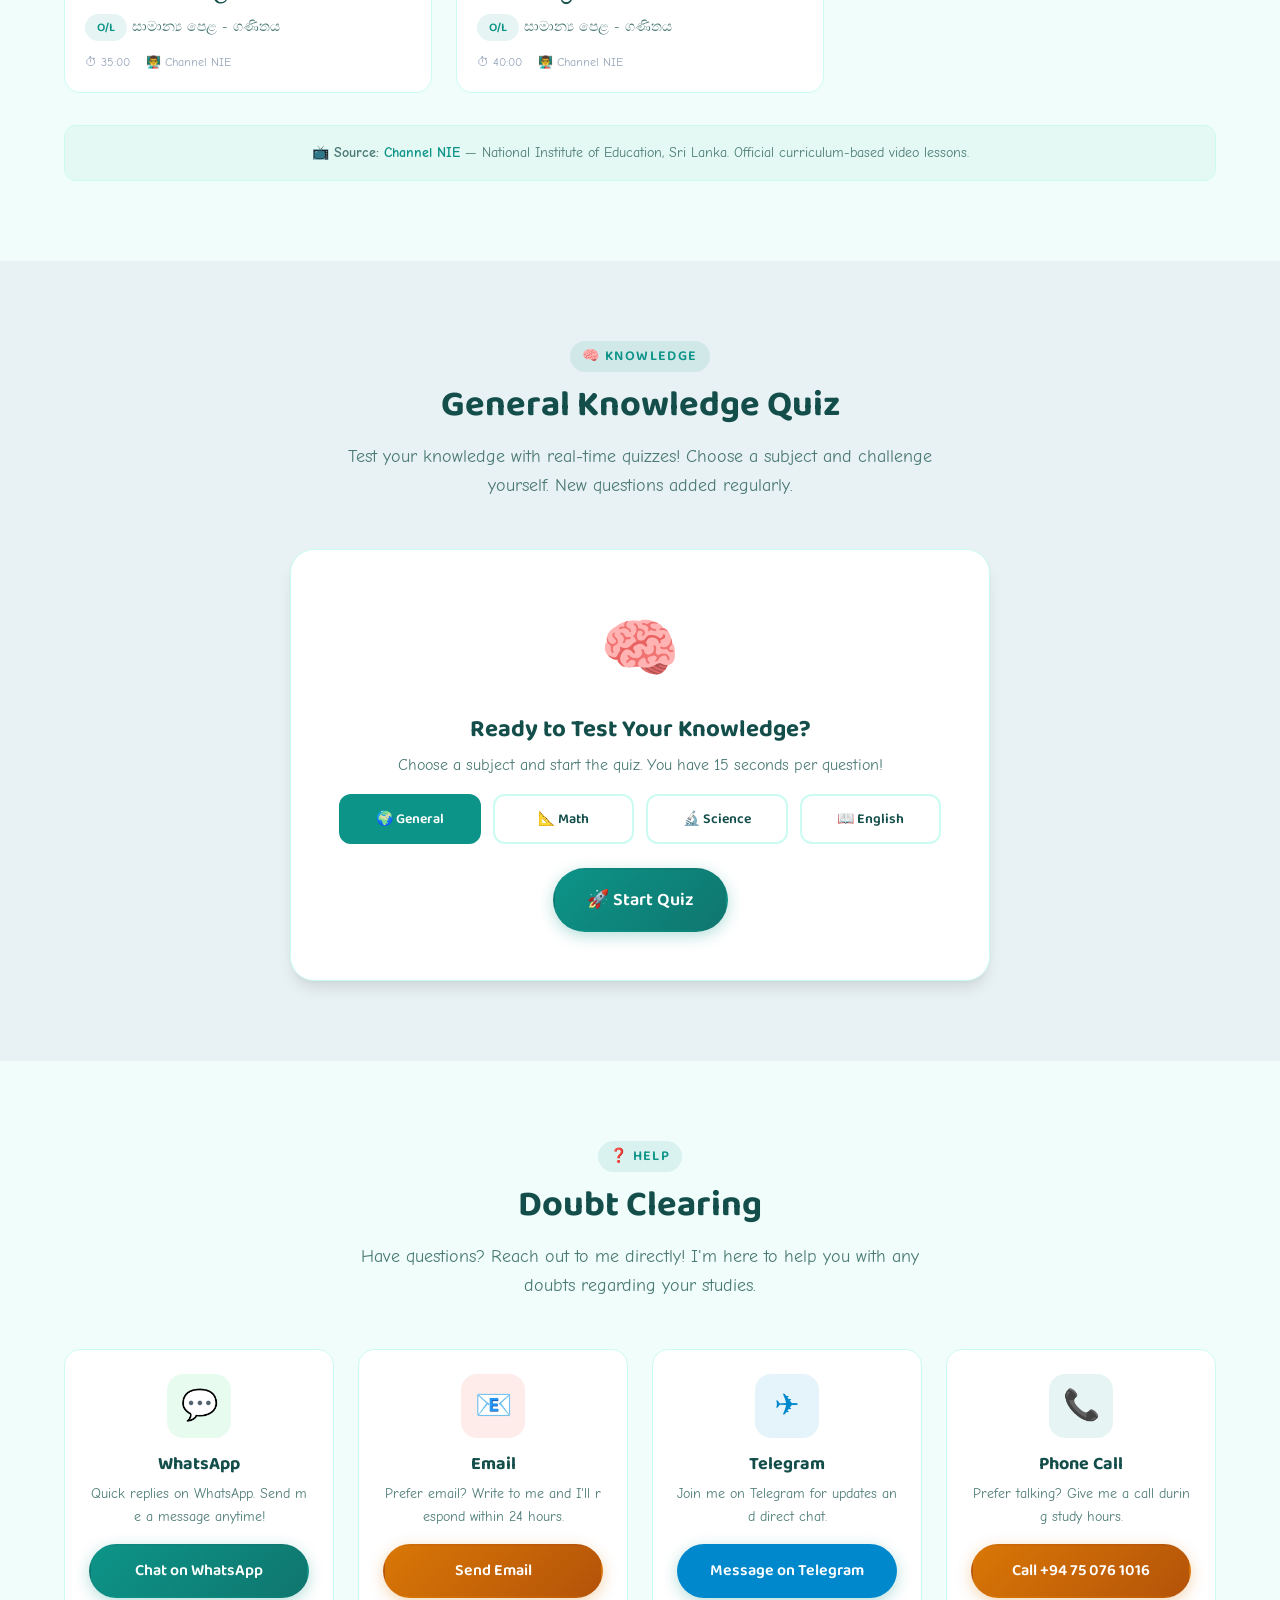
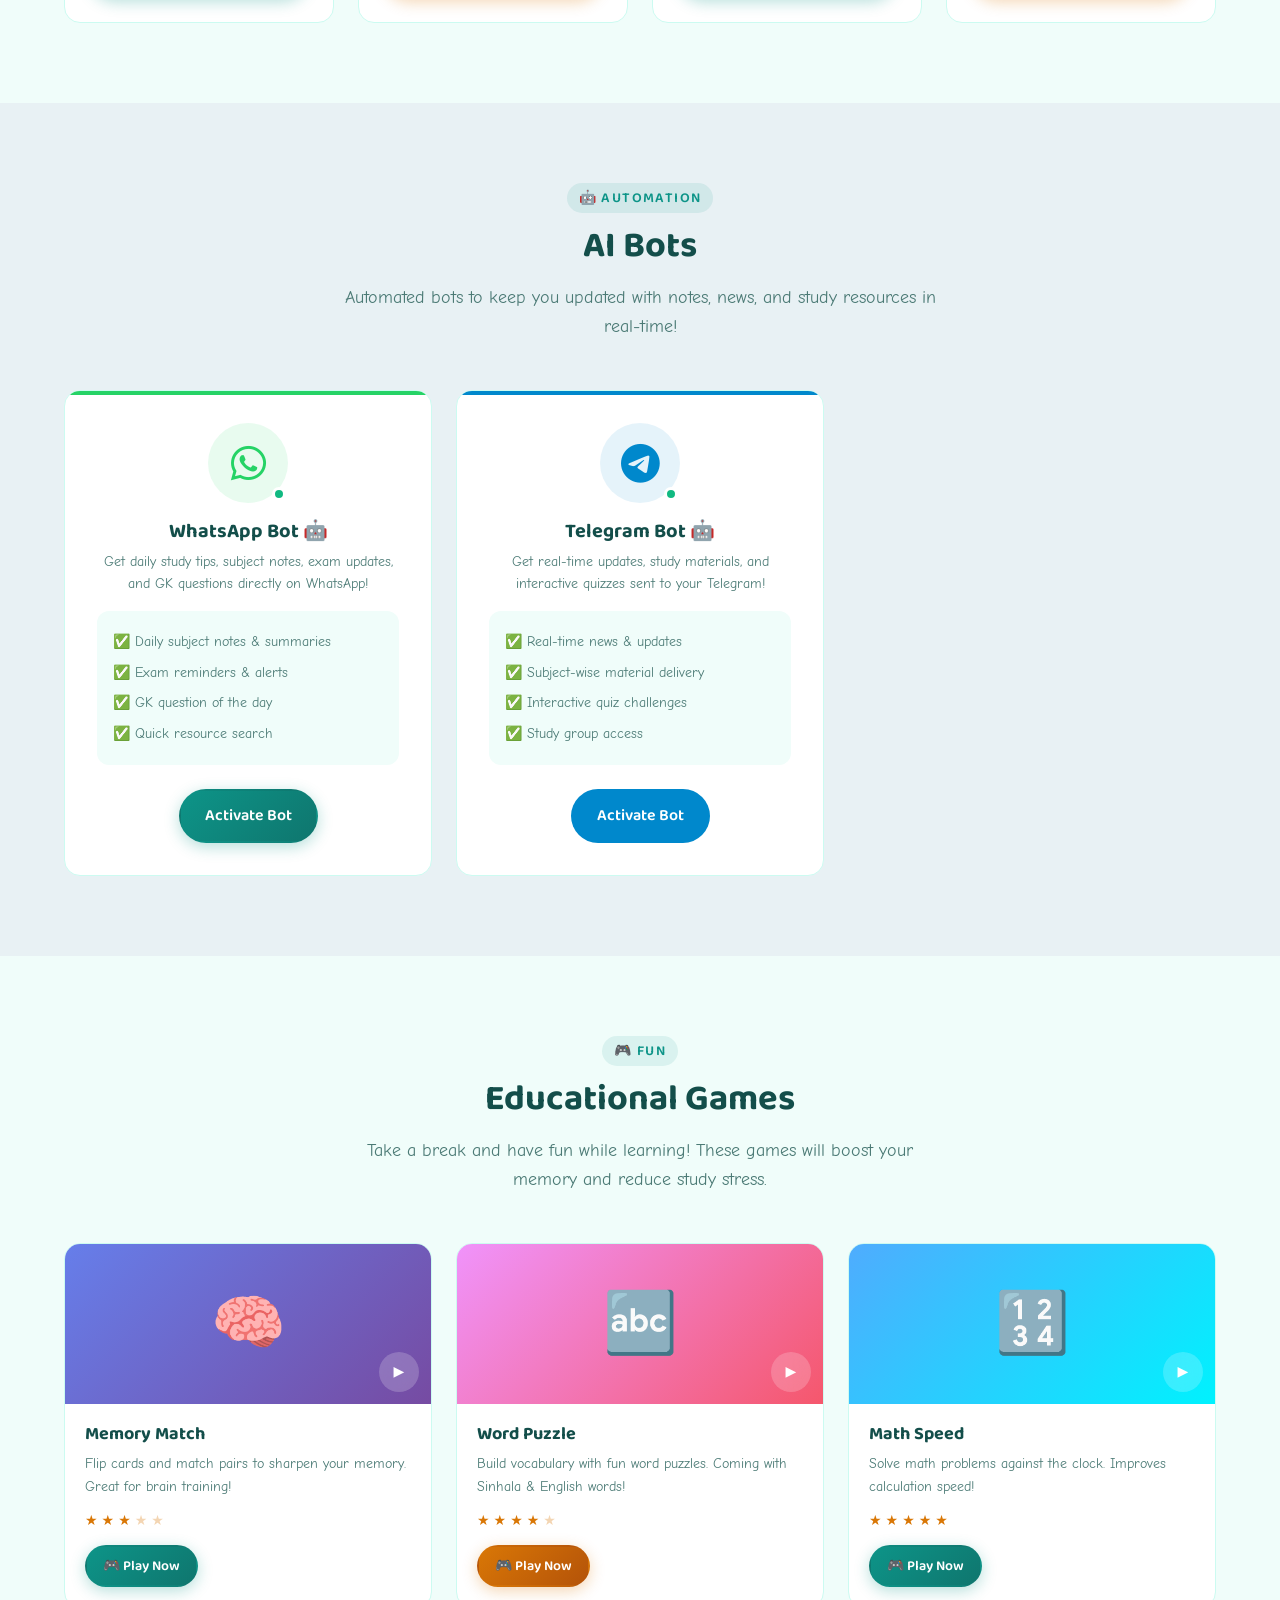
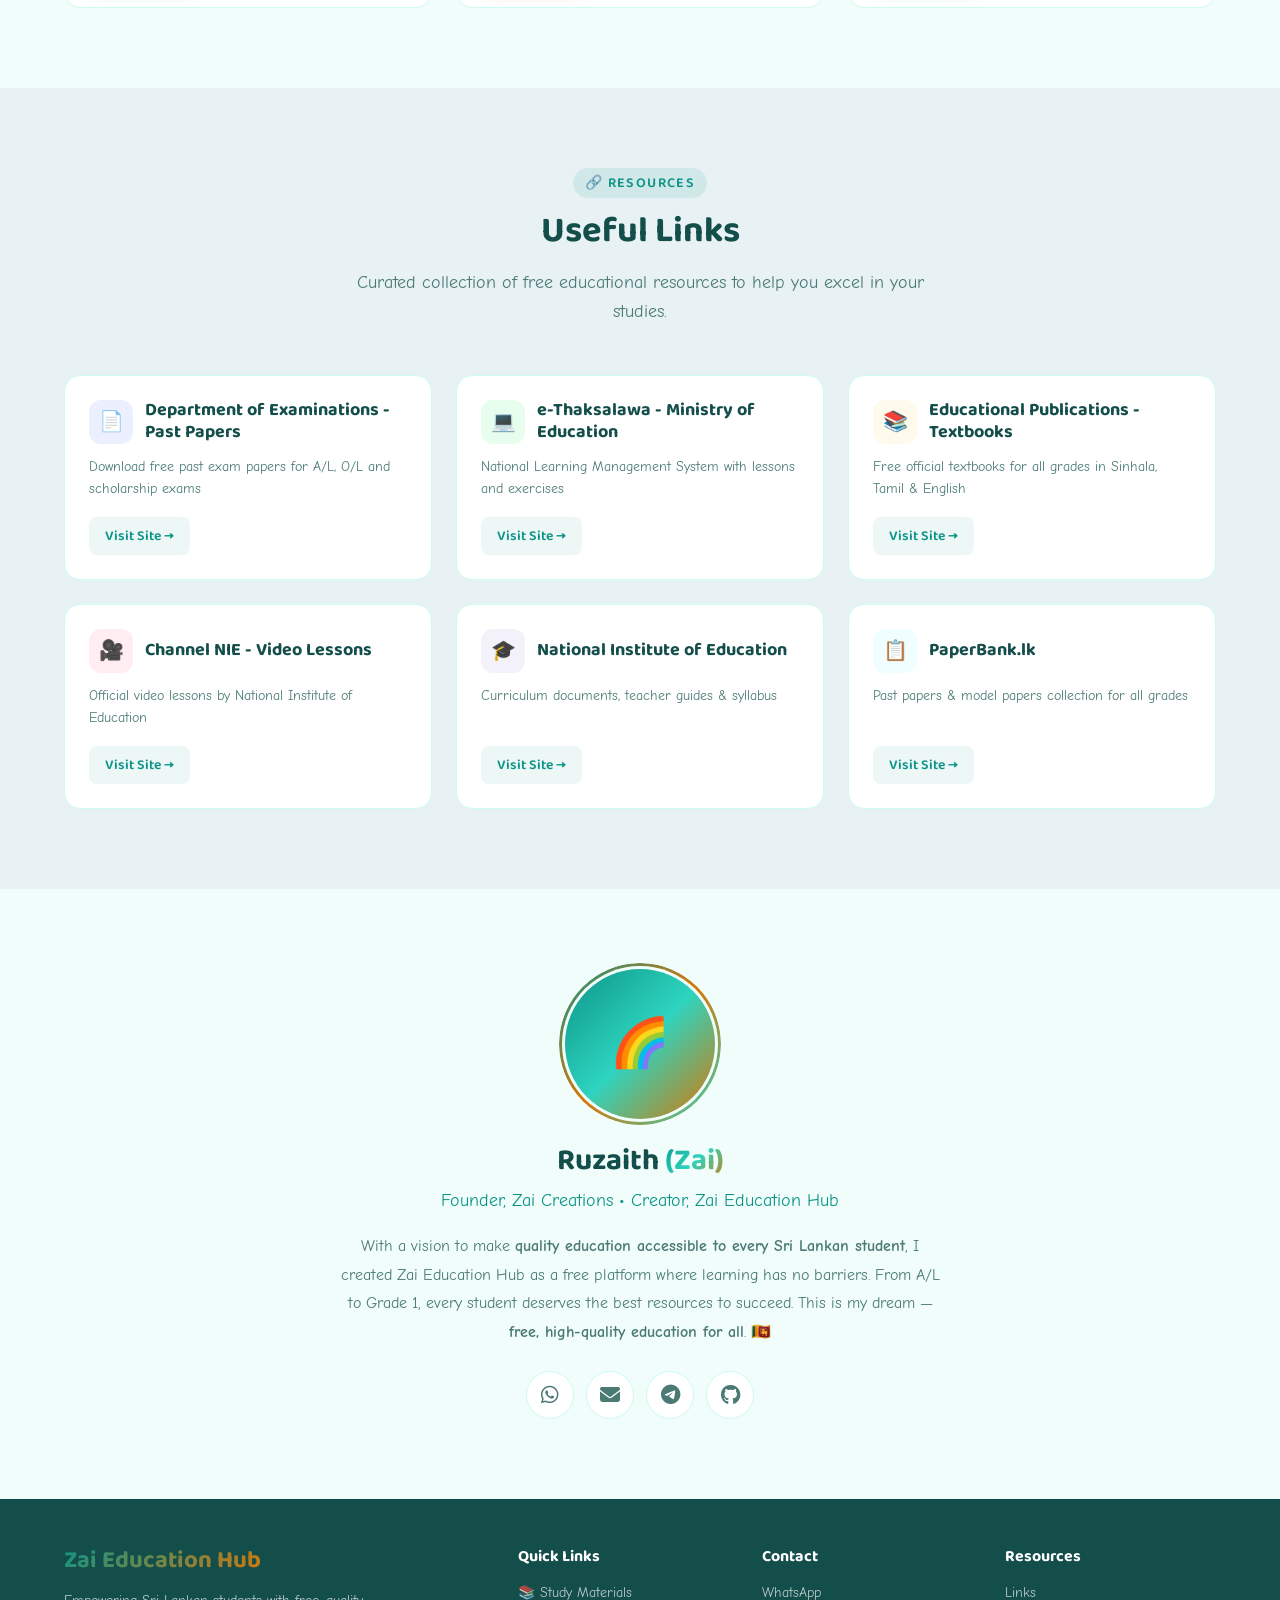
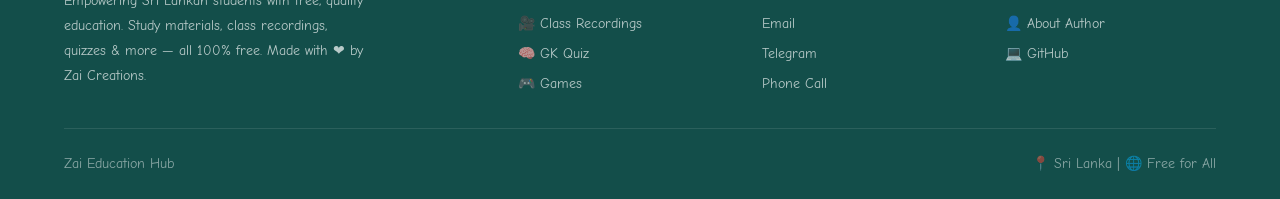
==== commit 891d3bf3: "Complete content system: repo structure, YouTube, sources, mediums, all grades" ====
--- a/index.html
+++ b/index.html
@@ -15,7 +15,7 @@
     <meta property="og:url" content="https://zaieduhub.github.io/">
     <meta property="og:image" content="https://zaieduhub.github.io/assets/og-image.png">
     
-    <title>Zai Education Hub - Free Education for Sri Lanka 🇱🇰</title>
+    <title data-i18n="page.title">Zai Education Hub - Free Education for Sri Lanka 🇱🇰</title>
     
     <!-- Google Fonts -->
     <link rel="preconnect" href="https://fonts.googleapis.com">
@@ -262,114 +262,20 @@
             </p>
         </div>
 
-        <div class="recordings-grid">
-            <div class="recording-card stagger-item">
-                <div class="recording-thumbnail" style="background: linear-gradient(135deg, #667eea, #764ba2);">
-                    <div class="recording-play-btn-pulse"></div>
-                    <button class="recording-play-btn" onclick="showToast('🎥 Recording player coming soon!', 'info')">
-                        ▶
-                    </button>
-                </div>
-                <div class="recording-info">
-                    <h3>Combined Maths - Calculus</h3>
-                    <p>Comprehensive lesson on differentiation and integration techniques for A/L students.</p>
-                    <div class="recording-meta">
-                        <span>📅 Dec 2024</span>
-                        <span>⏱ 45 min</span>
-                        <span>👨‍🏫 Mr. Perera</span>
-                    </div>
-                </div>
-            </div>
-
-            <div class="recording-card stagger-item">
-                <div class="recording-thumbnail" style="background: linear-gradient(135deg, #f093fb, #f5576c);">
-                    <div class="recording-play-btn-pulse"></div>
-                    <button class="recording-play-btn" onclick="showToast('🎥 Recording player coming soon!', 'info')">
-                        ▶
-                    </button>
-                </div>
-                <div class="recording-info">
-                    <h3>Physics - Mechanics</h3>
-                    <p>Easy-to-understand explanation of Newton's laws, forces, and motion for A/L students.</p>
-                    <div class="recording-meta">
-                        <span>📅 Nov 2024</span>
-                        <span>⏱ 50 min</span>
-                        <span>👩‍🏫 Mrs. Silva</span>
-                    </div>
-                </div>
-            </div>
-
-            <div class="recording-card stagger-item">
-                <div class="recording-thumbnail" style="background: linear-gradient(135deg, #4facfe, #00f2fe);">
-                    <div class="recording-play-btn-pulse"></div>
-                    <button class="recording-play-btn" onclick="showToast('🎥 Recording player coming soon!', 'info')">
-                        ▶
-                    </button>
-                </div>
-                <div class="recording-info">
-                    <h3>Chemistry - Organic Reactions</h3>
-                    <p>Master organic chemistry with step-by-step reaction mechanisms and practice problems.</p>
-                    <div class="recording-meta">
-                        <span>📅 Oct 2024</span>
-                        <span>⏱ 55 min</span>
-                        <span>👨‍🔬 Mr. Jayawardena</span>
-                    </div>
-                </div>
-            </div>
-
-            <div class="recording-card stagger-item">
-                <div class="recording-thumbnail" style="background: linear-gradient(135deg, #43e97b, #38f9d7);">
-                    <div class="recording-play-btn-pulse"></div>
-                    <button class="recording-play-btn" onclick="showToast('🎥 Recording player coming soon!', 'info')">
-                        ▶
-                    </button>
-                </div>
-                <div class="recording-info">
-                    <h3>Biology - Human Anatomy</h3>
-                    <p>Explore the human body systems with detailed diagrams and clear explanations for A/L.</p>
-                    <div class="recording-meta">
-                        <span>📅 Sep 2024</span>
-                        <span>⏱ 40 min</span>
-                        <span>👩‍🔬 Dr. Fernando</span>
-                    </div>
-                </div>
-            </div>
-
-            <div class="recording-card stagger-item">
-                <div class="recording-thumbnail" style="background: linear-gradient(135deg, #fa709a, #fee140);">
-                    <div class="recording-play-btn-pulse"></div>
-                    <button class="recording-play-btn" onclick="showToast('🎥 Recording player coming soon!', 'info')">
-                        ▶
-                    </button>
-                </div>
-                <div class="recording-info">
-                    <h3>ICT - Web Development</h3>
-                    <p>Learn HTML, CSS & JavaScript from scratch. Build your first website in this session.</p>
-                    <div class="recording-meta">
-                        <span>📅 Aug 2024</span>
-                        <span>⏱ 60 min</span>
-                        <span>👨‍💻 Mr. Kamal</span>
-                    </div>
-                </div>
-            </div>
-
-            <div class="recording-card stagger-item">
-                <div class="recording-thumbnail" style="background: linear-gradient(135deg, #a18cd1, #fbc2eb);">
-                    <div class="recording-play-btn-pulse"></div>
-                    <button class="recording-play-btn" onclick="showToast('🎥 Recording player coming soon!', 'info')">
-                        ▶
-                    </button>
-                </div>
-                <div class="recording-info">
-                    <h3>English Literature - Poetry</h3>
-                    <p>Deep dive into classic English poetry with analysis and exam tips for O/L students.</p>
-                    <div class="recording-meta">
-                        <span>📅 Jul 2024</span>
-                        <span>⏱ 35 min</span>
-                        <span>👩‍🏫 Ms. Gunasekara</span>
-                    </div>
-                </div>
-            </div>
+        <!-- Medium Filter for Recordings -->
+        <div class="medium-tabs recordings-medium-tabs animate-on-scroll">
+            <button class="medium-tab active" data-recording-medium="si">🇱🇰 සිංහල</button>
+            <button class="medium-tab" data-recording-medium="ta">🇱🇰 தமிழ்</button>
+            <button class="medium-tab" data-recording-medium="en">🇬🇧 English</button>
+        </div>
+        
+        <div class="recordings-grid" id="recordingsGrid">
+            <!-- Dynamically loaded from content/youtube/channel-nie.js -->
+        </div>
+        
+        <!-- Source Attribution Badge -->
+        <div class="recording-attribution animate-on-scroll">
+            <p>📺 <strong>Source:</strong> <a href="https://www.youtube.com/@ChannelNIE" target="_blank">Channel NIE</a> — National Institute of Education, Sri Lanka. Official curriculum-based video lessons.</p>
         </div>
     </div>
 </section>
@@ -842,6 +748,8 @@
      ============================================ -->
 <script src="js/translations.js"></script>
 <script src="js/data.js"></script>
+<script src="content/youtube/channel-nie.js"></script>
+<script src="content/content-index.js"></script>
 <script src="js/main.js"></script>
 
 <!-- GitHub OAuth & Site Info (admin use) -->
--- a/css/style.css
+++ b/css/style.css
@@ -2289,6 +2289,82 @@
   color: white;
 }
 
+/* ----- Recording Section Attribution ----- */
+.recordings-medium-tabs {
+  margin-bottom: var(--space-6);
+}
+
+.recording-attribution {
+  text-align: center;
+  margin-top: var(--space-8);
+  padding: var(--space-4);
+  background: rgba(13, 148, 136, 0.05);
+  border-radius: var(--radius-lg);
+  border: 1px solid var(--color-border-light);
+}
+
+.recording-attribution p {
+  font-size: var(--text-sm);
+  color: var(--color-foreground-secondary);
+}
+
+.recording-attribution a {
+  color: var(--color-primary);
+  font-weight: 600;
+}
+
+.recording-attribution a:hover {
+  text-decoration: underline;
+}
+
+/* Content source badge */
+.content-source-badge {
+  display: inline-flex;
+  align-items: center;
+  gap: var(--space-2);
+  padding: var(--space-1) var(--space-3);
+  font-size: var(--text-xs);
+  color: var(--color-muted);
+  background: var(--color-bg);
+  border-radius: var(--radius-full);
+  margin-top: var(--space-2);
+}
+
+.content-source-badge a {
+  color: var(--color-primary);
+  text-decoration: underline;
+}
+
+/* Grade level badge */
+.grade-level-badge {
+  display: inline-block;
+  padding: var(--space-1) var(--space-3);
+  font-family: var(--font-heading);
+  font-size: var(--text-xs);
+  font-weight: 600;
+  background: rgba(13, 148, 136, 0.1);
+  color: var(--color-primary);
+  border-radius: var(--radius-full);
+}
+
+/* Medium badge on subject cards */
+.medium-badge {
+  display: inline-flex;
+  align-items: center;
+  gap: 2px;
+  padding: 2px 6px;
+  font-size: 10px;
+  font-weight: 600;
+  border-radius: 4px;
+  background: var(--color-bg);
+  color: var(--color-foreground-secondary);
+  border: 1px solid var(--color-border-light);
+}
+
+.medium-badge.si { background: rgba(13, 148, 136, 0.1); color: #0D9488; border-color: rgba(13, 148, 136, 0.2); }
+.medium-badge.ta { background: rgba(217, 119, 6, 0.1); color: #D97706; border-color: rgba(217, 119, 6, 0.2); }
+.medium-badge.en { background: rgba(59, 130, 246, 0.1); color: #3B82F6; border-color: rgba(59, 130, 246, 0.2); }
+
 /* ----- Back to Top ----- */
 .back-to-top {
   position: fixed;
